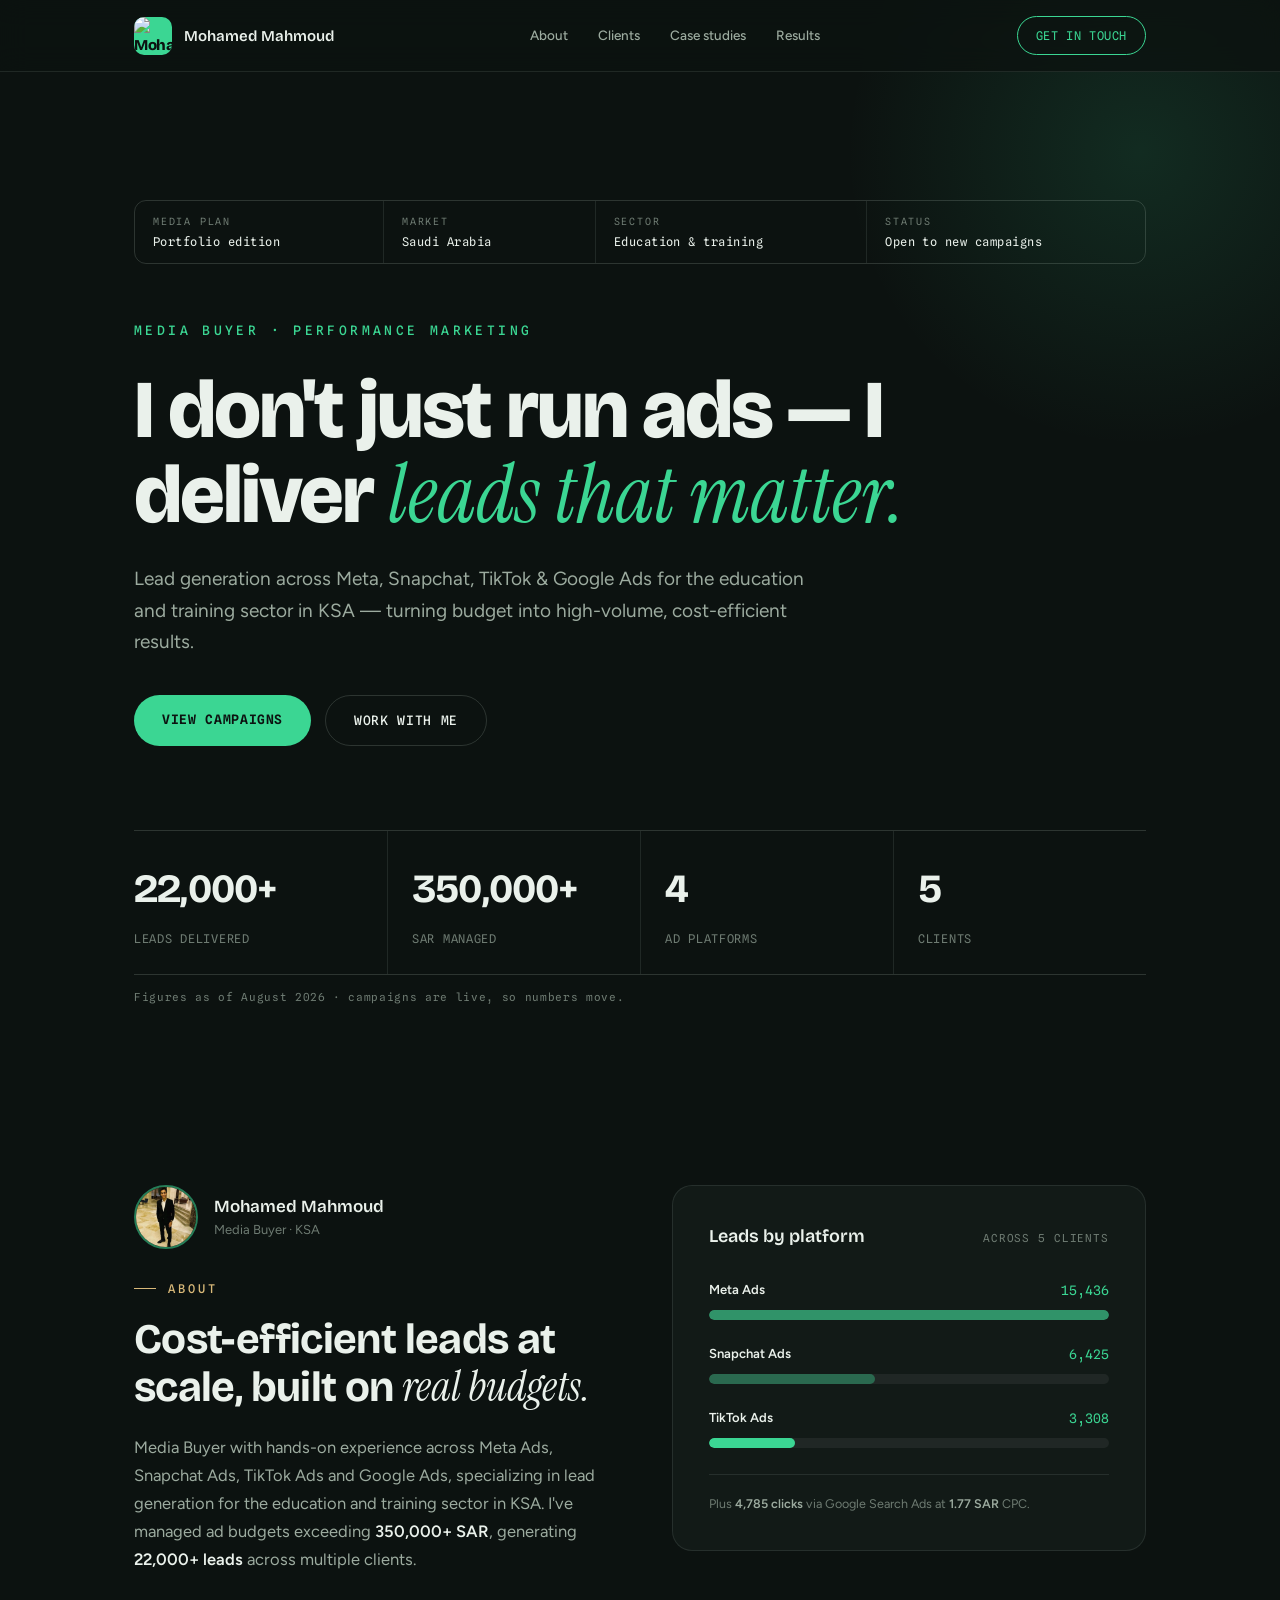
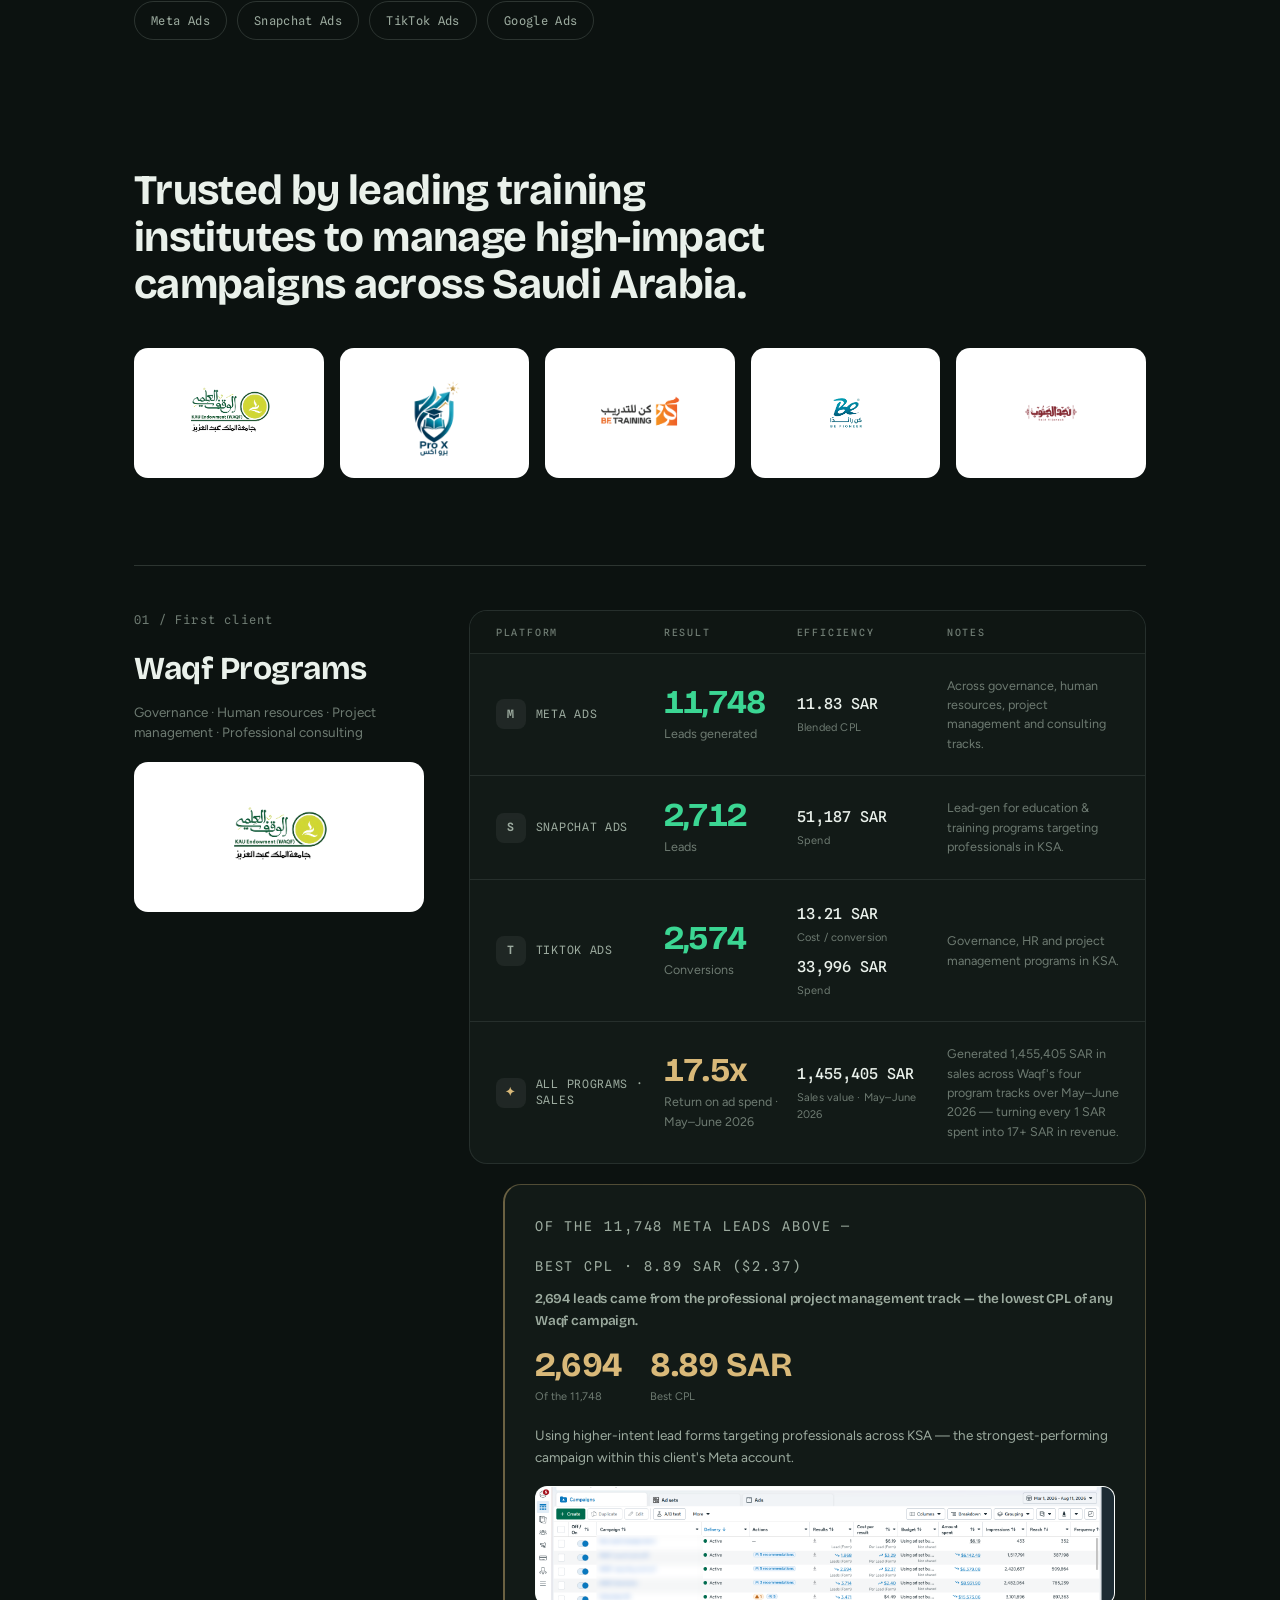
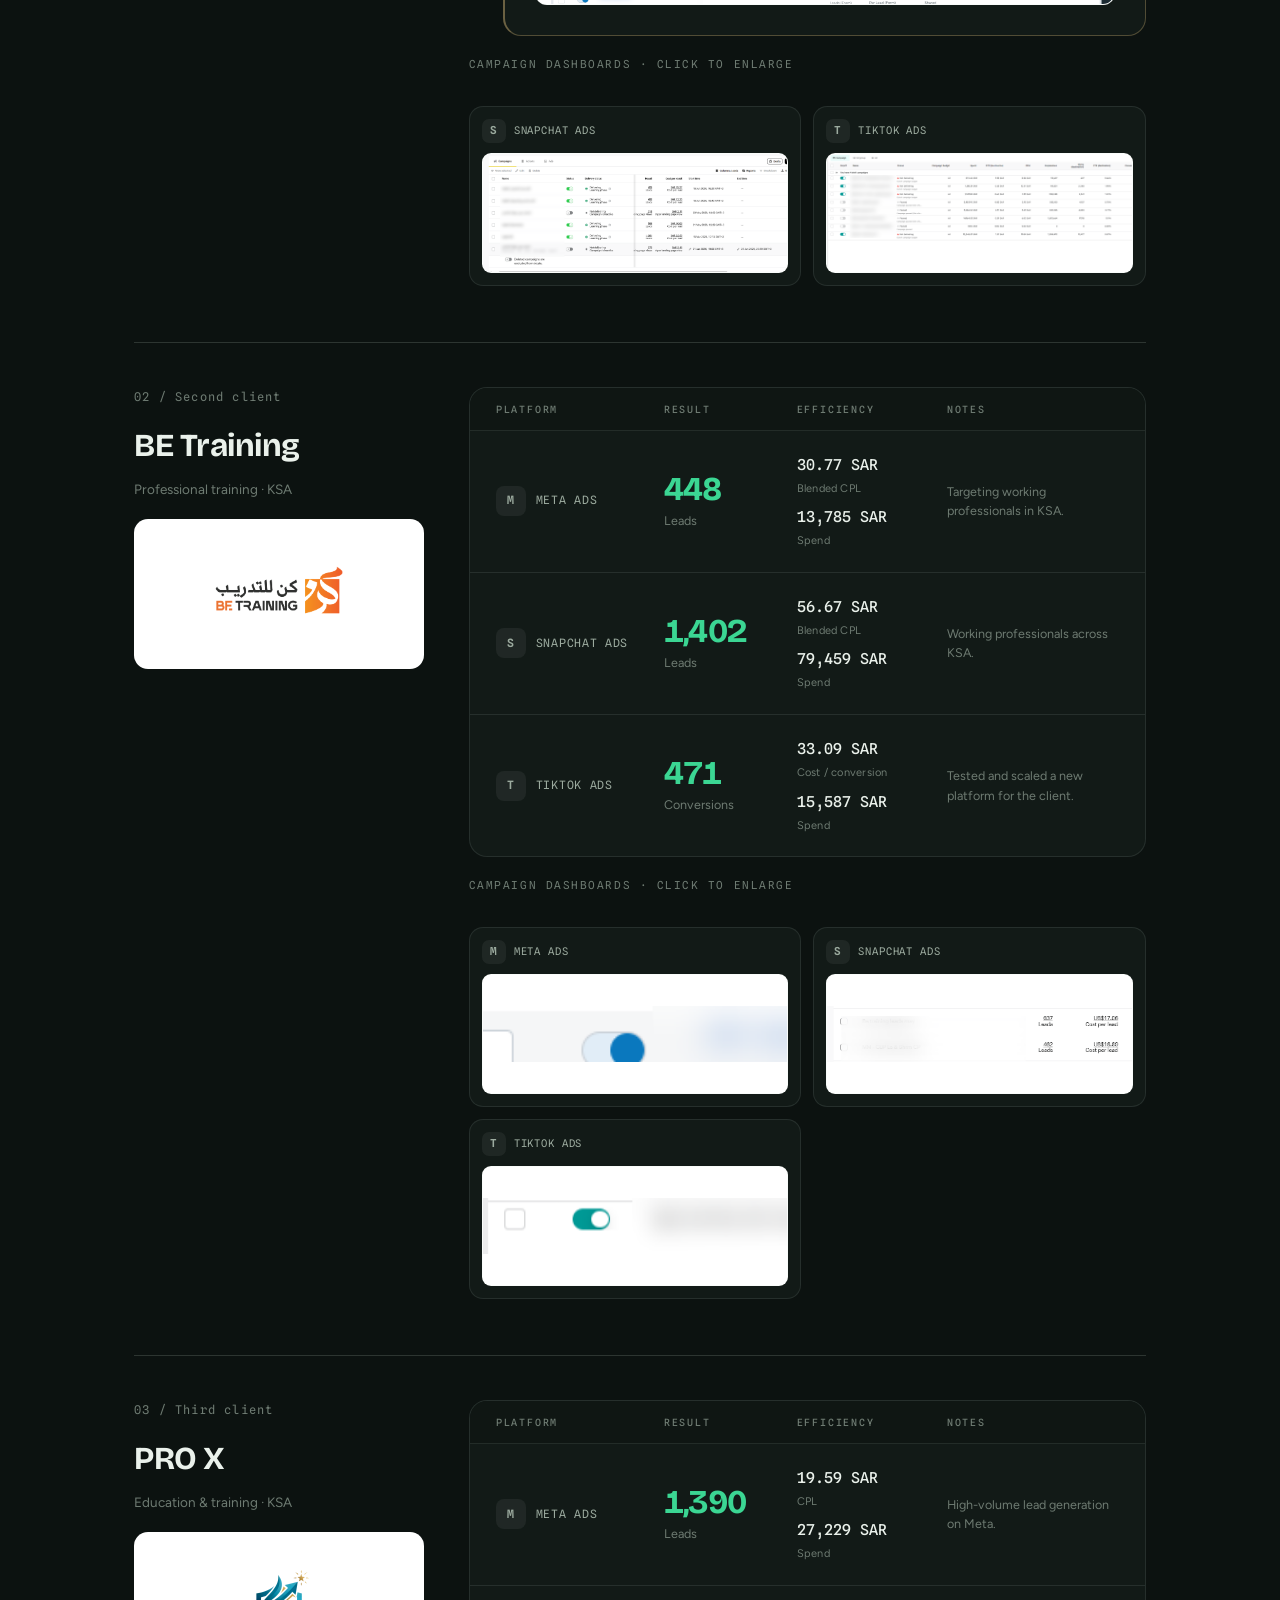
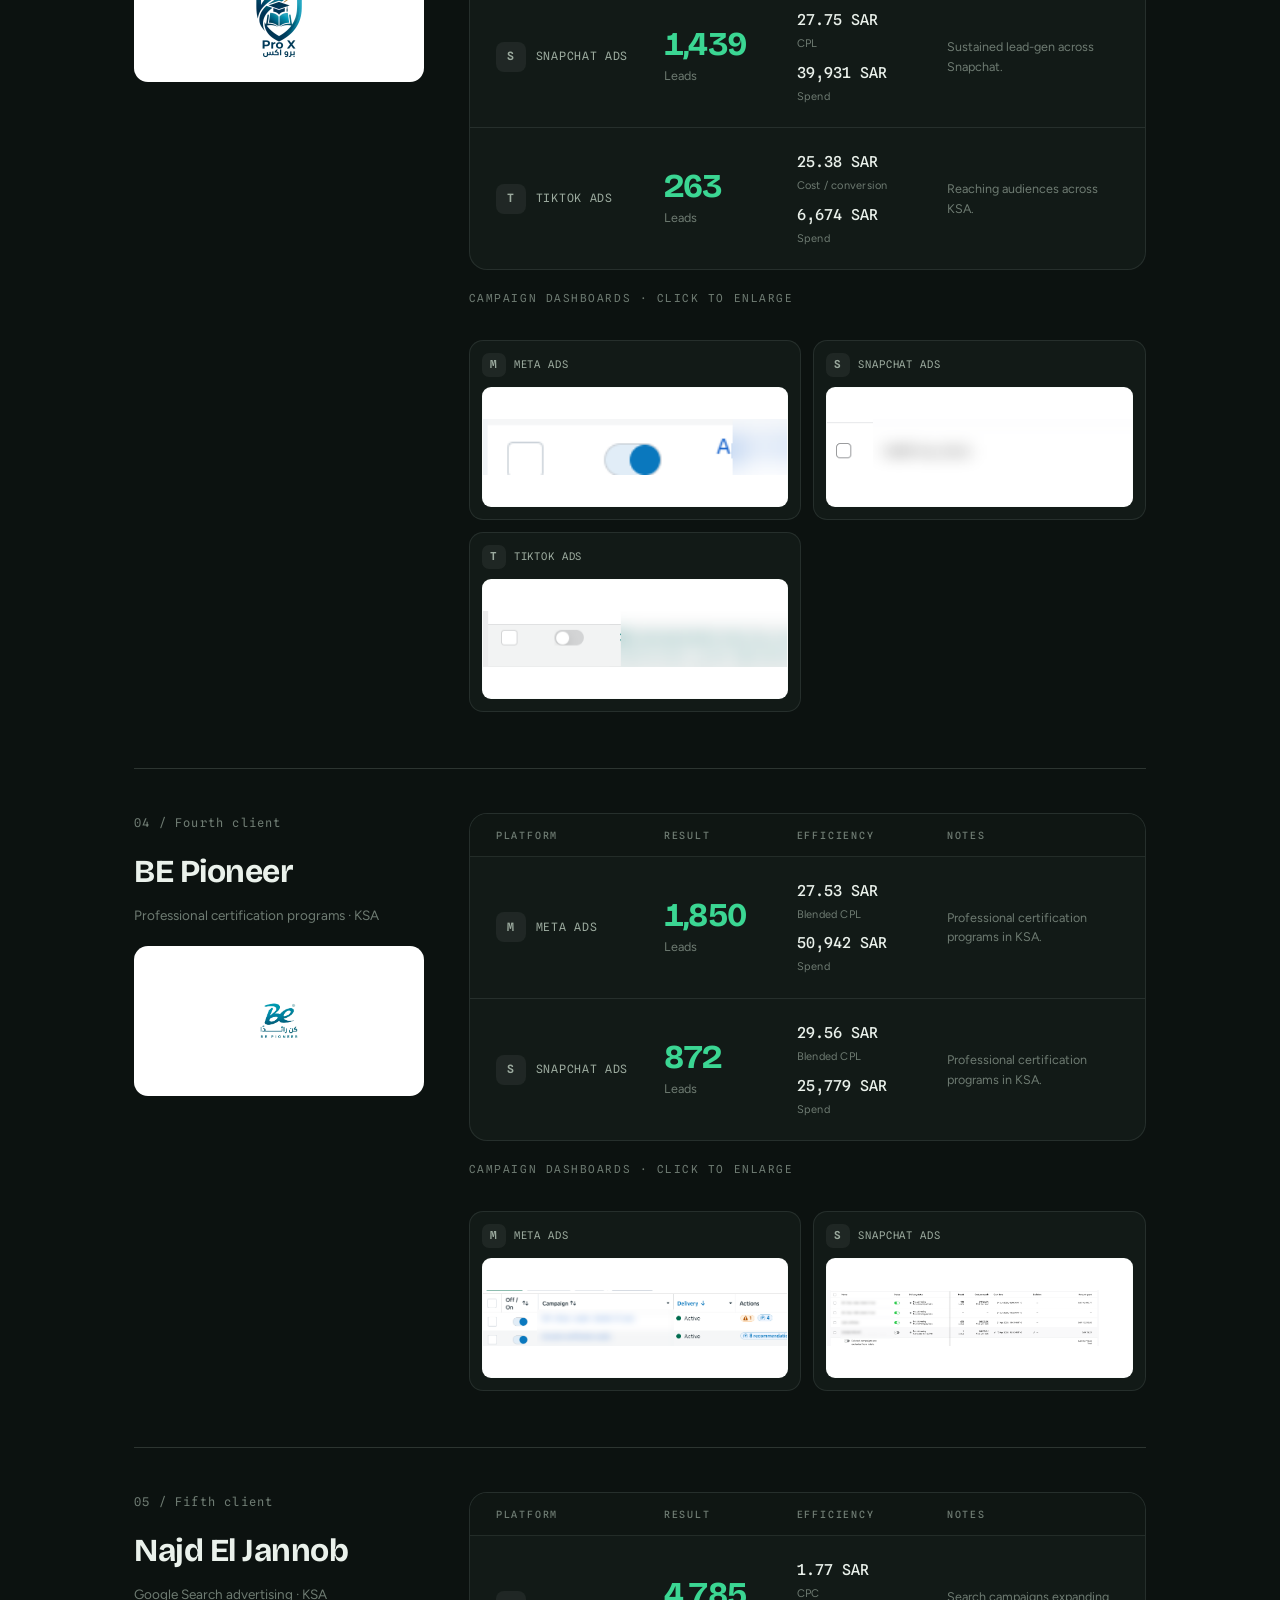
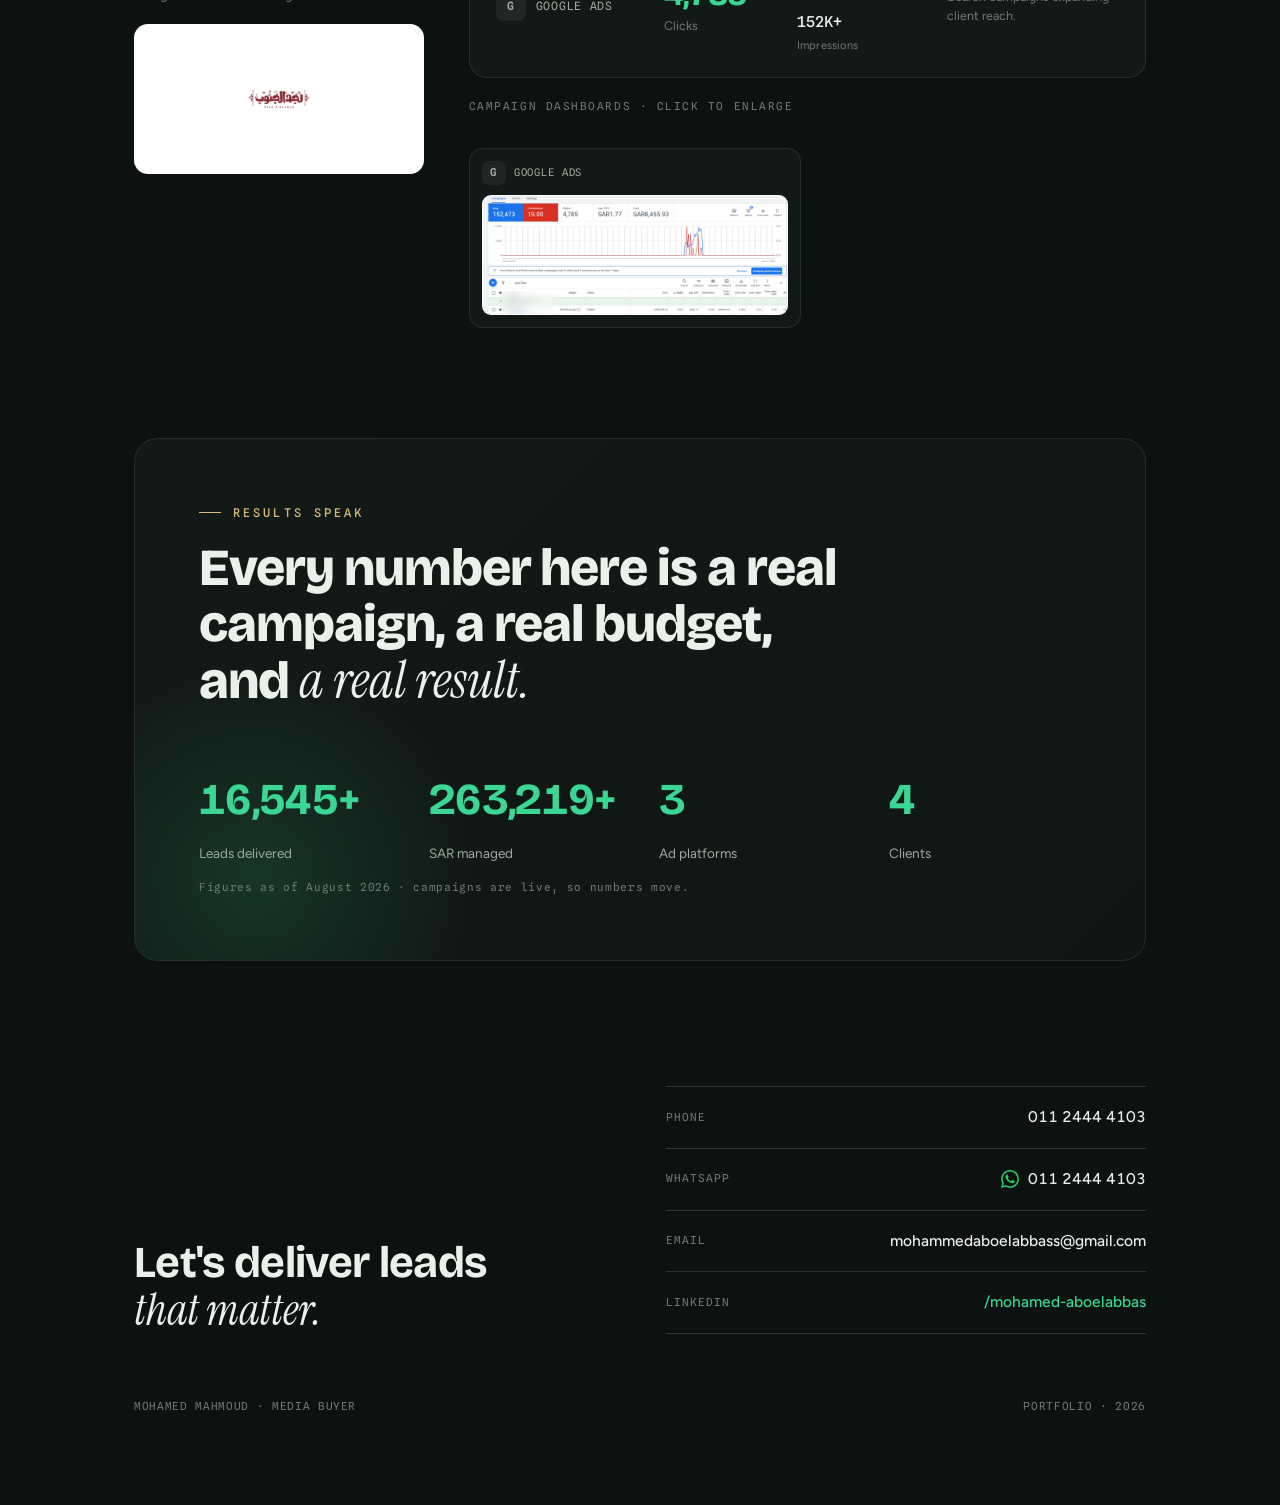
==== index.html @ 05074708 "Add files via upload" ====
<!DOCTYPE html>
<html lang="en">
<head>
  <meta charset="utf-8">
  <meta name="viewport" content="width=device-width, initial-scale=1">

  <!-- ══════════ SEO — edit title & description here ══════════ -->
  <title>Mohamed Mahmoud — Media Buyer · Performance Marketing, KSA</title>
  <meta name="description" content="Media buyer specializing in lead generation for the education and training sector in KSA. 22,000+ leads across Meta, Snapchat, TikTok & Google Ads, with 17.5x ROAS on tracked sales (May–June 2026).">
  <link rel="canonical" href="https://mohammedaboelabbass-web.github.io/Mohamed-mahmoud-portfolio/">

  <!-- Social sharing preview (WhatsApp / LinkedIn) -->
  <meta property="og:type" content="website">
  <meta property="og:title" content="Mohamed Mahmoud — Media Buyer">
  <meta property="og:description" content="I don't just run ads — I deliver leads that matter. 22,000+ leads · 350,000+ SAR managed · 4 platforms · 5 clients.">
  <meta property="og:image" content="https://mohammedaboelabbass-web.github.io/Mohamed-mahmoud-portfolio/img/profile.png">
  <meta property="og:url" content="https://mohammedaboelabbass-web.github.io/Mohamed-mahmoud-portfolio/">

  <link rel="icon" href="data:image/svg+xml,%3Csvg xmlns='http://www.w3.org/2000/svg' viewBox='0 0 100 100'%3E%3Crect width='100' height='100' rx='22' fill='%233bd693'/%3E%3Ctext x='50' y='63' font-family='Arial,sans-serif' font-size='38' font-weight='800' fill='%230c1210' text-anchor='middle'%3EMM%3C/text%3E%3C/svg%3E">

  <!-- Fonts -->
  <link rel="preconnect" href="https://fonts.googleapis.com">
  <link rel="preconnect" href="https://fonts.gstatic.com" crossorigin>
  <link href="https://fonts.googleapis.com/css2?family=Bricolage+Grotesque:wght@600;700;800&family=Figtree:wght@400;500;600&family=Instrument+Serif:ital@1&family=Spline+Sans+Mono:wght@400;500;600&display=swap" rel="stylesheet">

  <link rel="stylesheet" href="css/style.css">
  <link rel="stylesheet" href="css/animations.css">
</head>
<body class="animated">

<!-- ════════════════════════════════════════════════════════════════
     NAVIGATION
     ════════════════════════════════════════════════════════════════ -->
<header class="nav">
  <div class="wrap nav-inner">
    <a class="brand" href="#top">
      <img class="brand-mark" src="img/profile-avatar.png" alt="Mohamed Mahmoud" width="38" height="38">
      <span class="brand-name">Mohamed Mahmoud</span>
    </a>
    <nav class="nav-links" aria-label="Sections">
      <a href="#about">About</a>
      <a href="#clients">Clients</a>
      <a href="#work">Case studies</a>
      <a href="#results">Results</a>
    </nav>
    <a class="nav-cta" href="#contact">Get in touch</a>
  </div>
</header>

<main id="top">

  <!-- ══════════════════════════════════════════════════════════════
       HERO — headline, intro & the four headline stats
       ══════════════════════════════════════════════════════════════ -->
  <section class="hero">
    <div class="wrap">
      <!-- Report-reference strip — the "media plan" header -->
      <div class="report-strip" aria-label="Profile summary">
        <span><b>Media plan</b>Portfolio edition</span>
        <span><b>Market</b>Saudi Arabia</span>
        <span><b>Sector</b>Education &amp; training</span>
        <span><b>Status</b>Open to new campaigns</span>
      </div>
      <p class="hero-eyebrow">Media Buyer · Performance Marketing</p>
      <h1>I don't just run ads — I deliver <em>leads that matter.</em></h1>
      <p class="hero-lede">Lead generation across Meta, Snapchat, TikTok &amp; Google Ads for the education and training sector in KSA — turning budget into high-volume, cost-efficient results.</p>

      <div class="cta-row">
        <a class="btn btn-solid" href="#work">View campaigns</a>
        <a class="btn btn-ghost" href="#contact">Work with me</a>
      </div>

      <!-- The four headline numbers -->
      <dl class="statline">
        <div><dd class="num" data-count>22,000+</dd><dt>Leads delivered</dt></div>
        <div><dd class="num" data-count>350,000+</dd><dt>SAR managed</dt></div>
        <div><dd class="num" data-count>4</dd><dt>Ad platforms</dt></div>
        <div><dd class="num" data-count>5</dd><dt>Clients</dt></div>
      </dl>
      <p class="as-of">Figures as of August 2026 · campaigns are live, so numbers move.</p>
    </div>
  </section>

  <!-- ══════════════════════════════════════════════════════════════
       ABOUT + LEADS-BY-PLATFORM CHART
       ══════════════════════════════════════════════════════════════ -->
  <section class="about" id="about">
    <div class="wrap about-grid">

      <div data-reveal>
        <div class="persona">
          <img src="img/profile.png" alt="Mohamed Mahmoud" width="64" height="64">
          <div>
            <div class="persona-name">Mohamed Mahmoud</div>
            <div class="persona-role">Media Buyer · KSA</div>
          </div>
        </div>
        <p class="eyebrow">About</p>
        <h2 class="section-title">Cost-efficient leads at scale, built on <em>real budgets.</em></h2>
        <p class="about-copy">Media Buyer with hands-on experience across Meta Ads, Snapchat Ads, TikTok Ads and Google Ads, specializing in lead generation for the education and training sector in KSA. I've managed ad budgets exceeding <strong>350,000+ SAR</strong>, generating <strong>22,000+ leads</strong> across multiple clients.</p>
        <!-- TODO — best-CPL claim removed Aug 2026: the previous "3.86 SAR ($1.03) best CPL"
             could not be verified against any Ads Manager screenshot. Re-add here only
             once a screenshot backs it, e.g.: with CPL as low as <strong class="hot">X.XX SAR</strong>. -->
        <div class="platform-tags">
          <span>Meta Ads</span>
          <span>Snapchat Ads</span>
          <span>TikTok Ads</span>
          <span>Google Ads</span>
        </div>
      </div>

      <div class="chart-panel" data-reveal>
        <div class="chart-head">
          <h3>Leads by platform</h3>
          <span>Across 5 clients</span>
        </div>
        <!-- Bar widths = leads ÷ 15,436 (the largest value) -->
        <div class="bar-row">
          <div class="bar-label"><b>Meta Ads</b><span class="num">15,436</span></div>
          <div class="bar-track"><div class="bar-fill" style="width:100%"></div></div>
        </div>
        <div class="bar-row">
          <div class="bar-label"><b>Snapchat Ads</b><span class="num">6,425</span></div>
          <div class="bar-track"><div class="bar-fill" style="width:41.6%"></div></div>
        </div>
        <div class="bar-row">
          <div class="bar-label"><b>TikTok Ads</b><span class="num">3,308</span></div>
          <div class="bar-track"><div class="bar-fill" style="width:21.4%"></div></div>
        </div>
        <p class="chart-foot">Plus <strong>4,785 clicks</strong> via Google Search Ads at <strong>1.77 SAR</strong> CPC.</p>
      </div>

    </div>
  </section>

  <!-- ══════════════════════════════════════════════════════════════
       CLIENTS — logo wall
       ══════════════════════════════════════════════════════════════ -->
  <section class="clients" id="clients">
    <div class="wrap">
      <p class="eyebrow" data-reveal>Clients I've worked with</p>
      <h2 class="section-title" data-reveal>Trusted by leading training institutes to manage high-impact campaigns across Saudi Arabia.</h2>
      <div class="logo-grid" data-reveal>
        <a class="logo-chip" href="https://lms.waqf.org.sa/" target="_blank" rel="noopener" title="Waqf — KAU Endowment"><img src="img/logo-waqf.png" alt="Waqf — KAU Endowment logo" loading="lazy"></a>
        <a class="logo-chip" href="https://www.ub.edu.sa/ar/Pages/default.aspx" target="_blank" rel="noopener" title="Pro X"><img src="img/logo-prox.png" alt="Pro X logo" loading="lazy"></a>
        <a class="logo-chip" href="https://betraining.com.sa/en" target="_blank" rel="noopener" title="BE Training"><img src="img/logo-betraining.png" alt="BE Training logo" loading="lazy"></a>
        <a class="logo-chip" href="https://oc.edu.sa/ar" target="_blank" rel="noopener" title="BE Pioneer"><img src="img/logo-bepioneer.png" alt="BE Pioneer logo" loading="lazy"></a>
        <span class="logo-chip" title="Najd El Jannob"><img src="img/logo-najd.png" alt="Najd El Jannob logo" loading="lazy"></span>
      </div>
    </div>
  </section>

  <!-- ══════════════════════════════════════════════════════════════
       CASE STUDIES — one <article class="case"> per client.
       To add a client: copy a whole article block and edit the text.
       ══════════════════════════════════════════════════════════════ -->
  <div class="wrap work" id="work">

    <!-- ─────────── CLIENT 01 · WAQF PROGRAMS ─────────── -->
    <article class="case" data-reveal>
      <div>
        <p class="case-no">01 / First client</p>
        <h3>Waqf Programs</h3>
        <p class="case-sector">Governance · Human resources · Project management · Professional consulting</p>
        <a class="case-logo" href="https://lms.waqf.org.sa/" target="_blank" rel="noopener" title="Waqf Programs"><img src="img/logo-waqf.png" alt="Waqf Programs logo" loading="lazy"></a>
      </div>
      <div class="case-body">

        <div class="ledger">
          <div class="ledger-head" aria-hidden="true">
            <span>Platform</span><span>Result</span><span>Efficiency</span><span>Notes</span>
          </div>
          <div class="ledger-row">
            <div class="ledger-platform"><span class="ledger-badge">M</span><span>Meta Ads</span></div>
            <div class="ledger-result"><div class="num">11,748</div><small>Leads generated</small></div>
            <div class="ledger-stats"><div><div class="num">11.83 SAR</div><small>Blended CPL</small></div></div>
            <p class="ledger-note">Across governance, human resources, project management and consulting tracks.</p>
          </div>
          <div class="ledger-row">
            <div class="ledger-platform"><span class="ledger-badge">S</span><span>Snapchat Ads</span></div>
            <div class="ledger-result"><div class="num">2,712</div><small>Leads</small></div>
            <div class="ledger-stats"><div><div class="num">51,187 SAR</div><small>Spend</small></div></div>
            <p class="ledger-note">Lead-gen for education &amp; training programs targeting professionals in KSA.</p>
          </div>
          <div class="ledger-row">
            <div class="ledger-platform"><span class="ledger-badge">T</span><span>TikTok Ads</span></div>
            <div class="ledger-result"><div class="num">2,574</div><small>Conversions</small></div>
            <div class="ledger-stats">
              <div><div class="num">13.21 SAR</div><small>Cost / conversion</small></div>
              <div><div class="num">33,996 SAR</div><small>Spend</small></div>
            </div>
            <p class="ledger-note">Governance, HR and project management programs in KSA.</p>
          </div>
          <div class="ledger-row record">
            <div class="ledger-platform"><span class="ledger-badge">✦</span><span>All programs · Sales</span></div>
            <div class="ledger-result"><div class="num">17.5x</div><small>Return on ad spend · May–June 2026</small></div>
            <div class="ledger-stats"><div><div class="num">1,455,405 SAR</div><small>Sales value · May–June 2026</small></div></div>
            <p class="ledger-note">Generated 1,455,405 SAR in sales across Waqf's four program tracks over May–June 2026 — turning every 1 SAR spent into 17+ SAR in revenue.</p>
          </div>
        </div>

        <!-- Featured result — a SUBSET of the Meta 11,748 above, not extra leads -->
        <div class="feature feature-subset">
          <p class="subset-label">Of the 11,748 Meta leads above —</p>
          <div class="feature-head">
            <div>
              <p class="feature-tag">Best CPL · 8.89 SAR ($2.37)</p>
              <p class="feature-title">2,694 leads came from the professional project management track — the lowest CPL of any Waqf campaign.</p>
            </div>
            <div class="feature-nums">
              <div><div class="num">2,694</div><small>Of the 11,748</small></div>
              <div><div class="num">8.89 SAR</div><small>Best CPL</small></div>
            </div>
          </div>
          <p>Using higher-intent lead forms targeting professionals across KSA — the strongest-performing campaign within this client's Meta account.</p>
          <a class="feature-img shot-link" href="img/shot-waqf-meta-breakdown.png"><img src="img/shot-waqf-meta-breakdown.png" alt="Waqf Meta campaign breakdown — leads and cost per result" loading="lazy"></a>
        </div>

        <p class="shots-label">Campaign dashboards · click to enlarge</p>
        <div class="shots">
          <a class="shot shot-link" href="img/shot-waqf-snapchat.png">
            <span class="shot-head"><span class="ledger-badge">S</span><span>Snapchat Ads</span></span>
            <span class="shot-thumb"><img src="img/shot-waqf-snapchat.png" alt="Waqf Snapchat campaign dashboard" loading="lazy"></span>
          </a>
          <a class="shot shot-link" href="img/shot-waqf-tiktok.png">
            <span class="shot-head"><span class="ledger-badge">T</span><span>TikTok Ads</span></span>
            <span class="shot-thumb"><img src="img/shot-waqf-tiktok.png" alt="Waqf TikTok campaign dashboard" loading="lazy"></span>
          </a>
        </div>

      </div>
    </article>

    <!-- ─────────── CLIENT 02 · BE TRAINING ─────────── -->
    <article class="case" data-reveal>
      <div>
        <p class="case-no">02 / Second client</p>
        <h3>BE Training</h3>
        <p class="case-sector">Professional training · KSA</p>
        <a class="case-logo" href="https://betraining.com.sa/en" target="_blank" rel="noopener" title="BE Training"><img src="img/logo-betraining.png" alt="BE Training logo" loading="lazy"></a>
      </div>
      <div class="case-body">

        <div class="ledger">
          <div class="ledger-head" aria-hidden="true">
            <span>Platform</span><span>Result</span><span>Efficiency</span><span>Notes</span>
          </div>
          <div class="ledger-row">
            <div class="ledger-platform"><span class="ledger-badge">M</span><span>Meta Ads</span></div>
            <div class="ledger-result"><div class="num">448</div><small>Leads</small></div>
            <div class="ledger-stats">
              <div><div class="num">30.77 SAR</div><small>Blended CPL</small></div>
              <div><div class="num">13,785 SAR</div><small>Spend</small></div>
            </div>
            <p class="ledger-note">Targeting working professionals in KSA.</p>
          </div>
          <div class="ledger-row">
            <div class="ledger-platform"><span class="ledger-badge">S</span><span>Snapchat Ads</span></div>
            <div class="ledger-result"><div class="num">1,402</div><small>Leads</small></div>
            <div class="ledger-stats">
              <div><div class="num">56.67 SAR</div><small>Blended CPL</small></div>
              <div><div class="num">79,459 SAR</div><small>Spend</small></div>
            </div>
            <p class="ledger-note">Working professionals across KSA.</p>
          </div>
          <div class="ledger-row">
            <div class="ledger-platform"><span class="ledger-badge">T</span><span>TikTok Ads</span></div>
            <div class="ledger-result"><div class="num">471</div><small>Conversions</small></div>
            <div class="ledger-stats">
              <div><div class="num">33.09 SAR</div><small>Cost / conversion</small></div>
              <div><div class="num">15,587 SAR</div><small>Spend</small></div>
            </div>
            <p class="ledger-note">Tested and scaled a new platform for the client.</p>
          </div>
        </div>

        <p class="shots-label">Campaign dashboards · click to enlarge</p>
        <div class="shots">
          <a class="shot shot-link wide" href="img/shot-betraining-meta.png">
            <span class="shot-head"><span class="ledger-badge">M</span><span>Meta Ads</span></span>
            <span class="shot-thumb"><img src="img/shot-betraining-meta.png" alt="BE Training Meta campaign dashboard" loading="lazy"></span>
          </a>
          <a class="shot shot-link wide" href="img/shot-betraining-snapchat.png">
            <span class="shot-head"><span class="ledger-badge">S</span><span>Snapchat Ads</span></span>
            <span class="shot-thumb"><img src="img/shot-betraining-snapchat.png" alt="BE Training Snapchat campaign dashboard" loading="lazy"></span>
          </a>
          <a class="shot shot-link wide" href="img/shot-betraining-tiktok.png">
            <span class="shot-head"><span class="ledger-badge">T</span><span>TikTok Ads</span></span>
            <span class="shot-thumb"><img src="img/shot-betraining-tiktok.png" alt="BE Training TikTok campaign dashboard" loading="lazy"></span>
          </a>
        </div>

      </div>
    </article>

    <!-- ─────────── CLIENT 03 · PRO X ─────────── -->
    <article class="case" data-reveal>
      <div>
        <p class="case-no">03 / Third client</p>
        <h3>PRO X</h3>
        <p class="case-sector">Education &amp; training · KSA</p>
        <a class="case-logo" href="https://www.ub.edu.sa/ar/Pages/default.aspx" target="_blank" rel="noopener" title="PRO X"><img src="img/logo-prox.png" alt="PRO X logo" loading="lazy"></a>
      </div>
      <div class="case-body">

        <div class="ledger">
          <div class="ledger-head" aria-hidden="true">
            <span>Platform</span><span>Result</span><span>Efficiency</span><span>Notes</span>
          </div>
          <div class="ledger-row">
            <div class="ledger-platform"><span class="ledger-badge">M</span><span>Meta Ads</span></div>
            <div class="ledger-result"><div class="num">1,390</div><small>Leads</small></div>
            <div class="ledger-stats">
              <div><div class="num">19.59 SAR</div><small>CPL</small></div>
              <div><div class="num">27,229 SAR</div><small>Spend</small></div>
            </div>
            <p class="ledger-note">High-volume lead generation on Meta.</p>
          </div>
          <div class="ledger-row">
            <div class="ledger-platform"><span class="ledger-badge">S</span><span>Snapchat Ads</span></div>
            <div class="ledger-result"><div class="num">1,439</div><small>Leads</small></div>
            <div class="ledger-stats">
              <div><div class="num">27.75 SAR</div><small>CPL</small></div>
              <div><div class="num">39,931 SAR</div><small>Spend</small></div>
            </div>
            <p class="ledger-note">Sustained lead-gen across Snapchat.</p>
          </div>
          <div class="ledger-row">
            <div class="ledger-platform"><span class="ledger-badge">T</span><span>TikTok Ads</span></div>
            <div class="ledger-result"><div class="num">263</div><small>Leads</small></div>
            <div class="ledger-stats">
              <div><div class="num">25.38 SAR</div><small>Cost / conversion</small></div>
              <div><div class="num">6,674 SAR</div><small>Spend</small></div>
            </div>
            <p class="ledger-note">Reaching audiences across KSA.</p>
          </div>
        </div>

        <p class="shots-label">Campaign dashboards · click to enlarge</p>
        <div class="shots">
          <a class="shot shot-link wide" href="img/shot-prox-meta.png">
            <span class="shot-head"><span class="ledger-badge">M</span><span>Meta Ads</span></span>
            <span class="shot-thumb"><img src="img/shot-prox-meta.png" alt="PRO X Meta campaign dashboard" loading="lazy"></span>
          </a>
          <a class="shot shot-link wide" href="img/shot-prox-snapchat.png">
            <span class="shot-head"><span class="ledger-badge">S</span><span>Snapchat Ads</span></span>
            <span class="shot-thumb"><img src="img/shot-prox-snapchat.png" alt="PRO X Snapchat campaign dashboard" loading="lazy"></span>
          </a>
          <a class="shot shot-link wide" href="img/shot-prox-tiktok.png">
            <span class="shot-head"><span class="ledger-badge">T</span><span>TikTok Ads</span></span>
            <span class="shot-thumb"><img src="img/shot-prox-tiktok.png" alt="PRO X TikTok campaign dashboard" loading="lazy"></span>
          </a>
        </div>

      </div>
    </article>

    <!-- ─────────── CLIENT 04 · BE PIONEER ─────────── -->
    <article class="case" data-reveal>
      <div>
        <p class="case-no">04 / Fourth client</p>
        <h3>BE Pioneer</h3>
        <p class="case-sector">Professional certification programs · KSA</p>
        <a class="case-logo" href="https://oc.edu.sa/ar" target="_blank" rel="noopener" title="BE Pioneer"><img src="img/logo-bepioneer.png" alt="BE Pioneer logo" loading="lazy"></a>
      </div>
      <div class="case-body">

        <div class="ledger">
          <div class="ledger-head" aria-hidden="true">
            <span>Platform</span><span>Result</span><span>Efficiency</span><span>Notes</span>
          </div>
          <div class="ledger-row">
            <div class="ledger-platform"><span class="ledger-badge">M</span><span>Meta Ads</span></div>
            <div class="ledger-result"><div class="num">1,850</div><small>Leads</small></div>
            <div class="ledger-stats">
              <div><div class="num">27.53 SAR</div><small>Blended CPL</small></div>
              <div><div class="num">50,942 SAR</div><small>Spend</small></div>
            </div>
            <p class="ledger-note">Professional certification programs in KSA.</p>
          </div>
          <div class="ledger-row">
            <div class="ledger-platform"><span class="ledger-badge">S</span><span>Snapchat Ads</span></div>
            <div class="ledger-result"><div class="num">872</div><small>Leads</small></div>
            <div class="ledger-stats">
              <div><div class="num">29.56 SAR</div><small>Blended CPL</small></div>
              <div><div class="num">25,779 SAR</div><small>Spend</small></div>
            </div>
            <p class="ledger-note">Professional certification programs in KSA.</p>
          </div>
        </div>

        <p class="shots-label">Campaign dashboards · click to enlarge</p>
        <div class="shots">
          <a class="shot shot-link wide" href="img/shot-bepioneer-meta.png">
            <span class="shot-head"><span class="ledger-badge">M</span><span>Meta Ads</span></span>
            <span class="shot-thumb"><img src="img/shot-bepioneer-meta.png" alt="BE Pioneer Meta campaign dashboard" loading="lazy"></span>
          </a>
          <a class="shot shot-link wide" href="img/shot-bepioneer-snapchat.png">
            <span class="shot-head"><span class="ledger-badge">S</span><span>Snapchat Ads</span></span>
            <span class="shot-thumb"><img src="img/shot-bepioneer-snapchat.png" alt="BE Pioneer Snapchat campaign dashboard" loading="lazy"></span>
          </a>
        </div>
      </div>
    </article>

    <!-- ─────────── CLIENT 05 · NAJD EL JANNOB ─────────── -->
    <article class="case" data-reveal>
      <div>
        <p class="case-no">05 / Fifth client</p>
        <h3>Najd El Jannob</h3>
        <p class="case-sector">Google Search advertising · KSA</p>
        <span class="case-logo" title="Najd El Jannob"><img src="img/logo-najd.png" alt="Najd El Jannob logo" loading="lazy"></span>
      </div>
      <div class="case-body">

        <div class="ledger">
          <div class="ledger-head" aria-hidden="true">
            <span>Platform</span><span>Result</span><span>Efficiency</span><span>Notes</span>
          </div>
          <div class="ledger-row">
            <div class="ledger-platform"><span class="ledger-badge">G</span><span>Google Ads</span></div>
            <div class="ledger-result"><div class="num">4,785</div><small>Clicks</small></div>
            <div class="ledger-stats">
              <div><div class="num">1.77 SAR</div><small>CPC</small></div>
              <div><div class="num">152K+</div><small>Impressions</small></div>
            </div>
            <p class="ledger-note">Search campaigns expanding client reach.</p>
          </div>
        </div>

        <p class="shots-label">Campaign dashboards · click to enlarge</p>
        <div class="shots">
          <a class="shot shot-link" href="img/shot-najd-google.png">
            <span class="shot-head"><span class="ledger-badge">G</span><span>Google Ads</span></span>
            <span class="shot-thumb"><img src="img/shot-najd-google.png" alt="Najd El Jannob Google Ads dashboard" loading="lazy"></span>
          </a>
        </div>

      </div>
    </article>

  </div>

  <!-- ══════════════════════════════════════════════════════════════
       RESULTS BANNER
       ══════════════════════════════════════════════════════════════ -->
  <section class="results" id="results">
    <div class="wrap">
      <div class="results-panel" data-reveal>
        <p class="eyebrow">Results speak</p>
        <h2>Every number here is a real campaign, a real budget, and <em>a real result.</em></h2>
        <div class="big-stats">
          <div><div class="num" data-count>22,000+</div><small>Leads delivered</small></div>
          <div><div class="num" data-count>350,000+</div><small>SAR managed</small></div>
          <div><div class="num" data-count>4</div><small>Ad platforms</small></div>
          <div><div class="num" data-count>5</div><small>Clients</small></div>
        </div>
        <p class="as-of">Figures as of August 2026 · campaigns are live, so numbers move.</p>
      </div>
    </div>
  </section>

  <!-- ══════════════════════════════════════════════════════════════
       CONTACT — edit phone / email / LinkedIn here
       ══════════════════════════════════════════════════════════════ -->
  <footer class="contact" id="contact">
    <div class="wrap">
      <div class="contact-grid">
        <div data-reveal>
          <h2>Let's deliver leads<br><em>that matter.</em></h2>
        </div>
        <div class="contact-rows" data-reveal>
          <a class="contact-row" href="tel:01124444103">
            <span class="k">Phone</span>
            <span class="v num">011 2444 4103</span>
          </a>
          <!-- WhatsApp: number uses international format — 20 = Egypt code.
               If this should be a Saudi number, change to 966XXXXXXXXX -->
          <a class="contact-row" href="https://wa.me/201124444103" target="_blank" rel="noopener">
            <span class="k">WhatsApp</span>
            <span class="v num whatsapp">
              <svg viewBox="0 0 24 24" width="18" height="18" aria-hidden="true"><path fill="#25D366" d="M17.472 14.382c-.297-.149-1.758-.867-2.03-.967-.273-.099-.471-.148-.67.15-.197.297-.767.966-.94 1.164-.173.199-.347.223-.644.075-.297-.15-1.255-.463-2.39-1.475-.883-.788-1.48-1.761-1.653-2.059-.173-.297-.018-.458.13-.606.134-.133.298-.347.446-.52.149-.174.198-.298.298-.497.099-.198.05-.371-.025-.52-.075-.149-.669-1.612-.916-2.207-.242-.579-.487-.5-.669-.51-.173-.008-.371-.01-.57-.01-.198 0-.52.074-.792.372-.272.297-1.04 1.016-1.04 2.479 0 1.462 1.065 2.875 1.213 3.074.149.198 2.096 3.2 5.077 4.487.709.306 1.262.489 1.694.625.712.227 1.36.195 1.871.118.571-.085 1.758-.719 2.006-1.413.248-.694.248-1.289.173-1.413-.074-.124-.272-.198-.57-.347m-5.421 7.403h-.004a9.87 9.87 0 01-5.031-1.378l-.361-.214-3.741.982.998-3.648-.235-.374a9.86 9.86 0 01-1.51-5.26c.001-5.45 4.436-9.884 9.888-9.884 2.64 0 5.122 1.03 6.988 2.898a9.825 9.825 0 012.893 6.994c-.003 5.45-4.437 9.884-9.885 9.884m8.413-18.297A11.815 11.815 0 0012.05 0C5.495 0 .16 5.335.157 11.892c0 2.096.547 4.142 1.588 5.945L.057 24l6.305-1.654a11.882 11.882 0 005.683 1.448h.005c6.554 0 11.89-5.335 11.893-11.893a11.821 11.821 0 00-3.48-8.413Z"/></svg>
              011 2444 4103
            </span>
          </a>
          <a class="contact-row" href="mailto:mohammedaboelabbass@gmail.com">
            <span class="k">Email</span>
            <span class="v">mohammedaboelabbass@gmail.com</span>
          </a>
          <a class="contact-row" href="https://www.linkedin.com/in/mohamed-aboelabbas-8a36a2244" target="_blank" rel="noopener">
            <span class="k">LinkedIn</span>
            <span class="v accent">/mohamed-aboelabbas</span>
          </a>
        </div>
      </div>
      <div class="baseline">
        <span>MOHAMED MAHMOUD · MEDIA BUYER</span>
        <span>PORTFOLIO · 2026</span>
      </div>
    </div>
  </footer>

</main>

<!-- Screenshot lightbox (click any dashboard to enlarge) -->
<div class="lightbox" id="lightbox" role="dialog" aria-label="Enlarged campaign screenshot">
  <img src="" alt="Campaign screenshot enlarged" id="lightbox-img">
  <span class="lightbox-hint">Click anywhere to close ✕</span>
</div>

<script src="js/lightbox.js"></script>
<script src="js/animate.js"></script>
</body>
</html>
---- css/style.css ----
/* ══════════════════════════════════════════════════════════════════
   MOHAMED MAHMOUD — PORTFOLIO STYLESHEET
   ══════════════════════════════════════════════════════════════════
   1. DESIGN TOKENS  ← change colors & fonts here, everything follows
   2. BASE & TYPOGRAPHY
   3. NAVIGATION
   4. HERO
   5. ABOUT + PLATFORM CHART
   6. CLIENT LOGOS
   7. CASE STUDIES (ledger tables)
   8. RESULTS BANNER
   9. CONTACT / FOOTER
   10. LIGHTBOX
   11. RESPONSIVE
   ══════════════════════════════════════════════════════════════════ */


/* ═══ 1. DESIGN TOKENS ═══════════════════════════════════════════ */

:root {
  /* Colors — edit these six values to re-theme the whole site */
  --ink:     #0c1210;   /* page background (deep green-black)      */
  --panel:   #121a17;   /* raised cards / panels                   */
  --panel-2: #0f1613;   /* slightly darker panel                   */
  --text:    #eaf1eb;   /* main text                               */
  --muted:   #9cab9f;   /* secondary text                          */
  --faint:   #6e7b72;   /* tertiary text, small labels             */

  --emerald: #3bd693;   /* brand accent — buttons, key numbers     */
  --gold:    #d9b979;   /* record moments — best CPL, ROAS         */

  --line: rgba(214, 232, 221, 0.10);          /* hairline rules    */
  --line-strong: rgba(214, 232, 221, 0.16);

  /* Fonts */
  --font-display: 'Bricolage Grotesque', sans-serif;  /* headlines */
  --font-accent:  'Instrument Serif', serif;          /* italic emphasis words */
  --font-body:    'Figtree', sans-serif;              /* paragraphs */
  --font-data:    'Spline Sans Mono', monospace;      /* numbers, labels */

  /* Layout */
  --page-max: 1140px;
  --pad-x: clamp(20px, 5vw, 64px);
}


/* ═══ 2. BASE & TYPOGRAPHY ═══════════════════════════════════════ */

* { box-sizing: border-box; margin: 0; padding: 0; }

html { scroll-behavior: smooth; }

body {
  background: var(--ink);
  color: var(--text);
  font-family: var(--font-body);
  font-size: 16px;
  line-height: 1.6;
  -webkit-font-smoothing: antialiased;
  overflow-x: hidden;
}

::selection { background: var(--emerald); color: var(--ink); }

a { color: inherit; text-decoration: none; }

img { display: block; max-width: 100%; }

:focus-visible {
  outline: 2px solid var(--emerald);
  outline-offset: 3px;
  border-radius: 4px;
}

.wrap {
  max-width: var(--page-max);
  margin: 0 auto;
  padding-left: var(--pad-x);
  padding-right: var(--pad-x);
}

/* Small uppercase section label, e.g. "About" — reads as a report field */
.eyebrow {
  display: flex;
  align-items: center;
  gap: 12px;
  font-family: var(--font-data);
  font-size: 12px;
  font-weight: 500;
  letter-spacing: 0.26em;
  text-transform: uppercase;
  color: var(--gold);
  margin-bottom: 18px;
}

.eyebrow::before {
  content: '';
  width: 22px;
  height: 1px;
  background: var(--gold);
  flex-shrink: 0;
}

/* Serif-italic emphasis inside big headings */
.hero h1 em,
.section-title em,
.results-panel h2 em,
.contact h2 em {
  font-family: var(--font-accent);
  font-style: italic;
  font-weight: 400;
  letter-spacing: 0;
}

/* Section headings */
.section-title {
  font-family: var(--font-display);
  font-weight: 700;
  font-size: clamp(26px, 3.4vw, 42px);
  line-height: 1.12;
  letter-spacing: -0.015em;
  max-width: 24ch;
}

/* Numbers always align in columns */
.num { font-variant-numeric: tabular-nums; }


/* ═══ 3. NAVIGATION ══════════════════════════════════════════════ */

.nav {
  position: sticky;
  top: 0;
  z-index: 50;
  backdrop-filter: blur(14px);
  background: color-mix(in srgb, var(--ink) 78%, transparent);
  border-bottom: 1px solid var(--line);
}

.nav-inner {
  display: flex;
  align-items: center;
  justify-content: space-between;
  gap: 20px;
  padding-top: 16px;
  padding-bottom: 16px;
}

.brand { display: flex; align-items: center; gap: 12px; }

.brand-mark {
  display: grid;
  place-items: center;
  width: 38px;
  height: 38px;
  border-radius: 10px;
  background: var(--emerald);
  color: var(--ink);
  font-family: var(--font-display);
  font-weight: 800;
  font-size: 15px;
  letter-spacing: -0.02em;
}

.brand-name {
  font-family: var(--font-display);
  font-weight: 600;
  font-size: 15px;
}

.nav-links {
  display: flex;
  align-items: center;
  gap: 30px;
  font-size: 13.5px;
  font-weight: 500;
  color: var(--muted);
}

.nav-links a:hover { color: var(--text); }

.nav-cta {
  font-family: var(--font-data);
  font-size: 12px;
  letter-spacing: 0.05em;
  text-transform: uppercase;
  padding: 9px 18px;
  border: 1px solid var(--emerald);
  border-radius: 999px;
  color: var(--emerald);
  white-space: nowrap;
  transition: background 0.2s ease, color 0.2s ease;
}

.nav-cta:hover { background: var(--emerald); color: var(--ink); }


/* ═══ 4. HERO ════════════════════════════════════════════════════ */

.hero {
  position: relative;
  padding-top: clamp(64px, 10vw, 128px);
  padding-bottom: clamp(48px, 7vw, 88px);
  /* The glow below sits at right:-180px. `clip` trims that horizontal
     overhang (which otherwise widens the page on mobile) while letting
     the glow still bleed vertically. `clip` — not `hidden` — so no
     scroll container is created. */
  overflow-x: clip;
}

/* soft emerald glow, top-right */
.hero::before {
  content: '';
  position: absolute;
  top: -240px;
  right: -180px;
  width: 640px;
  height: 640px;
  border-radius: 50%;
  background: radial-gradient(circle,
    color-mix(in srgb, var(--emerald) 13%, transparent),
    transparent 65%);
  pointer-events: none;
}

.hero > .wrap { position: relative; }

.hero-eyebrow {
  font-family: var(--font-data);
  font-size: 13px;
  font-weight: 500;
  letter-spacing: 0.26em;
  text-transform: uppercase;
  color: var(--emerald);
  margin-bottom: 28px;
}

.hero h1 {
  font-family: var(--font-display);
  font-weight: 800;
  font-size: clamp(40px, 7vw, 82px);
  line-height: 1.02;
  letter-spacing: -0.025em;
  max-width: 16ch;
}

.hero h1 em {
  color: var(--emerald);
}

/* Report-reference strip above the headline */
.report-strip {
  display: flex;
  flex-wrap: wrap;
  border: 1px solid var(--line-strong);
  border-radius: 12px;
  margin-bottom: clamp(36px, 5vw, 56px);
  overflow: hidden;
}

.report-strip span {
  flex: 1 1 auto;
  padding: 12px 18px;
  font-family: var(--font-data);
  font-size: 12px;
  letter-spacing: 0.04em;
  color: var(--text);
  border-right: 1px solid var(--line);
}

.report-strip span:last-child { border-right: none; }

.report-strip b {
  display: block;
  font-weight: 400;
  font-size: 10px;
  letter-spacing: 0.18em;
  text-transform: uppercase;
  color: var(--faint);
  margin-bottom: 3px;
}

.hero-lede {
  margin-top: 26px;
  max-width: 58ch;
  font-size: clamp(16px, 1.7vw, 19px);
  line-height: 1.65;
  color: var(--muted);
}

.cta-row {
  display: flex;
  flex-wrap: wrap;
  gap: 14px;
  margin-top: 38px;
}

.btn {
  font-family: var(--font-data);
  font-size: 13px;
  letter-spacing: 0.05em;
  text-transform: uppercase;
  padding: 14px 28px;
  border-radius: 999px;
  transition: transform 0.15s ease, background 0.2s ease, border-color 0.2s ease;
}

.btn:hover { transform: translateY(-2px); }

.btn-solid {
  background: var(--emerald);
  color: var(--ink);
  font-weight: 600;
}

.btn-ghost {
  border: 1px solid var(--line-strong);
  color: var(--text);
  font-weight: 500;
}

.btn-ghost:hover { border-color: var(--emerald); }

/* Ledger summary row — the four headline stats */
.statline {
  display: grid;
  grid-template-columns: repeat(4, 1fr);
  margin-top: clamp(52px, 7vw, 84px);
  border-top: 1px solid var(--line-strong);
  border-bottom: 1px solid var(--line-strong);
}

.statline > div {
  padding: 26px 24px 26px 0;
}

.statline > div + div {
  border-left: 1px solid var(--line);
  padding-left: 24px;
}

.statline dt {
  font-family: var(--font-data);
  font-size: 12px;
  letter-spacing: 0.06em;
  text-transform: uppercase;
  color: var(--faint);
  order: 2;
}

.statline dd {
  font-family: var(--font-display);
  font-weight: 700;
  font-size: clamp(26px, 3.2vw, 40px);
  letter-spacing: -0.02em;
  color: var(--text);
  margin-bottom: 8px;
}

.statline dd .num { color: var(--emerald); }


/* "Figures as of ..." caption under a stat block */
.as-of {
  margin-top: 14px;
  font-family: var(--font-data);
  font-size: 11px;
  letter-spacing: 0.06em;
  color: var(--faint);
}


/* ═══ 5. ABOUT + PLATFORM CHART ══════════════════════════════════ */

.about { padding-top: clamp(48px, 7vw, 96px); padding-bottom: clamp(48px, 7vw, 96px); }

.about-grid {
  display: grid;
  grid-template-columns: repeat(auto-fit, minmax(320px, 1fr));
  gap: clamp(32px, 5vw, 72px);
  align-items: start;
}

.persona {
  display: flex;
  align-items: center;
  gap: 16px;
  margin-bottom: 30px;
}

.persona img {
  width: 64px;
  height: 64px;
  border-radius: 50%;
  object-fit: cover;
  border: 2px solid color-mix(in srgb, var(--emerald) 55%, transparent);
}

.persona-name {
  font-family: var(--font-display);
  font-weight: 600;
  font-size: 17px;
}

.persona-role { font-size: 13px; color: var(--faint); }

.about-copy {
  margin-top: 22px;
  font-size: 16.5px;
  line-height: 1.7;
  color: var(--muted);
}

.about-copy strong { color: var(--text); font-weight: 600; }

.about-copy strong.hot { color: var(--emerald); font-weight: 700; }

.platform-tags {
  display: flex;
  flex-wrap: wrap;
  gap: 10px;
  margin-top: 28px;
}

.platform-tags span {
  font-family: var(--font-data);
  font-size: 12px;
  letter-spacing: 0.03em;
  padding: 9px 16px;
  border: 1px solid var(--line-strong);
  border-radius: 999px;
  color: var(--muted);
}

/* Leads-by-platform panel */
.chart-panel {
  background: var(--panel);
  border: 1px solid var(--line);
  border-radius: 20px;
  padding: clamp(24px, 3vw, 36px);
}

.chart-head {
  display: flex;
  align-items: baseline;
  justify-content: space-between;
  gap: 12px;
  margin-bottom: 30px;
}

.chart-head h3 {
  font-family: var(--font-display);
  font-weight: 600;
  font-size: 18px;
}

.chart-head span {
  font-family: var(--font-data);
  font-size: 11px;
  letter-spacing: 0.08em;
  text-transform: uppercase;
  color: var(--faint);
}

.bar-row + .bar-row { margin-top: 24px; }

.bar-label {
  display: flex;
  justify-content: space-between;
  font-size: 13px;
  margin-bottom: 9px;
}

.bar-label b { font-weight: 600; }

.bar-label .num {
  font-family: var(--font-data);
  color: var(--emerald);
}

.bar-track {
  height: 10px;
  border-radius: 999px;
  background: rgba(255, 255, 255, 0.06);
  overflow: hidden;
}

.bar-fill {
  height: 100%;
  border-radius: 999px;
  background: var(--emerald);
}

/* dim the shorter bars so the leader reads first */
.bar-row:nth-child(2) .bar-fill { opacity: 0.62; }
.bar-row:nth-child(3) .bar-fill { opacity: 0.38; }

.chart-foot {
  margin-top: 26px;
  padding-top: 20px;
  border-top: 1px solid var(--line);
  font-size: 12.5px;
  color: var(--faint);
  line-height: 1.5;
}

.chart-foot strong { color: var(--muted); font-weight: 600; }


/* ═══ 6. CLIENT LOGOS ════════════════════════════════════════════ */

.clients { padding-bottom: clamp(24px, 3vw, 40px); }

.logo-grid {
  display: grid;
  grid-template-columns: repeat(auto-fit, minmax(180px, 1fr));
  gap: 16px;
  margin-top: 40px;
}

.logo-chip {
  display: block;
  height: 130px;
  border-radius: 14px;
  background: #fff;
  padding: 20px;
  transition: transform 0.2s ease, box-shadow 0.2s ease;
}

.logo-chip:hover {
  transform: translateY(-4px);
  box-shadow: 0 12px 30px rgba(0, 0, 0, 0.35);
}

.logo-chip img {
  width: 100%;
  height: 100%;
  object-fit: contain;
}


/* ═══ 7. CASE STUDIES ════════════════════════════════════════════ */

.work {
  padding-top: clamp(28px, 4vw, 48px);
  padding-bottom: clamp(40px, 6vw, 72px);
  display: flex;
  flex-direction: column;
  gap: clamp(32px, 5vw, 56px);
}

.case {
  border-top: 1px solid var(--line-strong);
  padding-top: clamp(28px, 4vw, 44px);
  display: grid;
  grid-template-columns: minmax(230px, 290px) 1fr;
  gap: clamp(24px, 3.5vw, 48px);
  align-items: start;
}

.case-no {
  font-family: var(--font-data);
  font-size: 12px;
  letter-spacing: 0.1em;
  color: var(--faint);
  margin-bottom: 14px;
}

.case h3 {
  font-family: var(--font-display);
  font-weight: 700;
  font-size: clamp(24px, 2.8vw, 32px);
  letter-spacing: -0.015em;
  margin-bottom: 8px;
}

.case-sector {
  font-size: 13.5px;
  color: var(--faint);
  line-height: 1.5;
  margin-bottom: 20px;
}

.case-logo {
  display: block;
  height: 150px;
  border-radius: 14px;
  background: #fff;
  padding: 22px;
  transition: transform 0.2s ease, box-shadow 0.2s ease;
}

.case-logo:hover {
  transform: translateY(-4px);
  box-shadow: 0 12px 30px rgba(0, 0, 0, 0.35);
}

.case-logo img { width: 100%; height: 100%; object-fit: contain; }

.case-body {
  min-width: 0;
  display: flex;
  flex-direction: column;
  gap: 20px;
}

/* — The ledger: one row per ad platform — */
.ledger {
  background: var(--panel);
  border: 1px solid var(--line);
  border-radius: 18px;
  overflow: hidden;
}

.ledger-head {
  display: grid;
  grid-template-columns: 150px 1fr 1.15fr 1.5fr;
  gap: 18px;
  padding: 13px 26px;
  background: var(--panel-2);
  border-bottom: 1px solid var(--line);
}

.ledger-head span {
  font-family: var(--font-data);
  font-size: 10px;
  font-weight: 500;
  letter-spacing: 0.18em;
  text-transform: uppercase;
  color: var(--faint);
}

.ledger-row {
  display: grid;
  grid-template-columns: 150px 1fr 1.15fr 1.5fr;
  gap: 18px;
  align-items: center;
  padding: 22px 26px;
}

.ledger-row + .ledger-row { border-top: 1px solid var(--line); }

.ledger-platform {
  display: flex;
  align-items: center;
  gap: 10px;
}

.ledger-badge {
  display: grid;
  place-items: center;
  flex-shrink: 0;
  width: 30px;
  height: 30px;
  border-radius: 8px;
  background: rgba(255, 255, 255, 0.06);
  font-family: var(--font-data);
  font-size: 12px;
  font-weight: 600;
  color: var(--emerald);
}

.ledger-platform span {
  font-family: var(--font-data);
  font-size: 11.5px;
  letter-spacing: 0.06em;
  text-transform: uppercase;
  color: var(--muted);
  line-height: 1.35;
}

.ledger-result .num {
  font-family: var(--font-display);
  font-weight: 700;
  font-size: clamp(26px, 2.6vw, 34px);
  line-height: 1.05;
  letter-spacing: -0.02em;
  color: var(--emerald);
}

.ledger-result small {
  display: block;
  margin-top: 4px;
  font-size: 12.5px;
  color: var(--faint);
}

/* gold = a record result (ROAS, lowest CPL) */
.ledger-row.record .ledger-result .num,
.ledger-row.record .ledger-badge { color: var(--gold); }

.ledger-stats {
  display: flex;
  flex-wrap: wrap;
  gap: 8px 22px;
}

.ledger-stats .num {
  font-family: var(--font-data);
  font-size: 15px;
  font-weight: 500;
  color: var(--text);
}

.ledger-stats small {
  display: block;
  margin-top: 3px;
  font-size: 11px;
  color: var(--faint);
  letter-spacing: 0.02em;
}

.ledger-note {
  font-size: 12.5px;
  line-height: 1.55;
  color: var(--faint);
}

/* — Compact client mention (no efficiency data yet) — */
.case-line {
  display: flex;
  flex-wrap: wrap;
  align-items: baseline;
  gap: 8px 20px;
  background: var(--panel);
  border: 1px solid var(--line);
  border-radius: 18px;
  padding: 22px 26px;
}

.case-line-nums {
  font-family: var(--font-data);
  font-size: 13px;
  letter-spacing: 0.04em;
  color: var(--muted);
}

.case-line-nums .num {
  font-family: var(--font-display);
  font-weight: 700;
  font-size: 22px;
  letter-spacing: -0.01em;
  color: var(--emerald);
}

.case-line-note {
  flex: 1 1 260px;
  font-size: 12.5px;
  line-height: 1.55;
  color: var(--faint);
}

/* — Featured highlight (Waqf breakdown) — */
.feature {
  background: var(--panel);
  border: 1px solid color-mix(in srgb, var(--gold) 32%, transparent);
  border-radius: 18px;
  padding: clamp(20px, 2.5vw, 30px);
  display: flex;
  flex-direction: column;
  gap: 18px;
}

.feature-head {
  display: flex;
  flex-wrap: wrap;
  align-items: flex-start;
  justify-content: space-between;
  gap: 16px;
}

/* Subset block: indented + rule on the left so it reads as a child
   of the platform row above it, not as additional leads. */
.feature-subset {
  margin-left: clamp(0px, 3vw, 34px);
  border-left: 2px solid color-mix(in srgb, var(--gold) 45%, transparent);
}

.subset-label {
  font-family: var(--font-data);
  font-size: 11px;
  letter-spacing: 0.14em;
  text-transform: uppercase;
  color: var(--faint);
}

.feature-tag {
  font-family: var(--font-data);
  font-size: 11px;
  letter-spacing: 0.14em;
  text-transform: uppercase;
  color: var(--gold);
  margin-bottom: 10px;
}

.feature-title {
  font-family: var(--font-display);
  font-weight: 600;
  font-size: clamp(18px, 2.2vw, 24px);
  line-height: 1.2;
  letter-spacing: -0.01em;
  max-width: 30ch;
}

.feature-nums { display: flex; gap: 28px; flex-shrink: 0; }

.feature-nums .num {
  font-family: var(--font-display);
  font-weight: 700;
  font-size: clamp(24px, 2.8vw, 34px);
  color: var(--gold);
  line-height: 1;
  letter-spacing: -0.02em;
}

.feature-nums small {
  display: block;
  margin-top: 6px;
  font-size: 11px;
  color: var(--faint);
}

.feature p {
  font-size: 13.5px;
  line-height: 1.65;
  color: var(--muted);
  max-width: 74ch;
}

.feature-img {
  display: block;
  border-radius: 12px;
  overflow: hidden;
  border: 1px solid var(--line-strong);
  background: #fff;
  cursor: zoom-in;
}

/* — Screenshot proof strip — */
.shots-label {
  font-family: var(--font-data);
  font-size: 11px;
  letter-spacing: 0.14em;
  text-transform: uppercase;
  color: var(--faint);
}

.shots {
  display: grid;
  grid-template-columns: repeat(auto-fill, minmax(230px, 1fr));
  gap: 12px;
  margin-top: 12px;
}

.shot {
  display: block;
  background: var(--panel);
  border: 1px solid var(--line);
  border-radius: 14px;
  padding: 12px;
  cursor: zoom-in;
  transition: border-color 0.2s ease, transform 0.15s ease;
}

.shot:hover { border-color: var(--emerald); transform: translateY(-2px); }

.shot-head {
  display: flex;
  align-items: center;
  gap: 8px;
  margin-bottom: 10px;
}

.shot-head .ledger-badge { width: 24px; height: 24px; font-size: 11px; border-radius: 7px; }

.shot-head span {
  font-family: var(--font-data);
  font-size: 10.5px;
  letter-spacing: 0.08em;
  text-transform: uppercase;
  color: var(--muted);
}

.shot-thumb {
  display: block;
  height: 120px;
  border-radius: 9px;
  overflow: hidden;
  border: 1px solid var(--line-strong);
  background: #fff;
}

.shot-thumb img {
  width: 100%;
  height: 100%;
  object-fit: cover;
  object-position: left top;
}

/* Ultra-wide dashboard strips (single ad-manager rows):
   shown at readable height, scrollable sideways */
.shot.wide .shot-thumb {
  display: flex;
  align-items: center;
  overflow-x: auto;
}

.shot.wide .shot-thumb img {
  height: 56px;
  width: auto;
  max-width: none;
}


/* ═══ 8. RESULTS BANNER ══════════════════════════════════════════ */

.results { padding-top: clamp(24px, 3vw, 40px); padding-bottom: clamp(40px, 6vw, 80px); }

.results-panel {
  position: relative;
  overflow: hidden;
  background: linear-gradient(135deg, var(--panel), var(--panel-2));
  border: 1px solid var(--line);
  border-radius: 24px;
  padding: clamp(32px, 5vw, 64px);
}

.results-panel::before {
  content: '';
  position: absolute;
  bottom: -180px;
  left: -140px;
  width: 520px;
  height: 520px;
  border-radius: 50%;
  background: radial-gradient(circle,
    color-mix(in srgb, var(--emerald) 15%, transparent),
    transparent 60%);
  pointer-events: none;
}

.results-panel > * { position: relative; }

.results-panel h2 {
  font-family: var(--font-display);
  font-weight: 800;
  font-size: clamp(28px, 4.2vw, 52px);
  line-height: 1.08;
  letter-spacing: -0.02em;
  max-width: 20ch;
}

.big-stats {
  display: grid;
  grid-template-columns: repeat(auto-fit, minmax(175px, 1fr));
  gap: clamp(20px, 3vw, 40px);
  margin-top: clamp(36px, 5vw, 56px);
}

.big-stats .num {
  font-family: var(--font-display);
  font-weight: 700;
  font-size: clamp(28px, 3.6vw, 44px);
  letter-spacing: -0.015em;
  color: var(--emerald);
}

.big-stats small {
  display: block;
  margin-top: 8px;
  font-size: 13.5px;
  color: var(--muted);
}


/* ═══ 9. CONTACT / FOOTER ════════════════════════════════════════ */

.contact { padding-top: clamp(24px, 4vw, 48px); padding-bottom: clamp(48px, 7vw, 96px); }

.contact-grid {
  display: grid;
  grid-template-columns: repeat(auto-fit, minmax(280px, 1fr));
  gap: clamp(28px, 4vw, 56px);
  align-items: end;
}

.contact h2 {
  font-family: var(--font-display);
  font-weight: 700;
  font-size: clamp(28px, 4vw, 44px);
  letter-spacing: -0.015em;
  line-height: 1.08;
}

.contact-rows { display: flex; flex-direction: column; }

.contact-row {
  display: flex;
  align-items: center;
  justify-content: space-between;
  gap: 20px;
  padding: 18px 0;
  border-top: 1px solid var(--line-strong);
  transition: padding-left 0.2s ease;
}

.contact-row:last-child { border-bottom: 1px solid var(--line-strong); }

.contact-row:hover { padding-left: 8px; }

.contact-row .k {
  font-family: var(--font-data);
  font-size: 11px;
  letter-spacing: 0.1em;
  text-transform: uppercase;
  color: var(--faint);
}

.contact-row .v { font-size: 15.5px; font-weight: 500; word-break: break-all; }

.contact-row .v.accent { color: var(--emerald); }

.contact-row .v.whatsapp {
  display: flex;
  align-items: center;
  gap: 9px;
}

.contact-row .v.whatsapp svg { flex-shrink: 0; }

.baseline {
  margin-top: clamp(40px, 6vw, 64px);
  display: flex;
  align-items: center;
  justify-content: space-between;
  flex-wrap: wrap;
  gap: 16px;
  font-family: var(--font-data);
  font-size: 11px;
  letter-spacing: 0.06em;
  color: var(--faint);
}


/* ═══ 10. LIGHTBOX ═══════════════════════════════════════════════ */

.lightbox {
  position: fixed;
  inset: 0;
  z-index: 100;
  display: none;
  align-items: center;
  justify-content: center;
  padding: clamp(16px, 4vw, 56px);
  background: rgba(6, 9, 8, 0.92);
  backdrop-filter: blur(8px);
  cursor: zoom-out;
}

.lightbox.open { display: flex; }

.lightbox img {
  max-width: 100%;
  max-height: 100%;
  border-radius: 8px;
  filter: drop-shadow(0 30px 60px rgba(0, 0, 0, 0.7));
}

/* wide strips: enlarge to readable height, scroll sideways */
.lightbox.wide { justify-content: flex-start; overflow-x: auto; }

.lightbox.wide img {
  height: clamp(140px, 32vh, 300px);
  width: auto;
  max-width: none;
}

.lightbox-hint {
  position: absolute;
  top: 22px;
  right: 26px;
  font-family: var(--font-data);
  font-size: 12px;
  letter-spacing: 0.08em;
  text-transform: uppercase;
  color: var(--muted);
}


/* ═══ 11. RESPONSIVE ═════════════════════════════════════════════ */

@media (max-width: 900px) {
  .ledger-head { display: none; }
  .ledger-row {
    grid-template-columns: 1fr 1fr;
    gap: 14px 20px;
    padding: 20px 22px;
  }
  .ledger-note { grid-column: 1 / -1; }
}

@media (max-width: 760px) {
  .nav-links { display: none; }
  .case { grid-template-columns: 1fr; }
  .case-logo { height: 120px; max-width: 300px; }
  .statline { grid-template-columns: 1fr 1fr; }
  .statline > div { border-left: none !important; padding-left: 0 !important; padding-right: 16px; }
  .statline > div:nth-child(n+3) { border-top: 1px solid var(--line); }
}

@media (max-width: 480px) {
  .ledger-row { grid-template-columns: 1fr; }
  .statline { grid-template-columns: 1fr; }
  .statline > div:nth-child(n+2) { border-top: 1px solid var(--line); }
}
---- css/animations.css ----
/* ══════════════════════════════════════════════════════════════════
   ANIMATIONS — loaded only by animated.html (body has class "animated")
   index.html never loads this file, so the calm version stays calm.
   ══════════════════════════════════════════════════════════════════ */

/* ─── Hero entrance: elements rise in, one after another ─── */

body.animated .hero .report-strip,
body.animated .hero .hero-eyebrow,
body.animated .hero h1,
body.animated .hero .hero-lede,
body.animated .hero .cta-row,
body.animated .hero .statline {
  opacity: 0;
  transform: translateY(26px);
  animation: rise 0.7s cubic-bezier(0.22, 1, 0.36, 1) forwards;
}

body.animated .hero .report-strip { animation-delay: 0.02s; }
body.animated .hero .hero-eyebrow { animation-delay: 0.12s; }
body.animated .hero h1            { animation-delay: 0.22s; }
body.animated .hero .hero-lede    { animation-delay: 0.36s; }
body.animated .hero .cta-row      { animation-delay: 0.48s; }
body.animated .hero .statline     { animation-delay: 0.6s; }

@keyframes rise {
  to { opacity: 1; transform: translateY(0); }
}

/* ─── Scroll reveals: sections fade up as they enter the viewport ─── */

body.animated [data-reveal] {
  opacity: 0;
  transform: translateY(28px);
  transition: opacity 0.7s cubic-bezier(0.22, 1, 0.36, 1),
              transform 0.7s cubic-bezier(0.22, 1, 0.36, 1);
}

body.animated [data-reveal].revealed {
  opacity: 1;
  transform: translateY(0);
}

/* ─── Chart bars grow from the left when revealed ─── */

body.animated .chart-panel .bar-fill {
  transform: scaleX(0);
  transform-origin: left;
  transition: transform 1.1s cubic-bezier(0.22, 1, 0.36, 1) 0.25s;
}

body.animated .chart-panel.revealed .bar-fill {
  transform: scaleX(1);
}

/* ─── Accessibility: motion off if the visitor asks for it ─── */

@media (prefers-reduced-motion: reduce) {
  body.animated .hero .report-strip,
  body.animated .hero .hero-eyebrow,
  body.animated .hero h1,
  body.animated .hero .hero-lede,
  body.animated .hero .cta-row,
  body.animated .hero .statline,
  body.animated [data-reveal],
  body.animated .chart-panel .bar-fill {
    animation: none !important;
    transition: none !important;
    opacity: 1 !important;
    transform: none !important;
  }
}
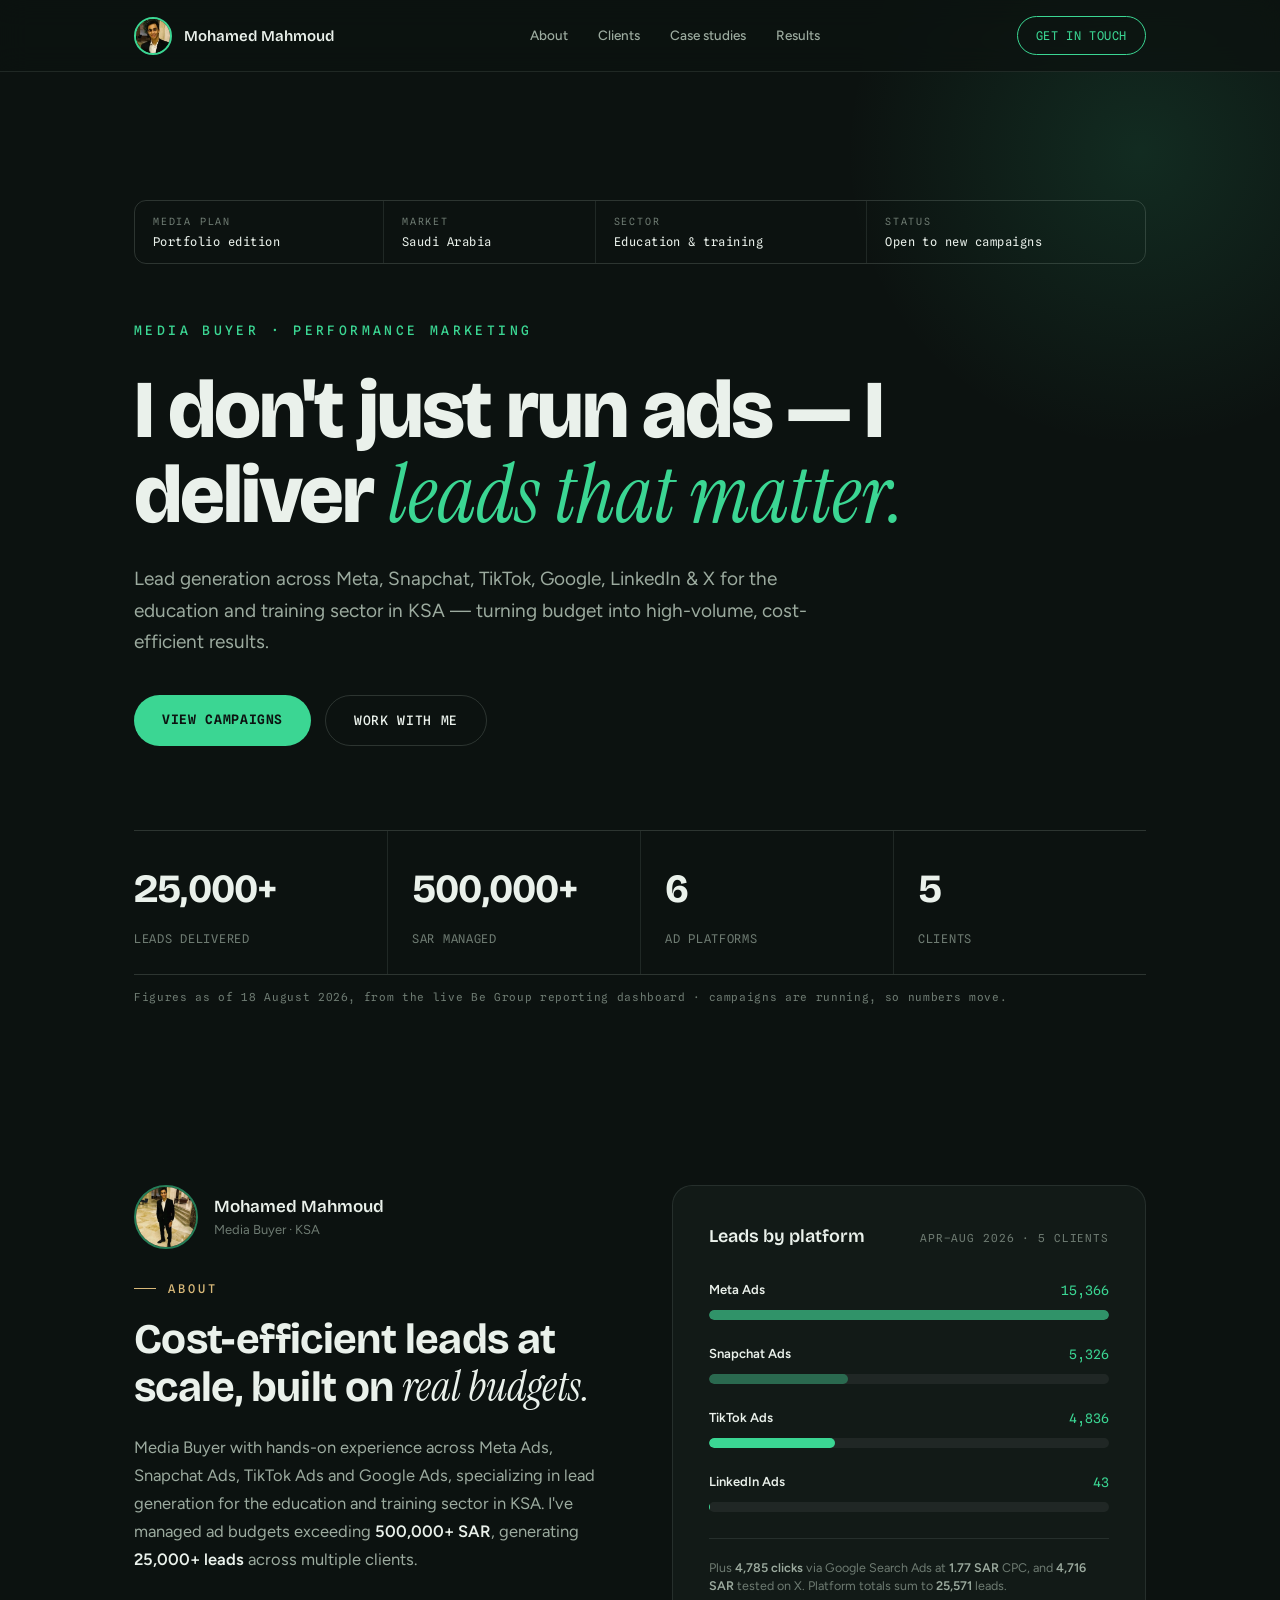
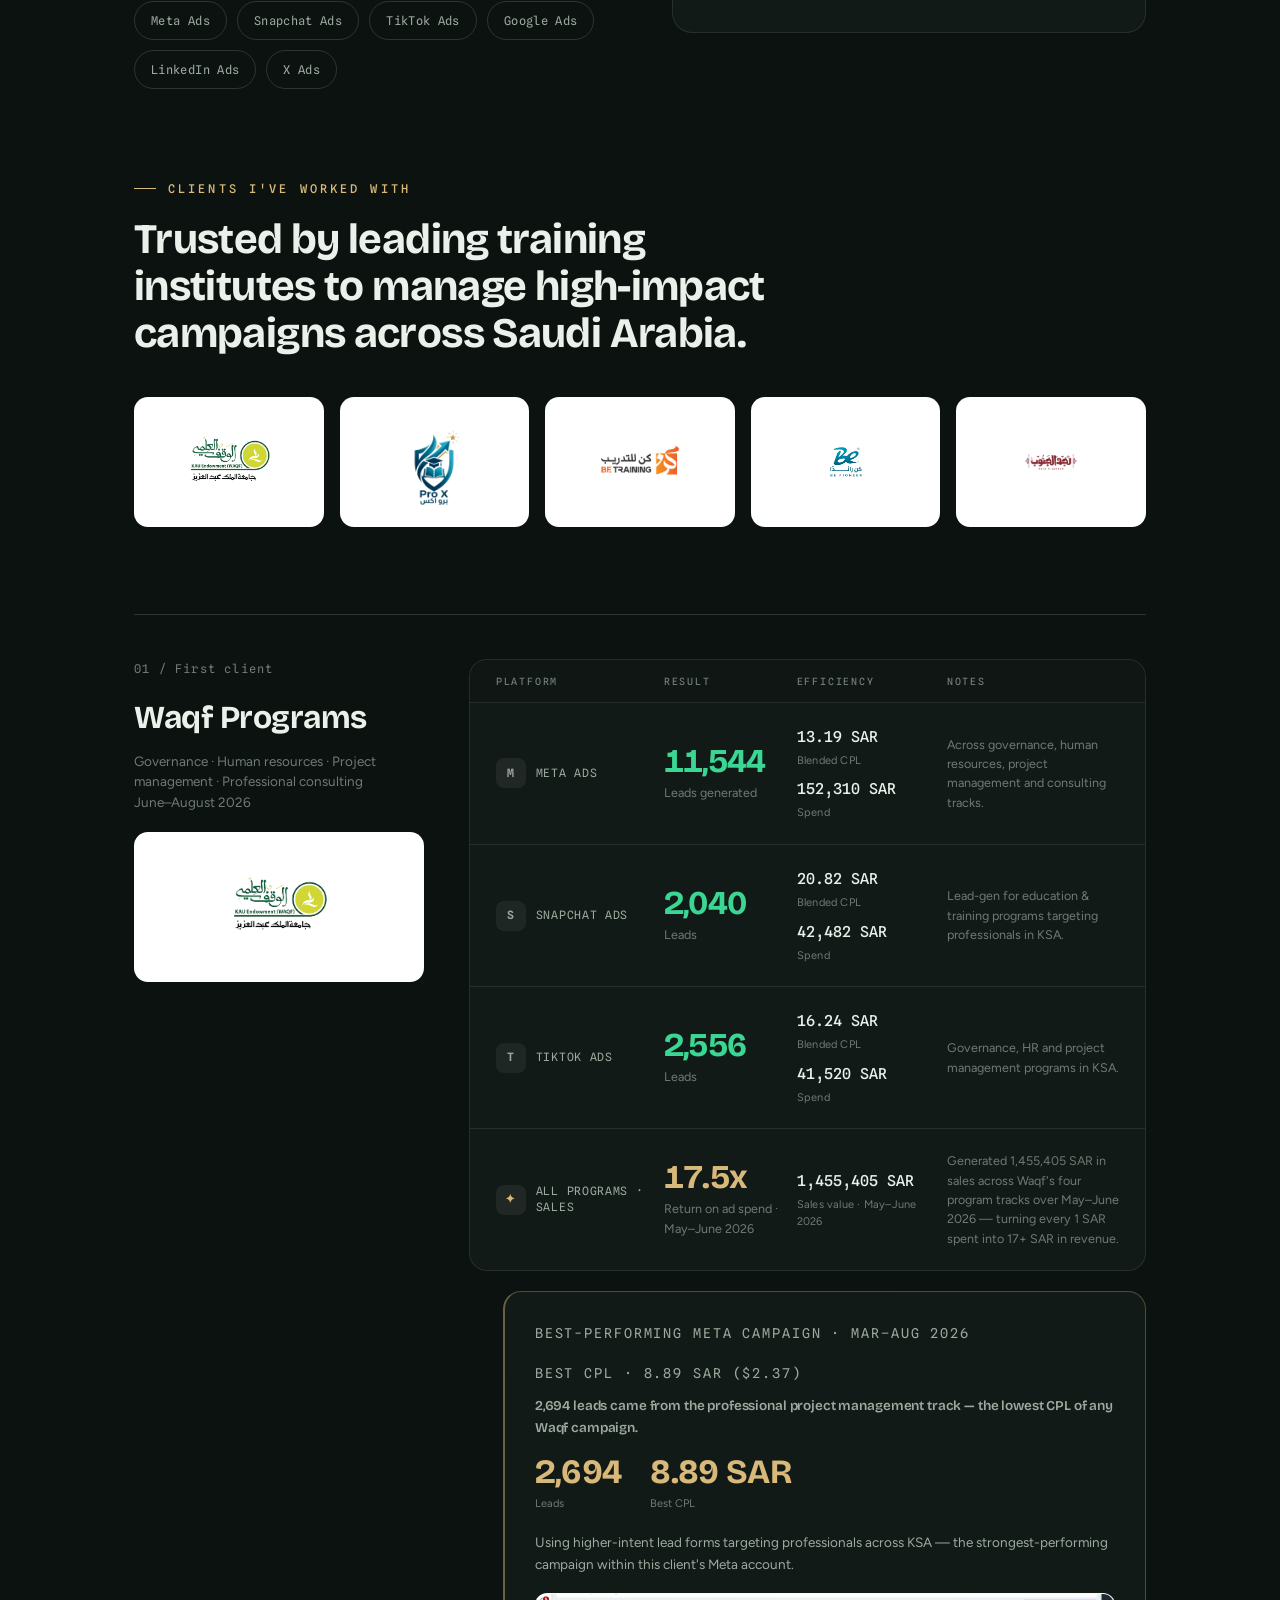
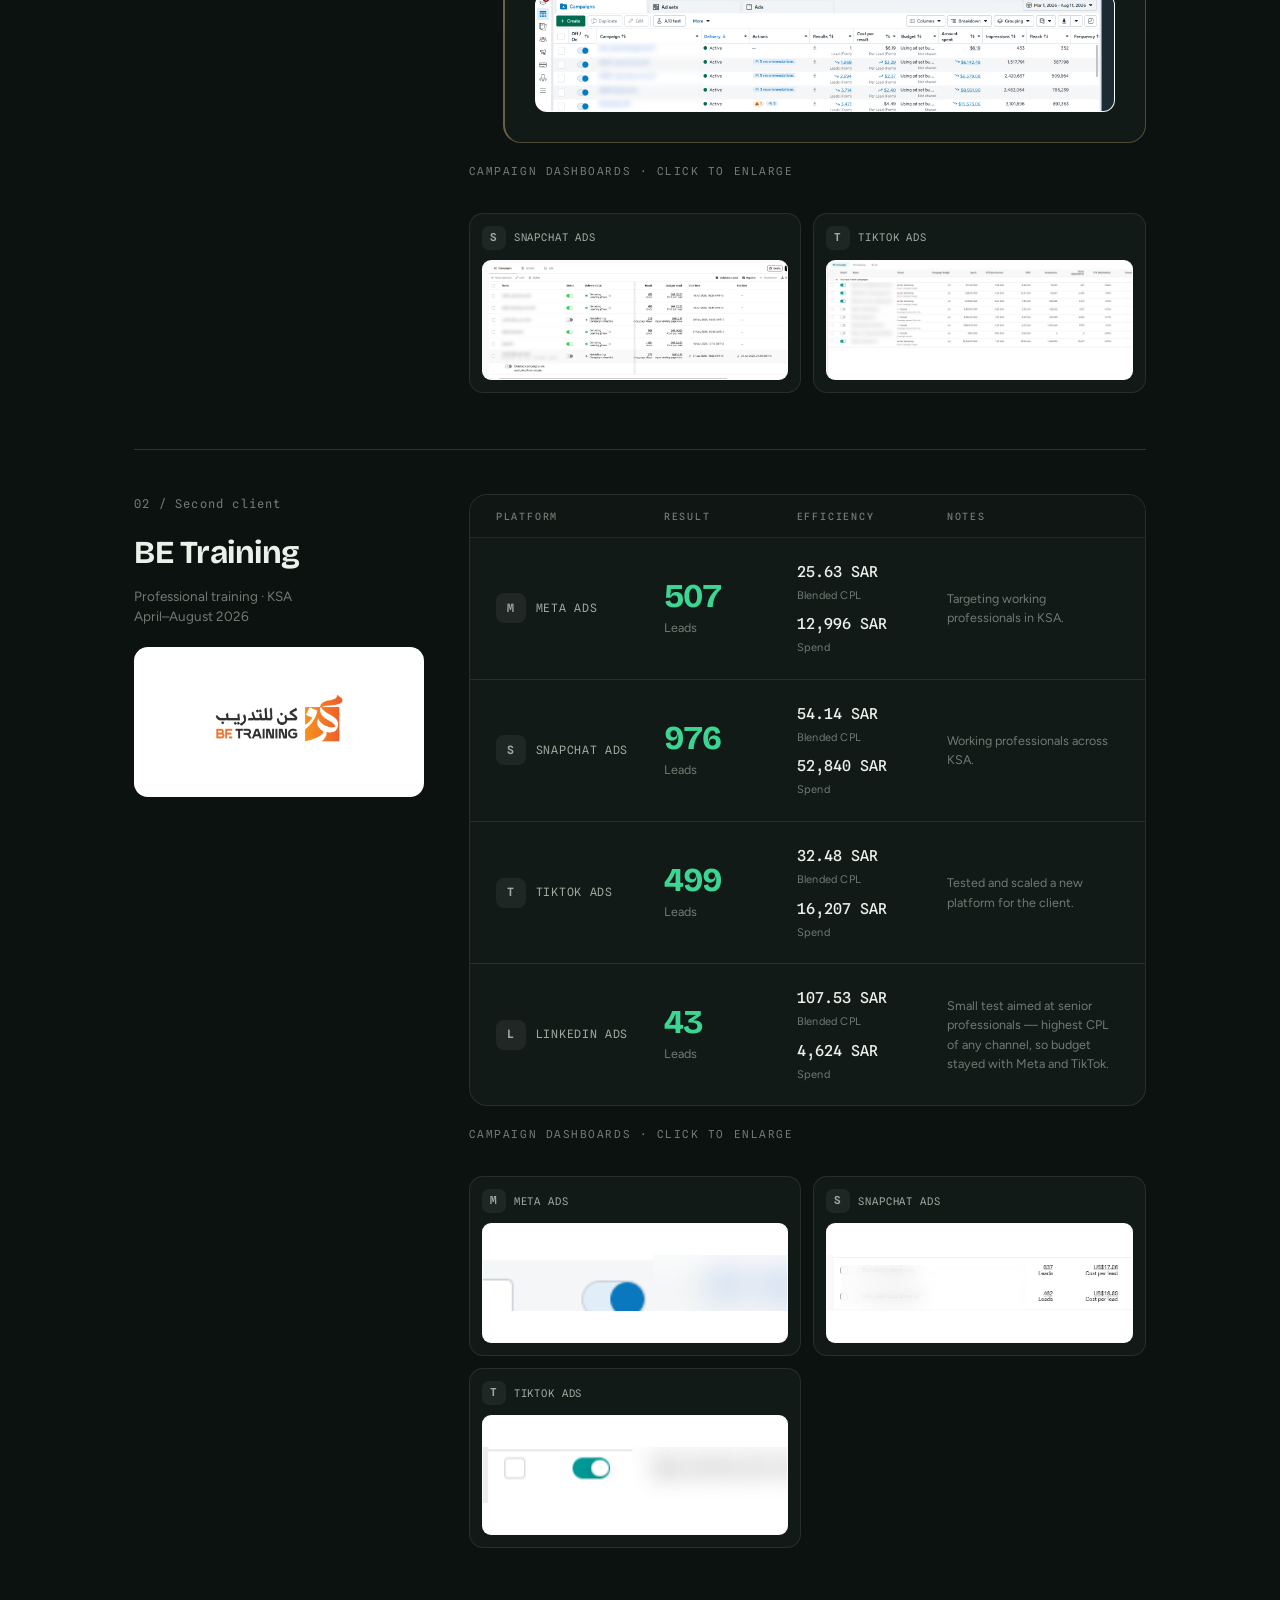
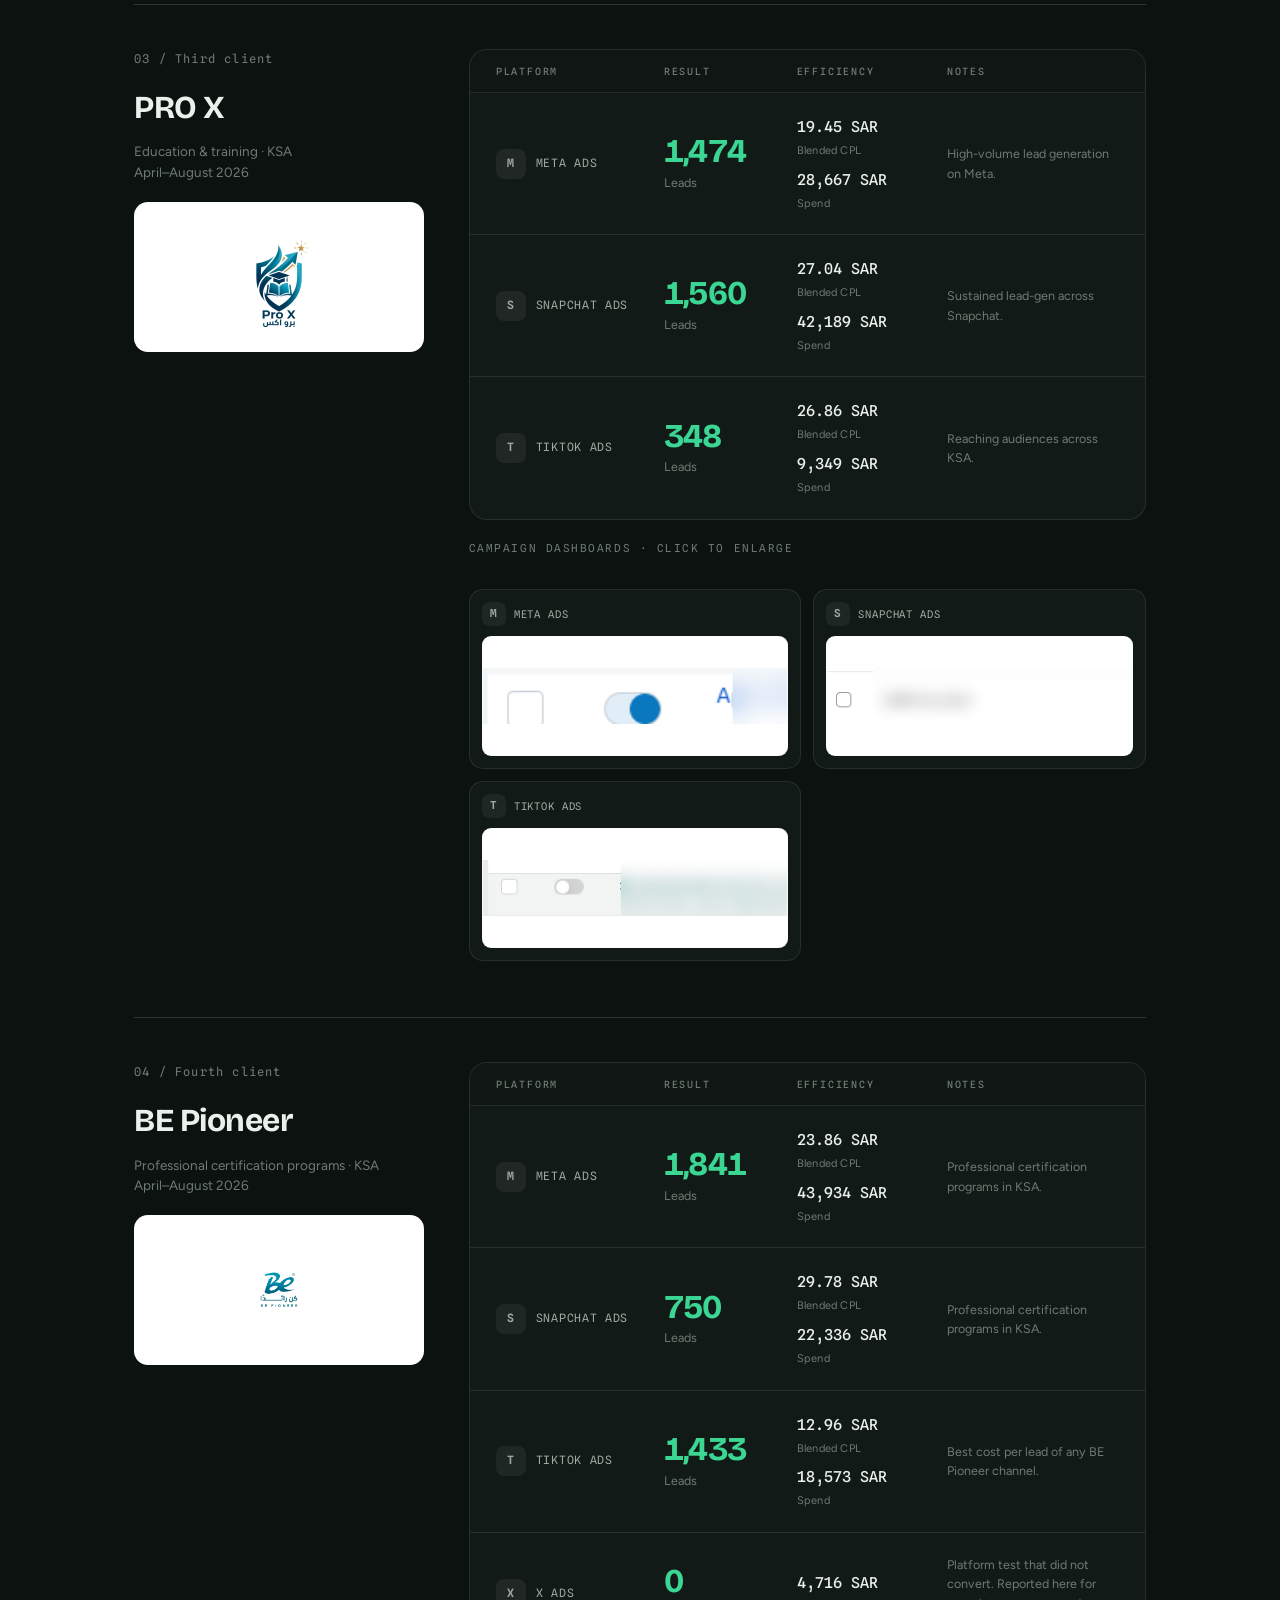
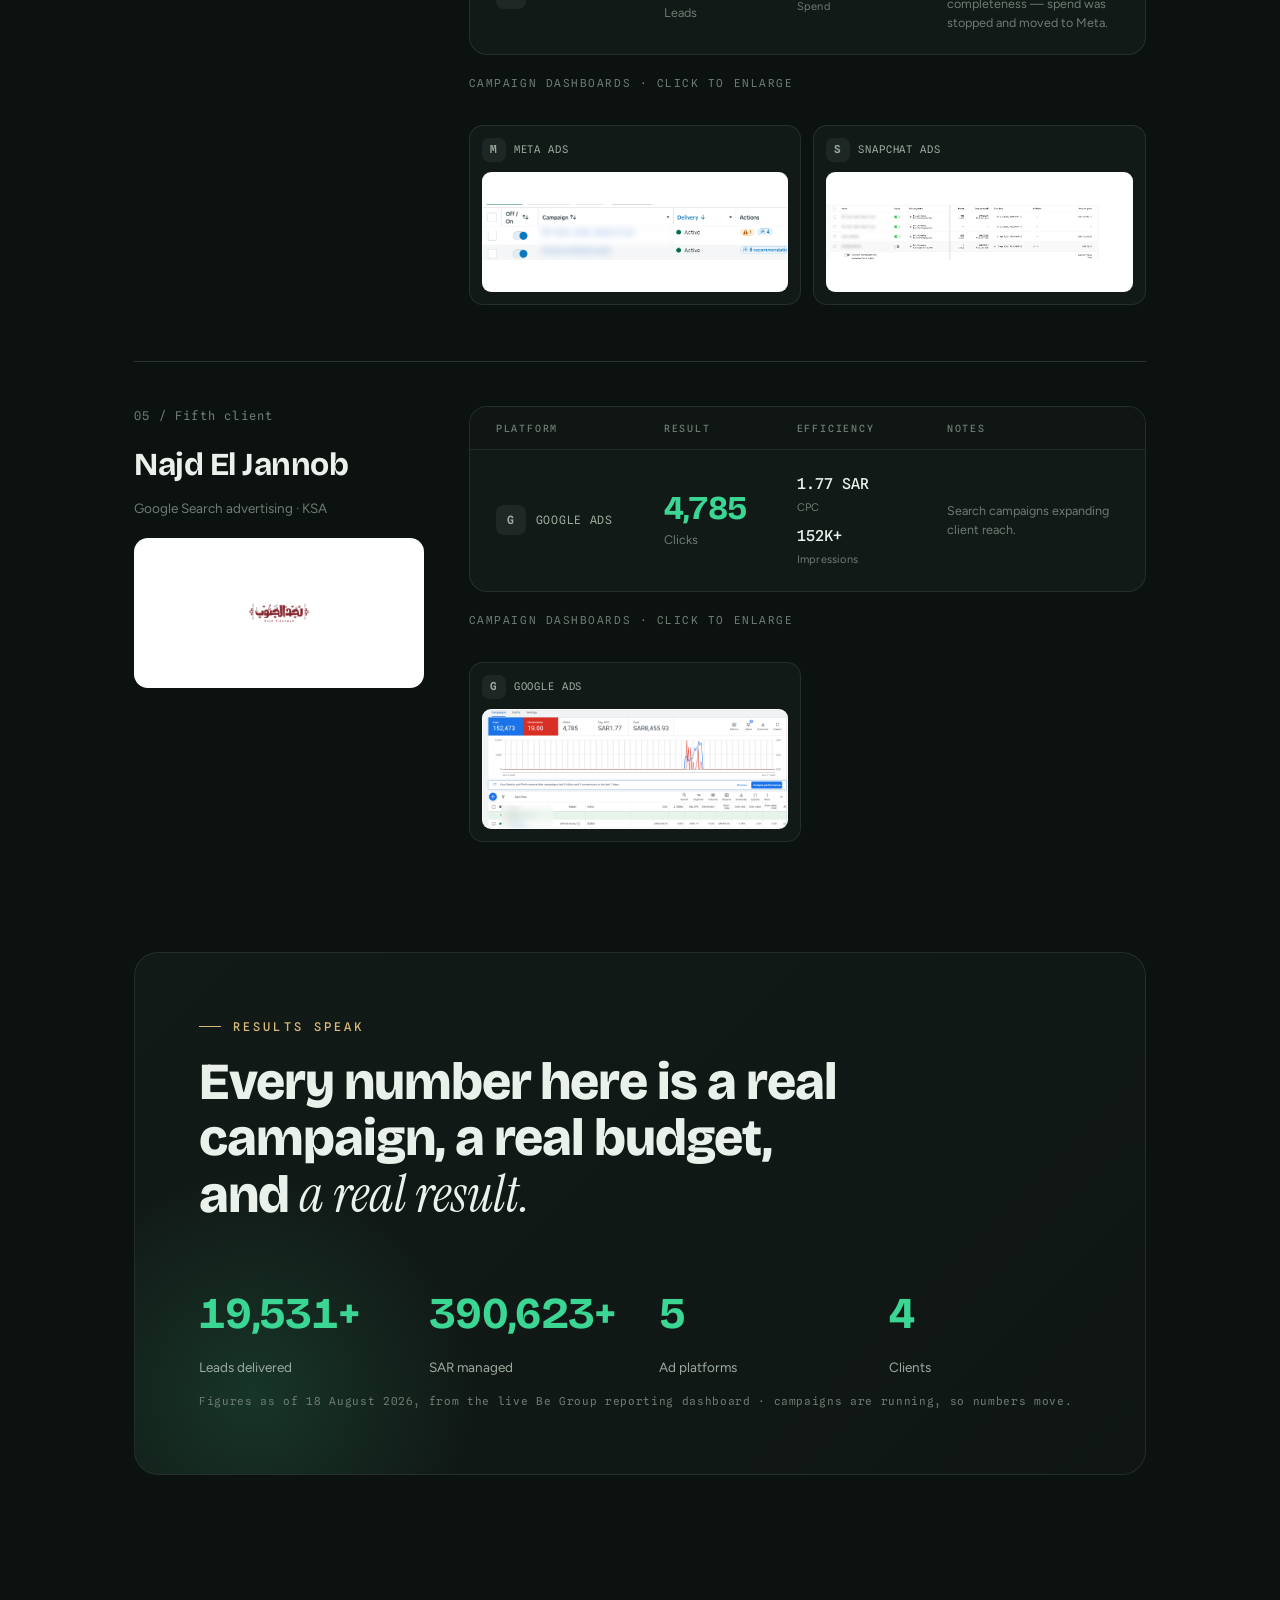
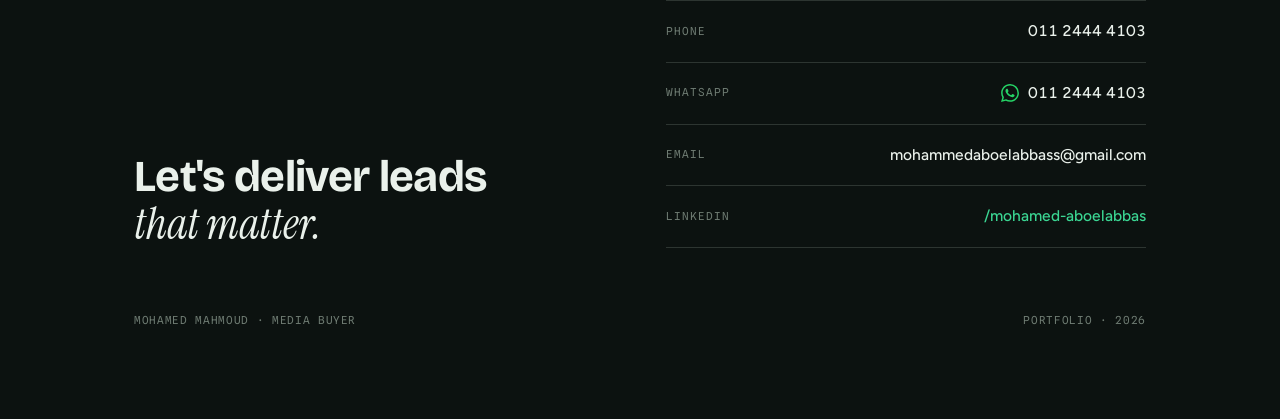
==== commit b3f894f9: "Add files via upload" ====
--- a/index.html
+++ b/index.html
@@ -6,13 +6,13 @@
 
   <!-- ══════════ SEO — edit title & description here ══════════ -->
   <title>Mohamed Mahmoud — Media Buyer · Performance Marketing, KSA</title>
-  <meta name="description" content="Media buyer specializing in lead generation for the education and training sector in KSA. 22,000+ leads across Meta, Snapchat, TikTok & Google Ads, with 17.5x ROAS on tracked sales (May–June 2026).">
+  <meta name="description" content="Media buyer specializing in lead generation for the education and training sector in KSA. 25,000+ leads and 500,000+ SAR managed across Meta, Snapchat, TikTok, Google, LinkedIn & X, with 17.5x ROAS on tracked sales (May–June 2026).">
   <link rel="canonical" href="https://mohammedaboelabbass-web.github.io/Mohamed-mahmoud-portfolio/">
 
   <!-- Social sharing preview (WhatsApp / LinkedIn) -->
   <meta property="og:type" content="website">
   <meta property="og:title" content="Mohamed Mahmoud — Media Buyer">
-  <meta property="og:description" content="I don't just run ads — I deliver leads that matter. 22,000+ leads · 350,000+ SAR managed · 4 platforms · 5 clients.">
+  <meta property="og:description" content="I don't just run ads — I deliver leads that matter. 25,000+ leads · 500,000+ SAR managed · 6 platforms · 5 clients.">
   <meta property="og:image" content="https://mohammedaboelabbass-web.github.io/Mohamed-mahmoud-portfolio/img/profile.png">
   <meta property="og:url" content="https://mohammedaboelabbass-web.github.io/Mohamed-mahmoud-portfolio/">
 
@@ -63,7 +63,7 @@
       </div>
       <p class="hero-eyebrow">Media Buyer · Performance Marketing</p>
       <h1>I don't just run ads — I deliver <em>leads that matter.</em></h1>
-      <p class="hero-lede">Lead generation across Meta, Snapchat, TikTok &amp; Google Ads for the education and training sector in KSA — turning budget into high-volume, cost-efficient results.</p>
+      <p class="hero-lede">Lead generation across Meta, Snapchat, TikTok, Google, LinkedIn &amp; X for the education and training sector in KSA — turning budget into high-volume, cost-efficient results.</p>
 
       <div class="cta-row">
         <a class="btn btn-solid" href="#work">View campaigns</a>
@@ -72,12 +72,12 @@
 
       <!-- The four headline numbers -->
       <dl class="statline">
-        <div><dd class="num" data-count>22,000+</dd><dt>Leads delivered</dt></div>
-        <div><dd class="num" data-count>350,000+</dd><dt>SAR managed</dt></div>
-        <div><dd class="num" data-count>4</dd><dt>Ad platforms</dt></div>
+        <div><dd class="num" data-count>25,000+</dd><dt>Leads delivered</dt></div>
+        <div><dd class="num" data-count>500,000+</dd><dt>SAR managed</dt></div>
+        <div><dd class="num" data-count>6</dd><dt>Ad platforms</dt></div>
         <div><dd class="num" data-count>5</dd><dt>Clients</dt></div>
       </dl>
-      <p class="as-of">Figures as of August 2026 · campaigns are live, so numbers move.</p>
+      <p class="as-of">Figures as of 18 August 2026, from the live Be Group reporting dashboard · campaigns are running, so numbers move.</p>
     </div>
   </section>
 
@@ -97,7 +97,7 @@
         </div>
         <p class="eyebrow">About</p>
         <h2 class="section-title">Cost-efficient leads at scale, built on <em>real budgets.</em></h2>
-        <p class="about-copy">Media Buyer with hands-on experience across Meta Ads, Snapchat Ads, TikTok Ads and Google Ads, specializing in lead generation for the education and training sector in KSA. I've managed ad budgets exceeding <strong>350,000+ SAR</strong>, generating <strong>22,000+ leads</strong> across multiple clients.</p>
+        <p class="about-copy">Media Buyer with hands-on experience across Meta Ads, Snapchat Ads, TikTok Ads and Google Ads, specializing in lead generation for the education and training sector in KSA. I've managed ad budgets exceeding <strong>500,000+ SAR</strong>, generating <strong>25,000+ leads</strong> across multiple clients.</p>
         <!-- TODO — best-CPL claim removed Aug 2026: the previous "3.86 SAR ($1.03) best CPL"
              could not be verified against any Ads Manager screenshot. Re-add here only
              once a screenshot backs it, e.g.: with CPL as low as <strong class="hot">X.XX SAR</strong>. -->
@@ -106,28 +106,34 @@
           <span>Snapchat Ads</span>
           <span>TikTok Ads</span>
           <span>Google Ads</span>
+          <span>LinkedIn Ads</span>
+          <span>X Ads</span>
         </div>
       </div>
 
       <div class="chart-panel" data-reveal>
         <div class="chart-head">
           <h3>Leads by platform</h3>
-          <span>Across 5 clients</span>
-        </div>
-        <!-- Bar widths = leads ÷ 15,436 (the largest value) -->
+          <span>Apr–Aug 2026 · 5 clients</span>
+        </div>
+        <!-- Bar widths = leads ÷ 15,366 (the largest value) -->
         <div class="bar-row">
-          <div class="bar-label"><b>Meta Ads</b><span class="num">15,436</span></div>
+          <div class="bar-label"><b>Meta Ads</b><span class="num">15,366</span></div>
           <div class="bar-track"><div class="bar-fill" style="width:100%"></div></div>
         </div>
         <div class="bar-row">
-          <div class="bar-label"><b>Snapchat Ads</b><span class="num">6,425</span></div>
-          <div class="bar-track"><div class="bar-fill" style="width:41.6%"></div></div>
+          <div class="bar-label"><b>Snapchat Ads</b><span class="num">5,326</span></div>
+          <div class="bar-track"><div class="bar-fill" style="width:34.7%"></div></div>
         </div>
         <div class="bar-row">
-          <div class="bar-label"><b>TikTok Ads</b><span class="num">3,308</span></div>
-          <div class="bar-track"><div class="bar-fill" style="width:21.4%"></div></div>
-        </div>
-        <p class="chart-foot">Plus <strong>4,785 clicks</strong> via Google Search Ads at <strong>1.77 SAR</strong> CPC.</p>
+          <div class="bar-label"><b>TikTok Ads</b><span class="num">4,836</span></div>
+          <div class="bar-track"><div class="bar-fill" style="width:31.5%"></div></div>
+        </div>
+        <div class="bar-row">
+          <div class="bar-label"><b>LinkedIn Ads</b><span class="num">43</span></div>
+          <div class="bar-track"><div class="bar-fill" style="width:0.3%"></div></div>
+        </div>
+        <p class="chart-foot">Plus <strong>4,785 clicks</strong> via Google Search Ads at <strong>1.77 SAR</strong> CPC, and <strong>4,716 SAR</strong> tested on X. Platform totals sum to <strong>25,571</strong> leads.</p>
       </div>
 
     </div>
@@ -161,7 +167,7 @@
       <div>
         <p class="case-no">01 / First client</p>
         <h3>Waqf Programs</h3>
-        <p class="case-sector">Governance · Human resources · Project management · Professional consulting</p>
+        <p class="case-sector">Governance · Human resources · Project management · Professional consulting<br><span class="case-period">June–August 2026</span></p>
         <a class="case-logo" href="https://lms.waqf.org.sa/" target="_blank" rel="noopener" title="Waqf Programs"><img src="img/logo-waqf.png" alt="Waqf Programs logo" loading="lazy"></a>
       </div>
       <div class="case-body">
@@ -172,22 +178,28 @@
           </div>
           <div class="ledger-row">
             <div class="ledger-platform"><span class="ledger-badge">M</span><span>Meta Ads</span></div>
-            <div class="ledger-result"><div class="num">11,748</div><small>Leads generated</small></div>
-            <div class="ledger-stats"><div><div class="num">11.83 SAR</div><small>Blended CPL</small></div></div>
+            <div class="ledger-result"><div class="num">11,544</div><small>Leads generated</small></div>
+            <div class="ledger-stats">
+              <div><div class="num">13.19 SAR</div><small>Blended CPL</small></div>
+              <div><div class="num">152,310 SAR</div><small>Spend</small></div>
+            </div>
             <p class="ledger-note">Across governance, human resources, project management and consulting tracks.</p>
           </div>
           <div class="ledger-row">
             <div class="ledger-platform"><span class="ledger-badge">S</span><span>Snapchat Ads</span></div>
-            <div class="ledger-result"><div class="num">2,712</div><small>Leads</small></div>
-            <div class="ledger-stats"><div><div class="num">51,187 SAR</div><small>Spend</small></div></div>
+            <div class="ledger-result"><div class="num">2,040</div><small>Leads</small></div>
+            <div class="ledger-stats">
+              <div><div class="num">20.82 SAR</div><small>Blended CPL</small></div>
+              <div><div class="num">42,482 SAR</div><small>Spend</small></div>
+            </div>
             <p class="ledger-note">Lead-gen for education &amp; training programs targeting professionals in KSA.</p>
           </div>
           <div class="ledger-row">
             <div class="ledger-platform"><span class="ledger-badge">T</span><span>TikTok Ads</span></div>
-            <div class="ledger-result"><div class="num">2,574</div><small>Conversions</small></div>
-            <div class="ledger-stats">
-              <div><div class="num">13.21 SAR</div><small>Cost / conversion</small></div>
-              <div><div class="num">33,996 SAR</div><small>Spend</small></div>
+            <div class="ledger-result"><div class="num">2,556</div><small>Leads</small></div>
+            <div class="ledger-stats">
+              <div><div class="num">16.24 SAR</div><small>Blended CPL</small></div>
+              <div><div class="num">41,520 SAR</div><small>Spend</small></div>
             </div>
             <p class="ledger-note">Governance, HR and project management programs in KSA.</p>
           </div>
@@ -201,14 +213,14 @@
 
         <!-- Featured result — a SUBSET of the Meta 11,748 above, not extra leads -->
         <div class="feature feature-subset">
-          <p class="subset-label">Of the 11,748 Meta leads above —</p>
+          <p class="subset-label">Best-performing Meta campaign · Mar–Aug 2026</p>
           <div class="feature-head">
             <div>
               <p class="feature-tag">Best CPL · 8.89 SAR ($2.37)</p>
               <p class="feature-title">2,694 leads came from the professional project management track — the lowest CPL of any Waqf campaign.</p>
             </div>
             <div class="feature-nums">
-              <div><div class="num">2,694</div><small>Of the 11,748</small></div>
+              <div><div class="num">2,694</div><small>Leads</small></div>
               <div><div class="num">8.89 SAR</div><small>Best CPL</small></div>
             </div>
           </div>
@@ -236,7 +248,7 @@
       <div>
         <p class="case-no">02 / Second client</p>
         <h3>BE Training</h3>
-        <p class="case-sector">Professional training · KSA</p>
+        <p class="case-sector">Professional training · KSA<br><span class="case-period">April–August 2026</span></p>
         <a class="case-logo" href="https://betraining.com.sa/en" target="_blank" rel="noopener" title="BE Training"><img src="img/logo-betraining.png" alt="BE Training logo" loading="lazy"></a>
       </div>
       <div class="case-body">
@@ -247,30 +259,39 @@
           </div>
           <div class="ledger-row">
             <div class="ledger-platform"><span class="ledger-badge">M</span><span>Meta Ads</span></div>
-            <div class="ledger-result"><div class="num">448</div><small>Leads</small></div>
-            <div class="ledger-stats">
-              <div><div class="num">30.77 SAR</div><small>Blended CPL</small></div>
-              <div><div class="num">13,785 SAR</div><small>Spend</small></div>
+            <div class="ledger-result"><div class="num">507</div><small>Leads</small></div>
+            <div class="ledger-stats">
+              <div><div class="num">25.63 SAR</div><small>Blended CPL</small></div>
+              <div><div class="num">12,996 SAR</div><small>Spend</small></div>
             </div>
             <p class="ledger-note">Targeting working professionals in KSA.</p>
           </div>
           <div class="ledger-row">
             <div class="ledger-platform"><span class="ledger-badge">S</span><span>Snapchat Ads</span></div>
-            <div class="ledger-result"><div class="num">1,402</div><small>Leads</small></div>
-            <div class="ledger-stats">
-              <div><div class="num">56.67 SAR</div><small>Blended CPL</small></div>
-              <div><div class="num">79,459 SAR</div><small>Spend</small></div>
+            <div class="ledger-result"><div class="num">976</div><small>Leads</small></div>
+            <div class="ledger-stats">
+              <div><div class="num">54.14 SAR</div><small>Blended CPL</small></div>
+              <div><div class="num">52,840 SAR</div><small>Spend</small></div>
             </div>
             <p class="ledger-note">Working professionals across KSA.</p>
           </div>
           <div class="ledger-row">
             <div class="ledger-platform"><span class="ledger-badge">T</span><span>TikTok Ads</span></div>
-            <div class="ledger-result"><div class="num">471</div><small>Conversions</small></div>
-            <div class="ledger-stats">
-              <div><div class="num">33.09 SAR</div><small>Cost / conversion</small></div>
-              <div><div class="num">15,587 SAR</div><small>Spend</small></div>
+            <div class="ledger-result"><div class="num">499</div><small>Leads</small></div>
+            <div class="ledger-stats">
+              <div><div class="num">32.48 SAR</div><small>Blended CPL</small></div>
+              <div><div class="num">16,207 SAR</div><small>Spend</small></div>
             </div>
             <p class="ledger-note">Tested and scaled a new platform for the client.</p>
+          </div>
+          <div class="ledger-row">
+            <div class="ledger-platform"><span class="ledger-badge">L</span><span>LinkedIn Ads</span></div>
+            <div class="ledger-result"><div class="num">43</div><small>Leads</small></div>
+            <div class="ledger-stats">
+              <div><div class="num">107.53 SAR</div><small>Blended CPL</small></div>
+              <div><div class="num">4,624 SAR</div><small>Spend</small></div>
+            </div>
+            <p class="ledger-note">Small test aimed at senior professionals — highest CPL of any channel, so budget stayed with Meta and TikTok.</p>
           </div>
         </div>
 
@@ -298,7 +319,7 @@
       <div>
         <p class="case-no">03 / Third client</p>
         <h3>PRO X</h3>
-        <p class="case-sector">Education &amp; training · KSA</p>
+        <p class="case-sector">Education &amp; training · KSA<br><span class="case-period">April–August 2026</span></p>
         <a class="case-logo" href="https://www.ub.edu.sa/ar/Pages/default.aspx" target="_blank" rel="noopener" title="PRO X"><img src="img/logo-prox.png" alt="PRO X logo" loading="lazy"></a>
       </div>
       <div class="case-body">
@@ -309,28 +330,28 @@
           </div>
           <div class="ledger-row">
             <div class="ledger-platform"><span class="ledger-badge">M</span><span>Meta Ads</span></div>
-            <div class="ledger-result"><div class="num">1,390</div><small>Leads</small></div>
-            <div class="ledger-stats">
-              <div><div class="num">19.59 SAR</div><small>CPL</small></div>
-              <div><div class="num">27,229 SAR</div><small>Spend</small></div>
+            <div class="ledger-result"><div class="num">1,474</div><small>Leads</small></div>
+            <div class="ledger-stats">
+              <div><div class="num">19.45 SAR</div><small>Blended CPL</small></div>
+              <div><div class="num">28,667 SAR</div><small>Spend</small></div>
             </div>
             <p class="ledger-note">High-volume lead generation on Meta.</p>
           </div>
           <div class="ledger-row">
             <div class="ledger-platform"><span class="ledger-badge">S</span><span>Snapchat Ads</span></div>
-            <div class="ledger-result"><div class="num">1,439</div><small>Leads</small></div>
-            <div class="ledger-stats">
-              <div><div class="num">27.75 SAR</div><small>CPL</small></div>
-              <div><div class="num">39,931 SAR</div><small>Spend</small></div>
+            <div class="ledger-result"><div class="num">1,560</div><small>Leads</small></div>
+            <div class="ledger-stats">
+              <div><div class="num">27.04 SAR</div><small>Blended CPL</small></div>
+              <div><div class="num">42,189 SAR</div><small>Spend</small></div>
             </div>
             <p class="ledger-note">Sustained lead-gen across Snapchat.</p>
           </div>
           <div class="ledger-row">
             <div class="ledger-platform"><span class="ledger-badge">T</span><span>TikTok Ads</span></div>
-            <div class="ledger-result"><div class="num">263</div><small>Leads</small></div>
-            <div class="ledger-stats">
-              <div><div class="num">25.38 SAR</div><small>Cost / conversion</small></div>
-              <div><div class="num">6,674 SAR</div><small>Spend</small></div>
+            <div class="ledger-result"><div class="num">348</div><small>Leads</small></div>
+            <div class="ledger-stats">
+              <div><div class="num">26.86 SAR</div><small>Blended CPL</small></div>
+              <div><div class="num">9,349 SAR</div><small>Spend</small></div>
             </div>
             <p class="ledger-note">Reaching audiences across KSA.</p>
           </div>
@@ -360,7 +381,7 @@
       <div>
         <p class="case-no">04 / Fourth client</p>
         <h3>BE Pioneer</h3>
-        <p class="case-sector">Professional certification programs · KSA</p>
+        <p class="case-sector">Professional certification programs · KSA<br><span class="case-period">April–August 2026</span></p>
         <a class="case-logo" href="https://oc.edu.sa/ar" target="_blank" rel="noopener" title="BE Pioneer"><img src="img/logo-bepioneer.png" alt="BE Pioneer logo" loading="lazy"></a>
       </div>
       <div class="case-body">
@@ -371,21 +392,38 @@
           </div>
           <div class="ledger-row">
             <div class="ledger-platform"><span class="ledger-badge">M</span><span>Meta Ads</span></div>
-            <div class="ledger-result"><div class="num">1,850</div><small>Leads</small></div>
-            <div class="ledger-stats">
-              <div><div class="num">27.53 SAR</div><small>Blended CPL</small></div>
-              <div><div class="num">50,942 SAR</div><small>Spend</small></div>
+            <div class="ledger-result"><div class="num">1,841</div><small>Leads</small></div>
+            <div class="ledger-stats">
+              <div><div class="num">23.86 SAR</div><small>Blended CPL</small></div>
+              <div><div class="num">43,934 SAR</div><small>Spend</small></div>
             </div>
             <p class="ledger-note">Professional certification programs in KSA.</p>
           </div>
           <div class="ledger-row">
             <div class="ledger-platform"><span class="ledger-badge">S</span><span>Snapchat Ads</span></div>
-            <div class="ledger-result"><div class="num">872</div><small>Leads</small></div>
-            <div class="ledger-stats">
-              <div><div class="num">29.56 SAR</div><small>Blended CPL</small></div>
-              <div><div class="num">25,779 SAR</div><small>Spend</small></div>
+            <div class="ledger-result"><div class="num">750</div><small>Leads</small></div>
+            <div class="ledger-stats">
+              <div><div class="num">29.78 SAR</div><small>Blended CPL</small></div>
+              <div><div class="num">22,336 SAR</div><small>Spend</small></div>
             </div>
             <p class="ledger-note">Professional certification programs in KSA.</p>
+          </div>
+          <div class="ledger-row">
+            <div class="ledger-platform"><span class="ledger-badge">T</span><span>TikTok Ads</span></div>
+            <div class="ledger-result"><div class="num">1,433</div><small>Leads</small></div>
+            <div class="ledger-stats">
+              <div><div class="num">12.96 SAR</div><small>Blended CPL</small></div>
+              <div><div class="num">18,573 SAR</div><small>Spend</small></div>
+            </div>
+            <p class="ledger-note">Best cost per lead of any BE Pioneer channel.</p>
+          </div>
+          <div class="ledger-row">
+            <div class="ledger-platform"><span class="ledger-badge">X</span><span>X Ads</span></div>
+            <div class="ledger-result"><div class="num">0</div><small>Leads</small></div>
+            <div class="ledger-stats">
+              <div><div class="num">4,716 SAR</div><small>Spend</small></div>
+            </div>
+            <p class="ledger-note">Platform test that did not convert. Reported here for completeness — spend was stopped and moved to Meta.</p>
           </div>
         </div>
 
@@ -450,12 +488,12 @@
         <p class="eyebrow">Results speak</p>
         <h2>Every number here is a real campaign, a real budget, and <em>a real result.</em></h2>
         <div class="big-stats">
-          <div><div class="num" data-count>22,000+</div><small>Leads delivered</small></div>
-          <div><div class="num" data-count>350,000+</div><small>SAR managed</small></div>
-          <div><div class="num" data-count>4</div><small>Ad platforms</small></div>
+          <div><div class="num" data-count>25,000+</div><small>Leads delivered</small></div>
+          <div><div class="num" data-count>500,000+</div><small>SAR managed</small></div>
+          <div><div class="num" data-count>6</div><small>Ad platforms</small></div>
           <div><div class="num" data-count>5</div><small>Clients</small></div>
         </div>
-        <p class="as-of">Figures as of August 2026 · campaigns are live, so numbers move.</p>
+        <p class="as-of">Figures as of 18 August 2026, from the live Be Group reporting dashboard · campaigns are running, so numbers move.</p>
       </div>
     </div>
   </section>
--- a/css/style.css
+++ b/css/style.css
@@ -148,18 +148,16 @@
 
 .brand { display: flex; align-items: center; gap: 12px; }
 
+/* Profile photo in the nav. Emerald ring keeps the brand accent
+   that the old "MM" monogram carried. */
 .brand-mark {
-  display: grid;
-  place-items: center;
   width: 38px;
   height: 38px;
-  border-radius: 10px;
-  background: var(--emerald);
-  color: var(--ink);
-  font-family: var(--font-display);
-  font-weight: 800;
-  font-size: 15px;
-  letter-spacing: -0.02em;
+  flex-shrink: 0;
+  border-radius: 50%;
+  object-fit: cover;
+  background: var(--panel);
+  border: 2px solid var(--emerald);
 }
 
 .brand-name {
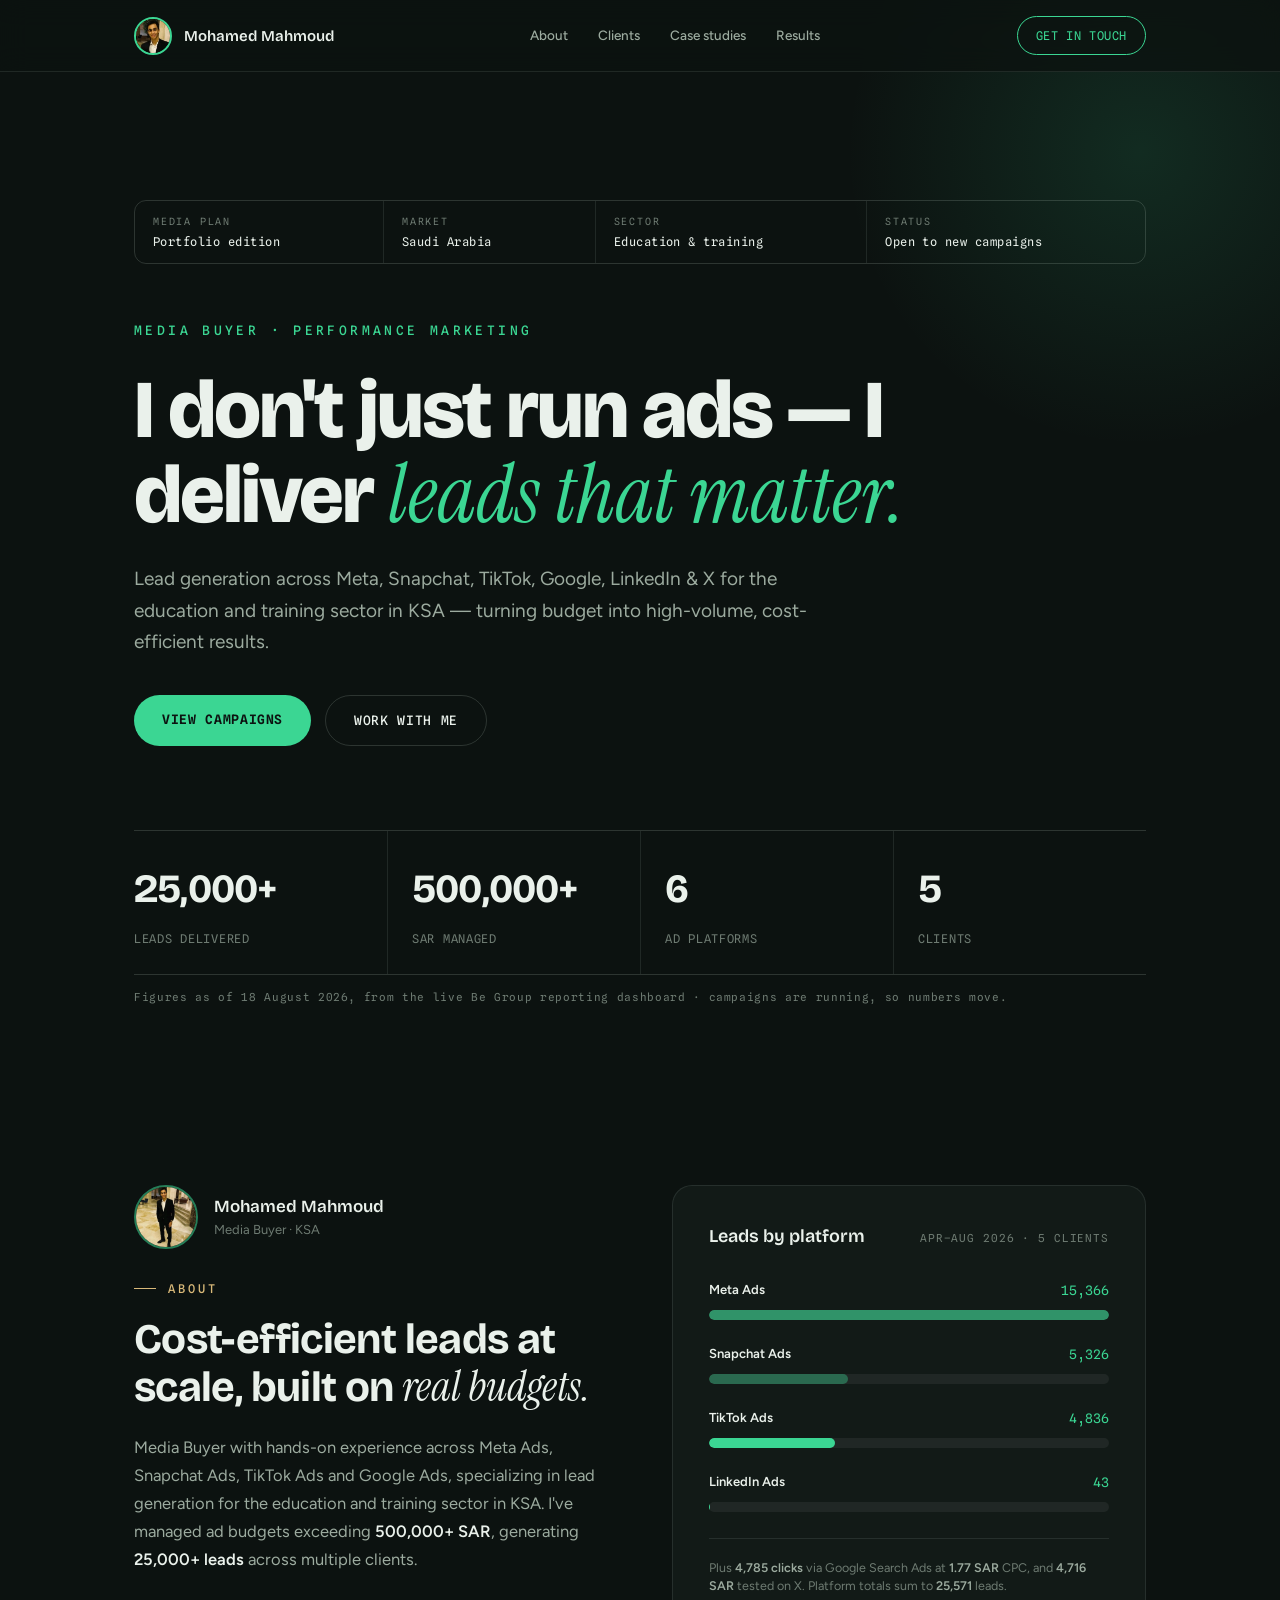
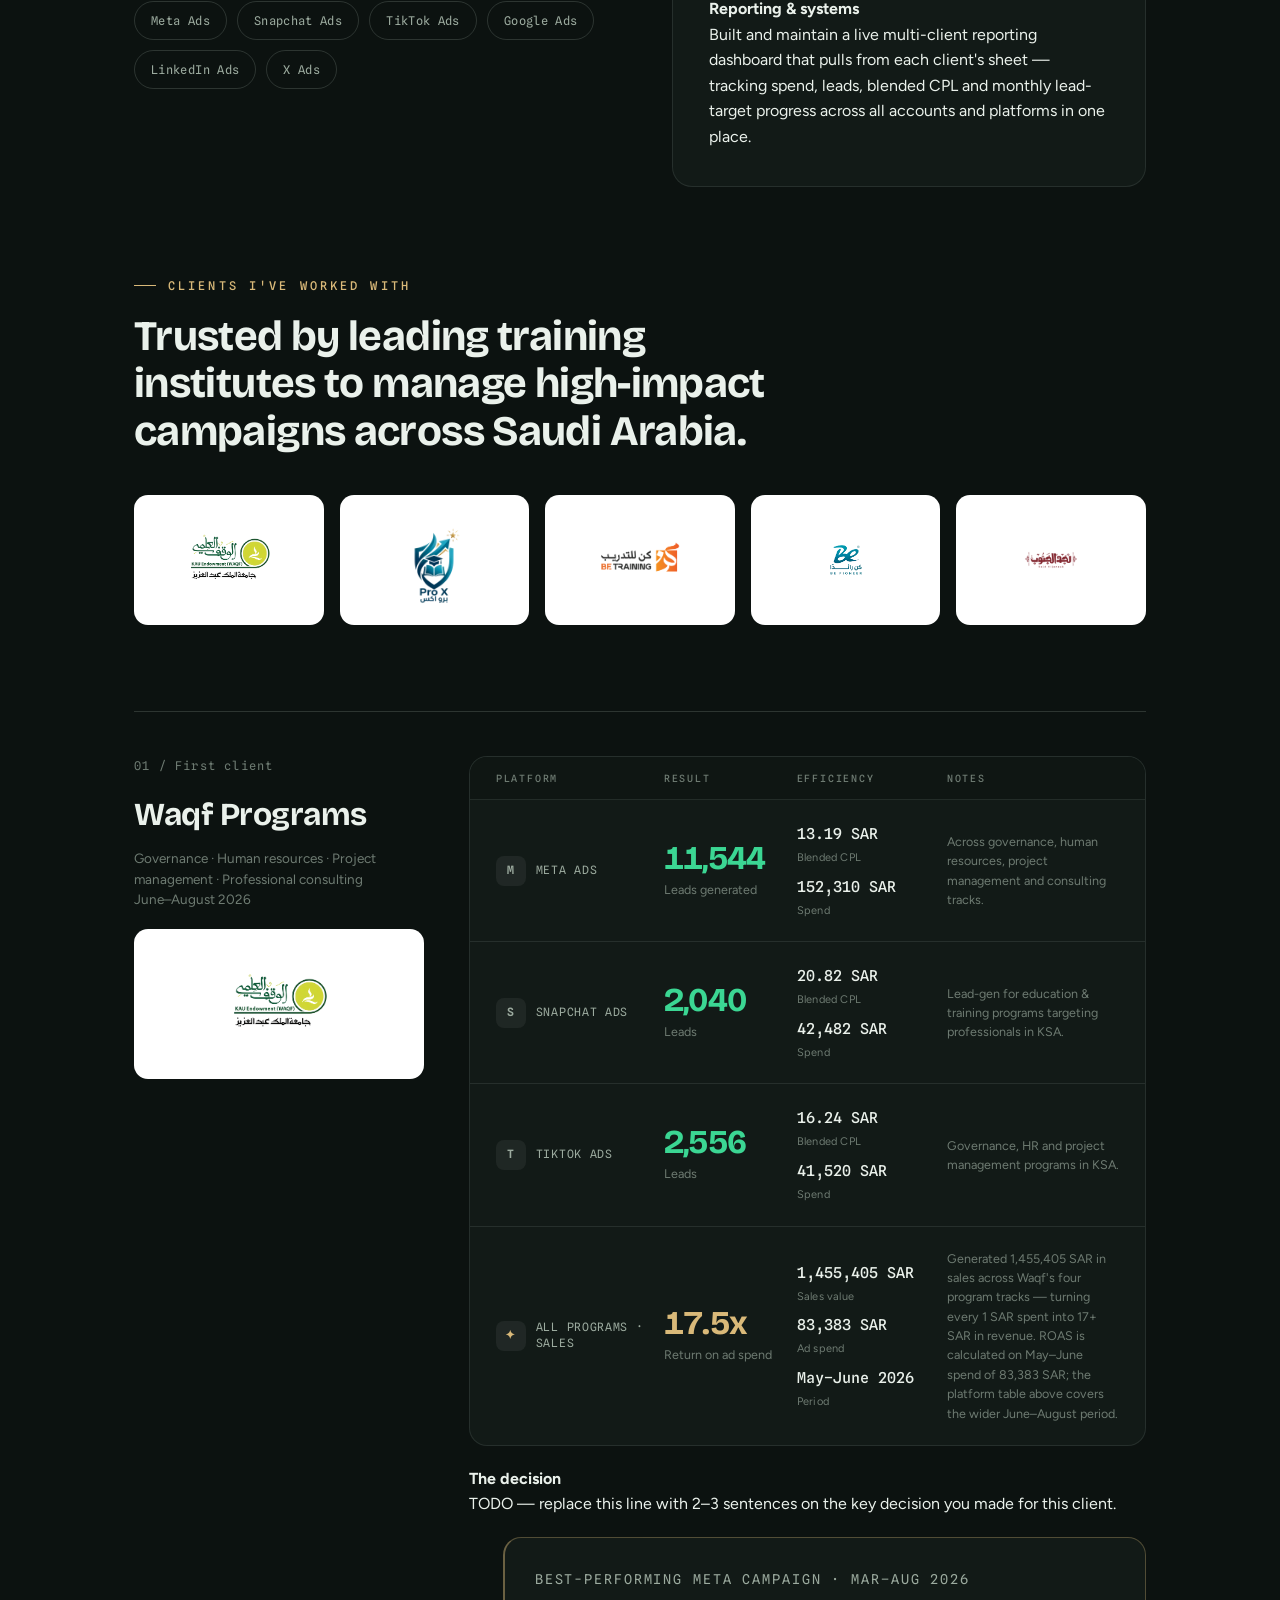
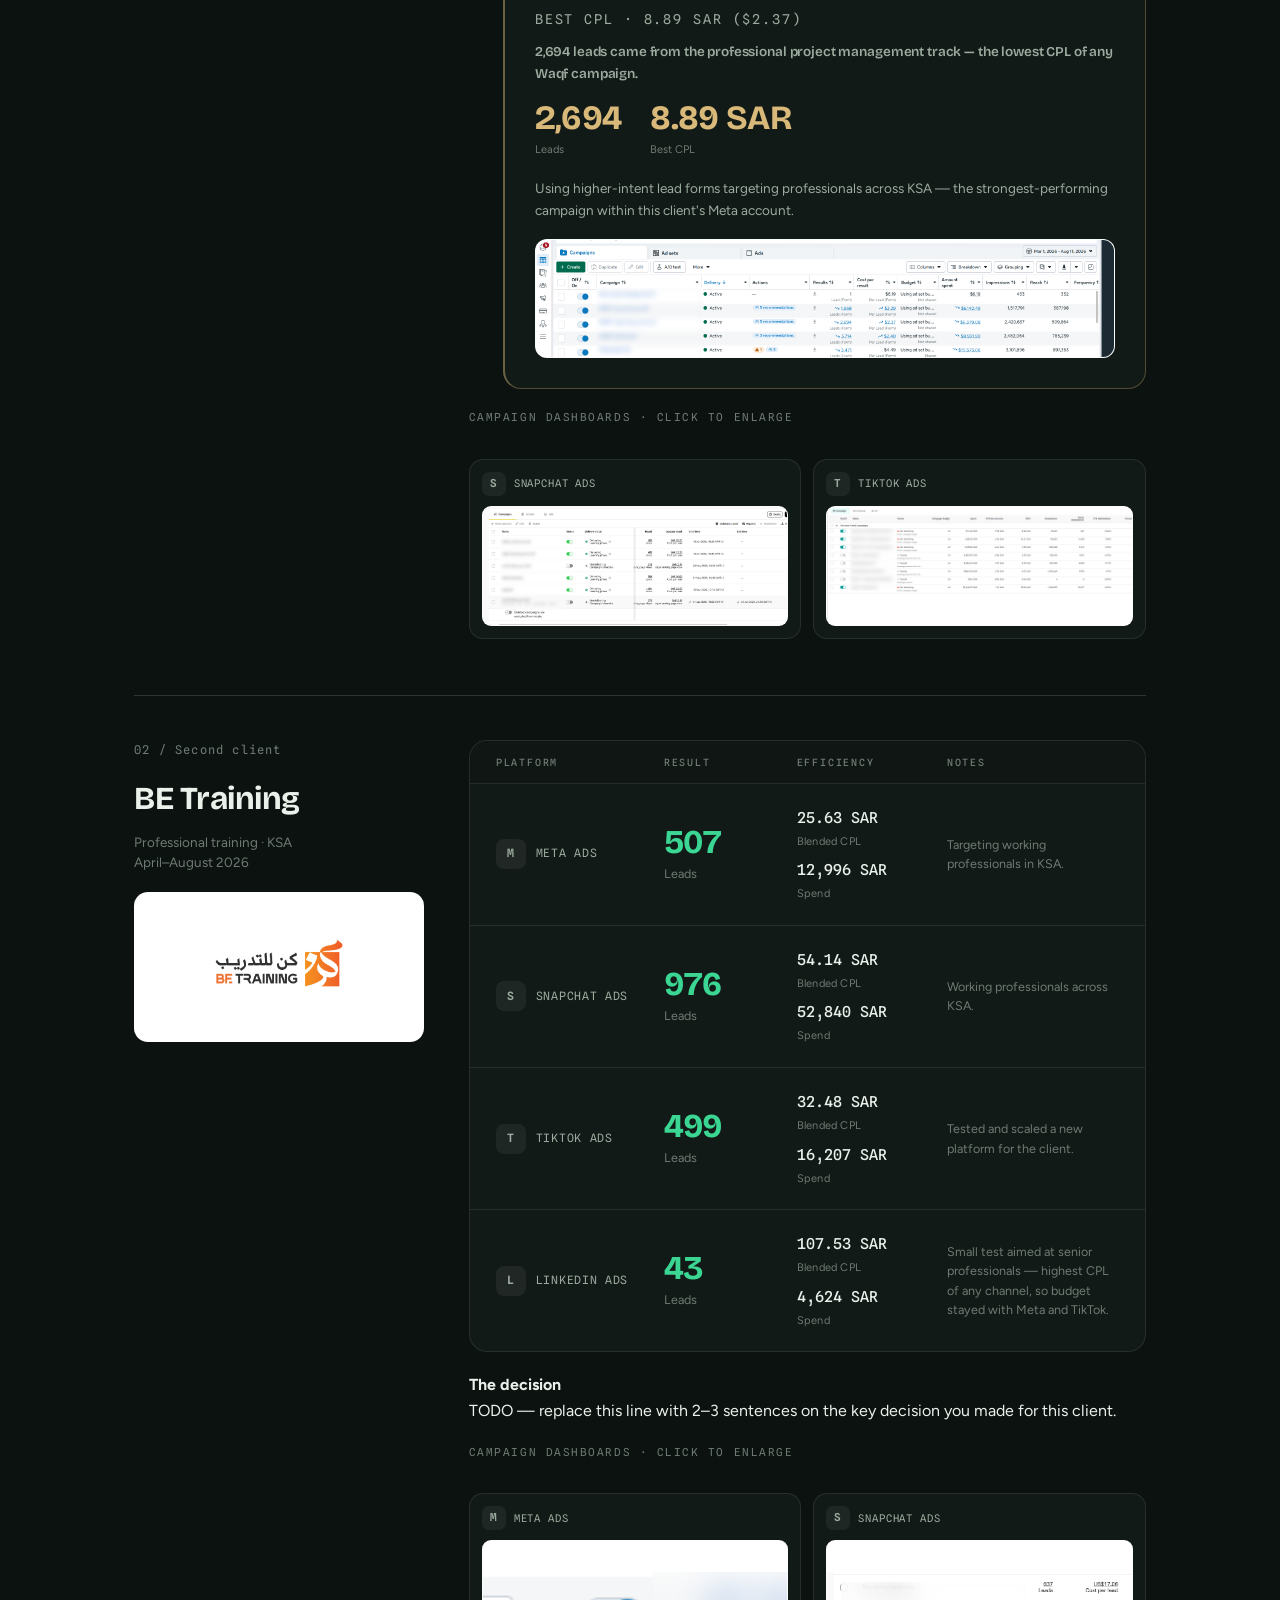
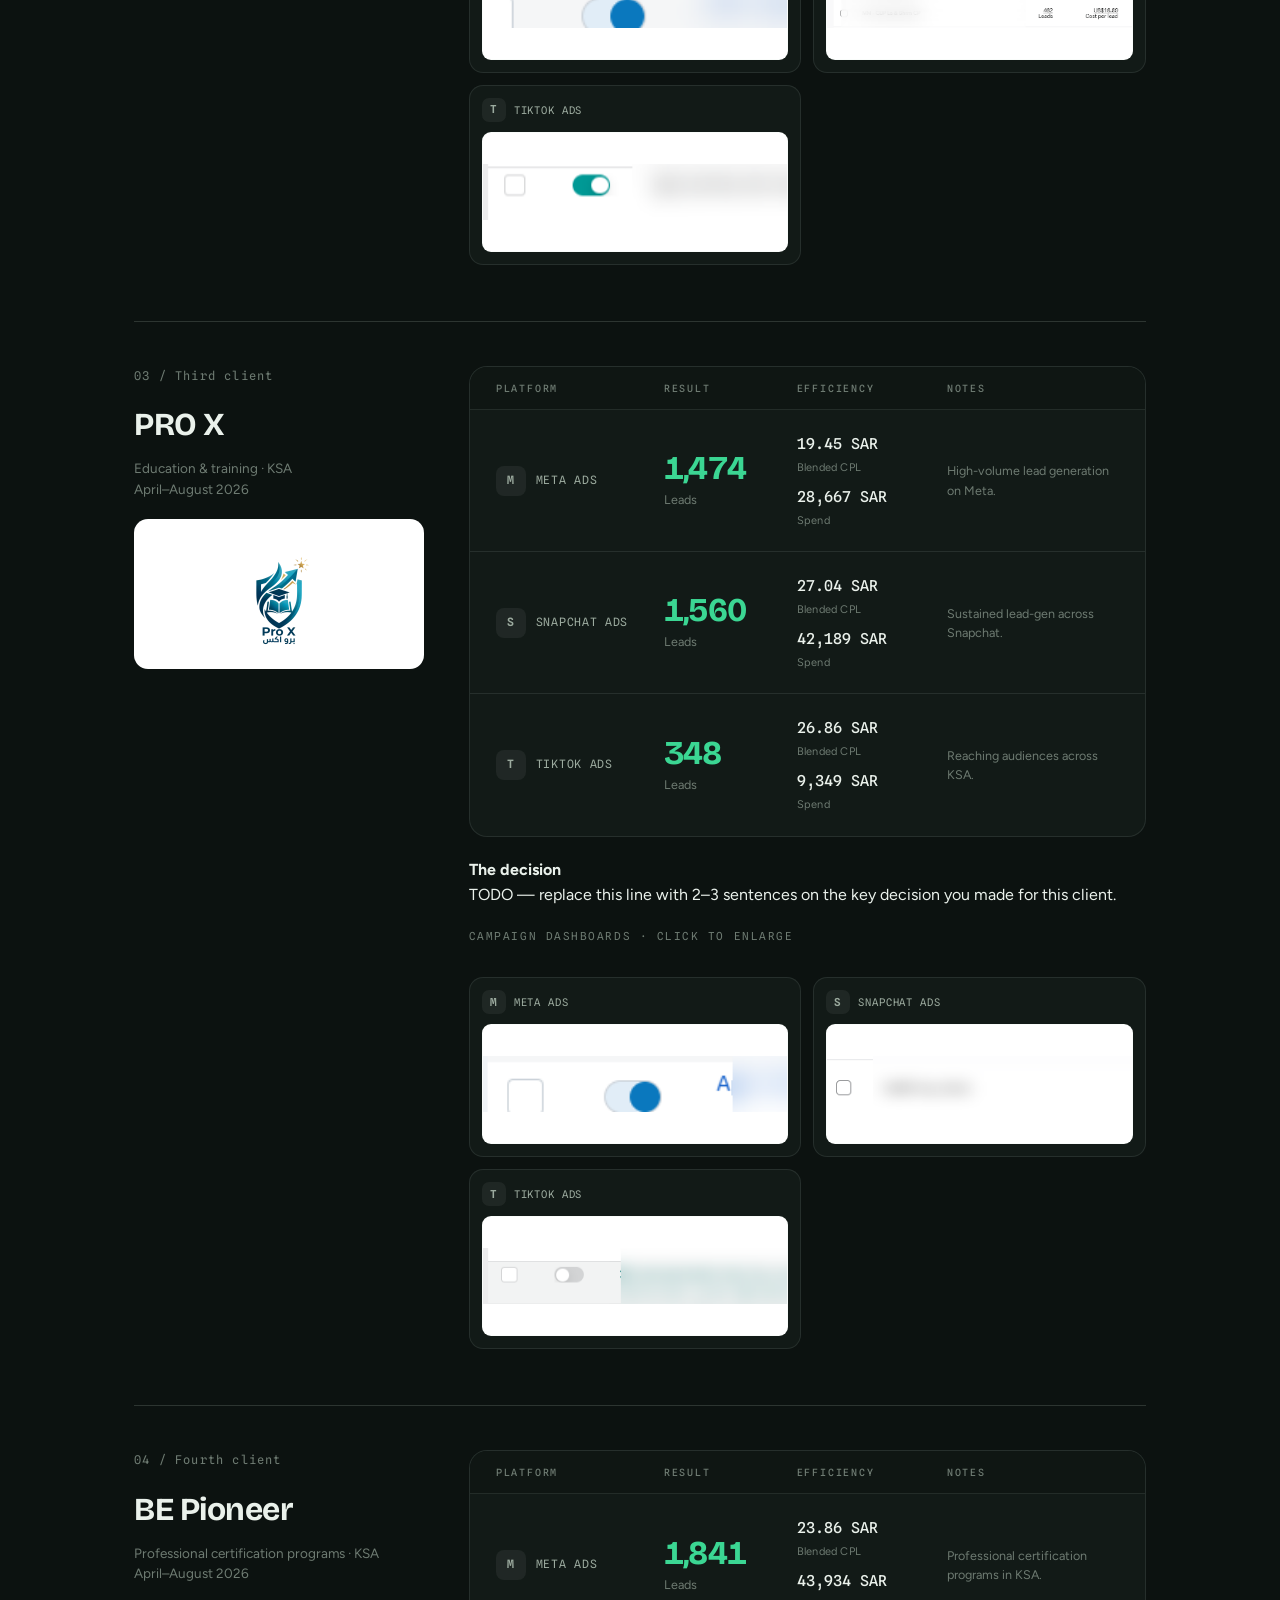
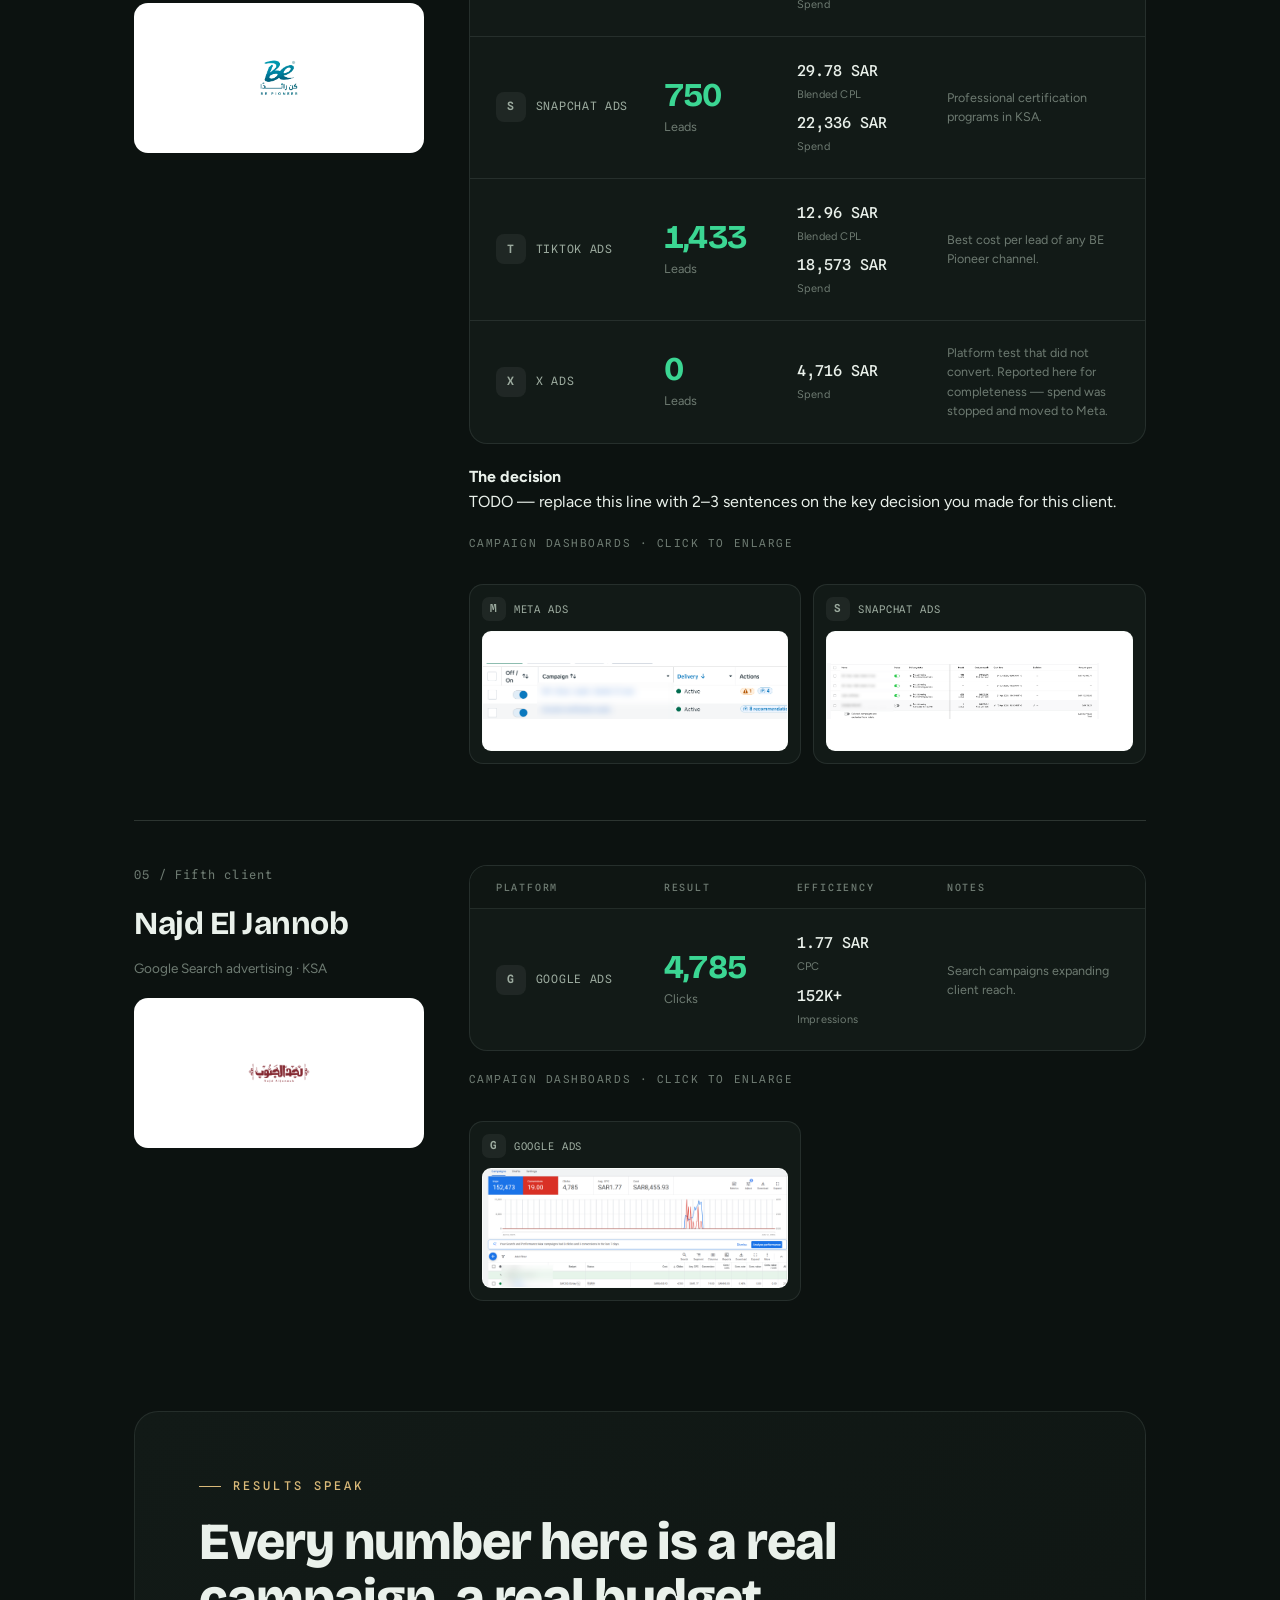
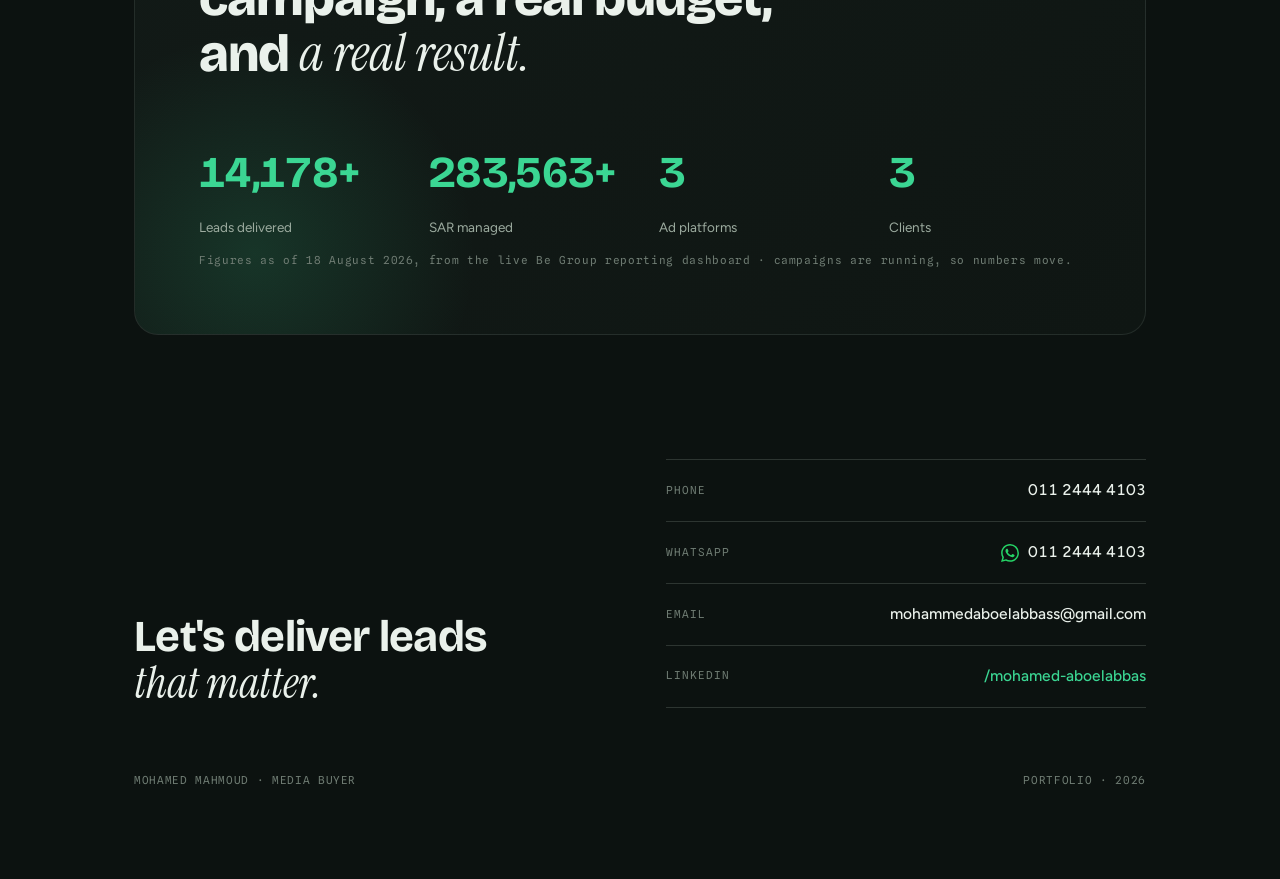
==== commit 576b793c: "Add files via upload" ====
--- a/index.html
+++ b/index.html
@@ -134,6 +134,10 @@
           <div class="bar-track"><div class="bar-fill" style="width:0.3%"></div></div>
         </div>
         <p class="chart-foot">Plus <strong>4,785 clicks</strong> via Google Search Ads at <strong>1.77 SAR</strong> CPC, and <strong>4,716 SAR</strong> tested on X. Platform totals sum to <strong>25,571</strong> leads.</p>
+        <div class="reporting">
+          <h4>Reporting &amp; systems</h4>
+          <p>Built and maintain a live multi-client reporting dashboard that pulls from each client's sheet — tracking spend, leads, blended CPL and monthly lead-target progress across all accounts and platforms in one place.</p>
+        </div>
       </div>
 
     </div>
@@ -205,10 +209,20 @@
           </div>
           <div class="ledger-row record">
             <div class="ledger-platform"><span class="ledger-badge">✦</span><span>All programs · Sales</span></div>
-            <div class="ledger-result"><div class="num">17.5x</div><small>Return on ad spend · May–June 2026</small></div>
-            <div class="ledger-stats"><div><div class="num">1,455,405 SAR</div><small>Sales value · May–June 2026</small></div></div>
-            <p class="ledger-note">Generated 1,455,405 SAR in sales across Waqf's four program tracks over May–June 2026 — turning every 1 SAR spent into 17+ SAR in revenue.</p>
-          </div>
+            <div class="ledger-result"><div class="num">17.5x</div><small>Return on ad spend</small></div>
+            <div class="ledger-stats">
+              <div><div class="num">1,455,405 SAR</div><small>Sales value</small></div>
+              <div><div class="num">83,383 SAR</div><small>Ad spend</small></div>
+              <div><div class="num">May–June 2026</div><small>Period</small></div>
+            </div>
+            <p class="ledger-note">Generated 1,455,405 SAR in sales across Waqf's four program tracks — turning every 1 SAR spent into 17+ SAR in revenue. ROAS is calculated on May–June spend of 83,383 SAR; the platform table above covers the wider June–August period.</p>
+          </div>
+        </div>
+
+        <!-- TODO Mohamed: write 2-3 sentences on the key decision here -->
+        <div class="decision">
+          <h4>The decision</h4>
+          <p class="decision-todo">TODO — replace this line with 2–3 sentences on the key decision you made for this client.</p>
         </div>
 
         <!-- Featured result — a SUBSET of the Meta 11,748 above, not extra leads -->
@@ -295,6 +309,12 @@
           </div>
         </div>
 
+        <!-- TODO Mohamed: write 2-3 sentences on the key decision here -->
+        <div class="decision">
+          <h4>The decision</h4>
+          <p class="decision-todo">TODO — replace this line with 2–3 sentences on the key decision you made for this client.</p>
+        </div>
+
         <p class="shots-label">Campaign dashboards · click to enlarge</p>
         <div class="shots">
           <a class="shot shot-link wide" href="img/shot-betraining-meta.png">
@@ -357,6 +377,12 @@
           </div>
         </div>
 
+        <!-- TODO Mohamed: write 2-3 sentences on the key decision here -->
+        <div class="decision">
+          <h4>The decision</h4>
+          <p class="decision-todo">TODO — replace this line with 2–3 sentences on the key decision you made for this client.</p>
+        </div>
+
         <p class="shots-label">Campaign dashboards · click to enlarge</p>
         <div class="shots">
           <a class="shot shot-link wide" href="img/shot-prox-meta.png">
@@ -425,6 +451,12 @@
             </div>
             <p class="ledger-note">Platform test that did not convert. Reported here for completeness — spend was stopped and moved to Meta.</p>
           </div>
+        </div>
+
+        <!-- TODO Mohamed: write 2-3 sentences on the key decision here -->
+        <div class="decision">
+          <h4>The decision</h4>
+          <p class="decision-todo">TODO — replace this line with 2–3 sentences on the key decision you made for this client.</p>
         </div>
 
         <p class="shots-label">Campaign dashboards · click to enlarge</p>
@@ -508,7 +540,7 @@
           <h2>Let's deliver leads<br><em>that matter.</em></h2>
         </div>
         <div class="contact-rows" data-reveal>
-          <a class="contact-row" href="tel:01124444103">
+          <a class="contact-row" href="tel:+201124444103">
             <span class="k">Phone</span>
             <span class="v num">011 2444 4103</span>
           </a>
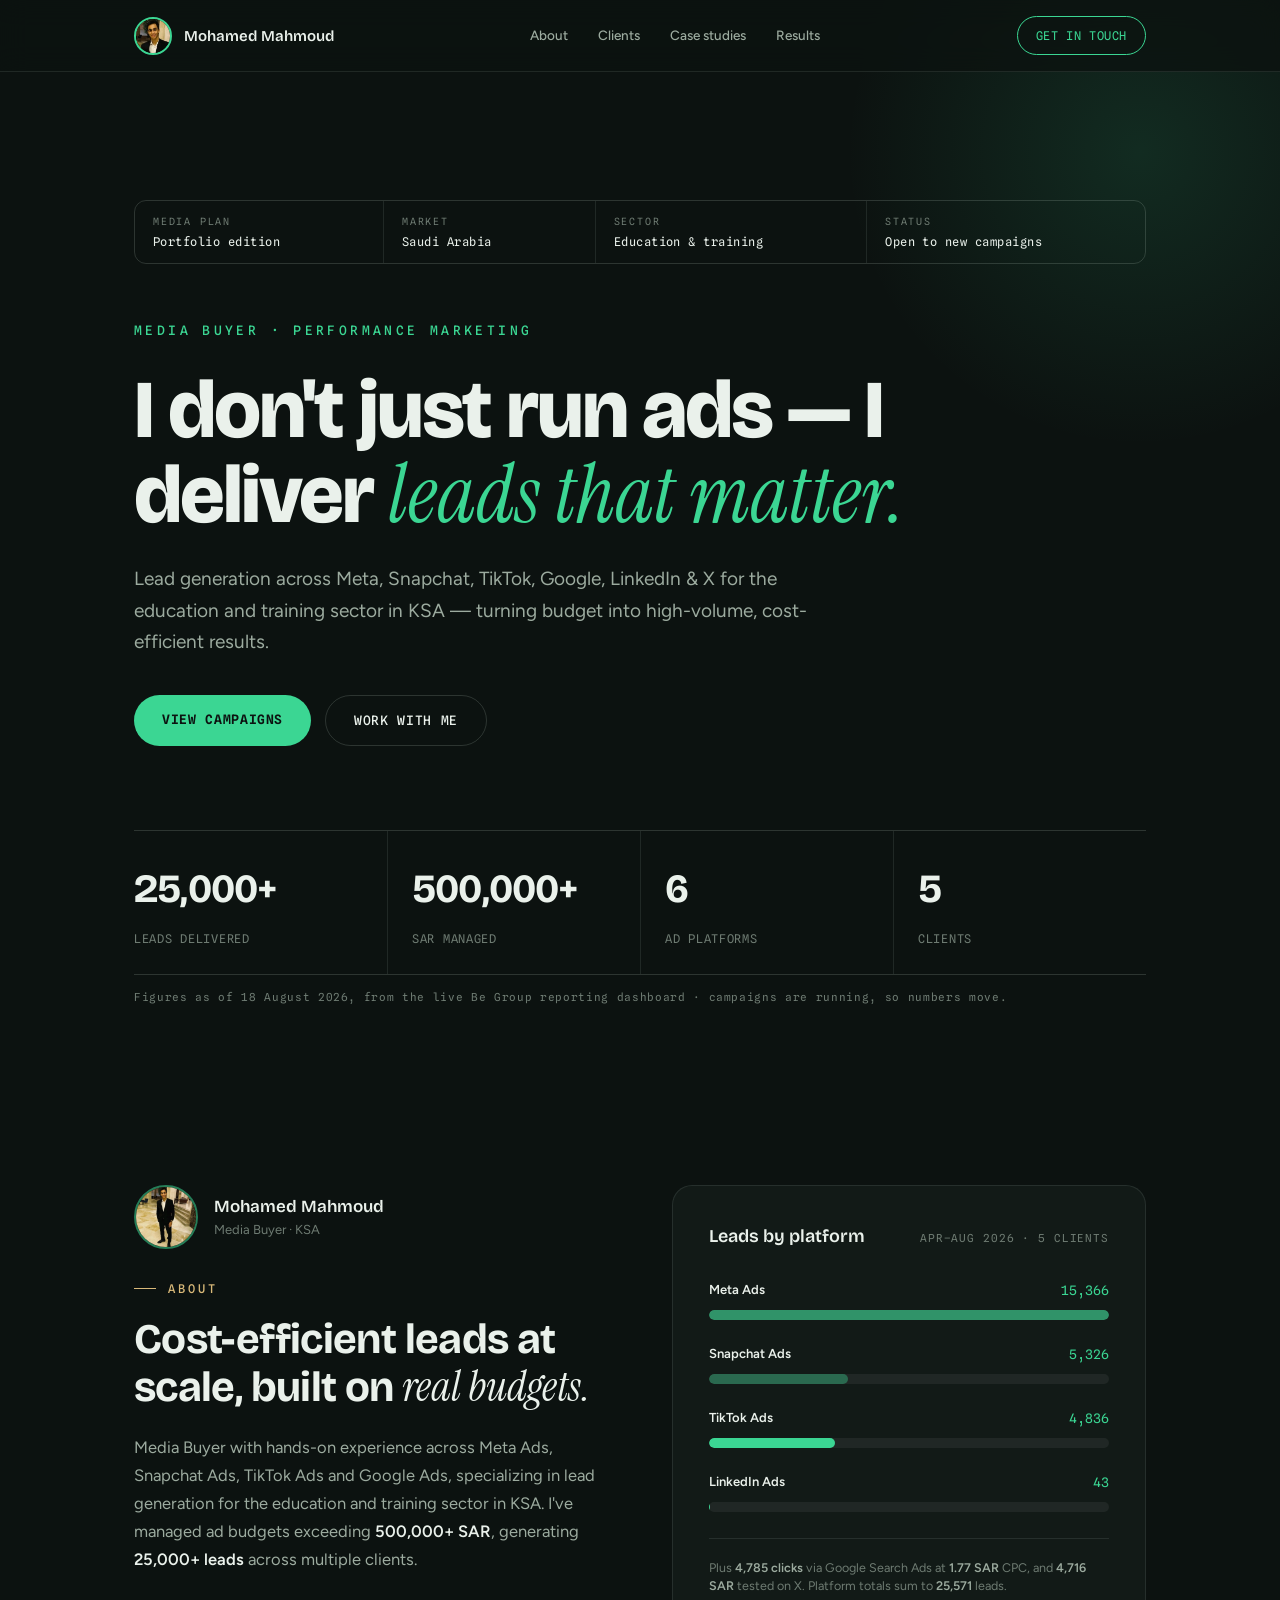
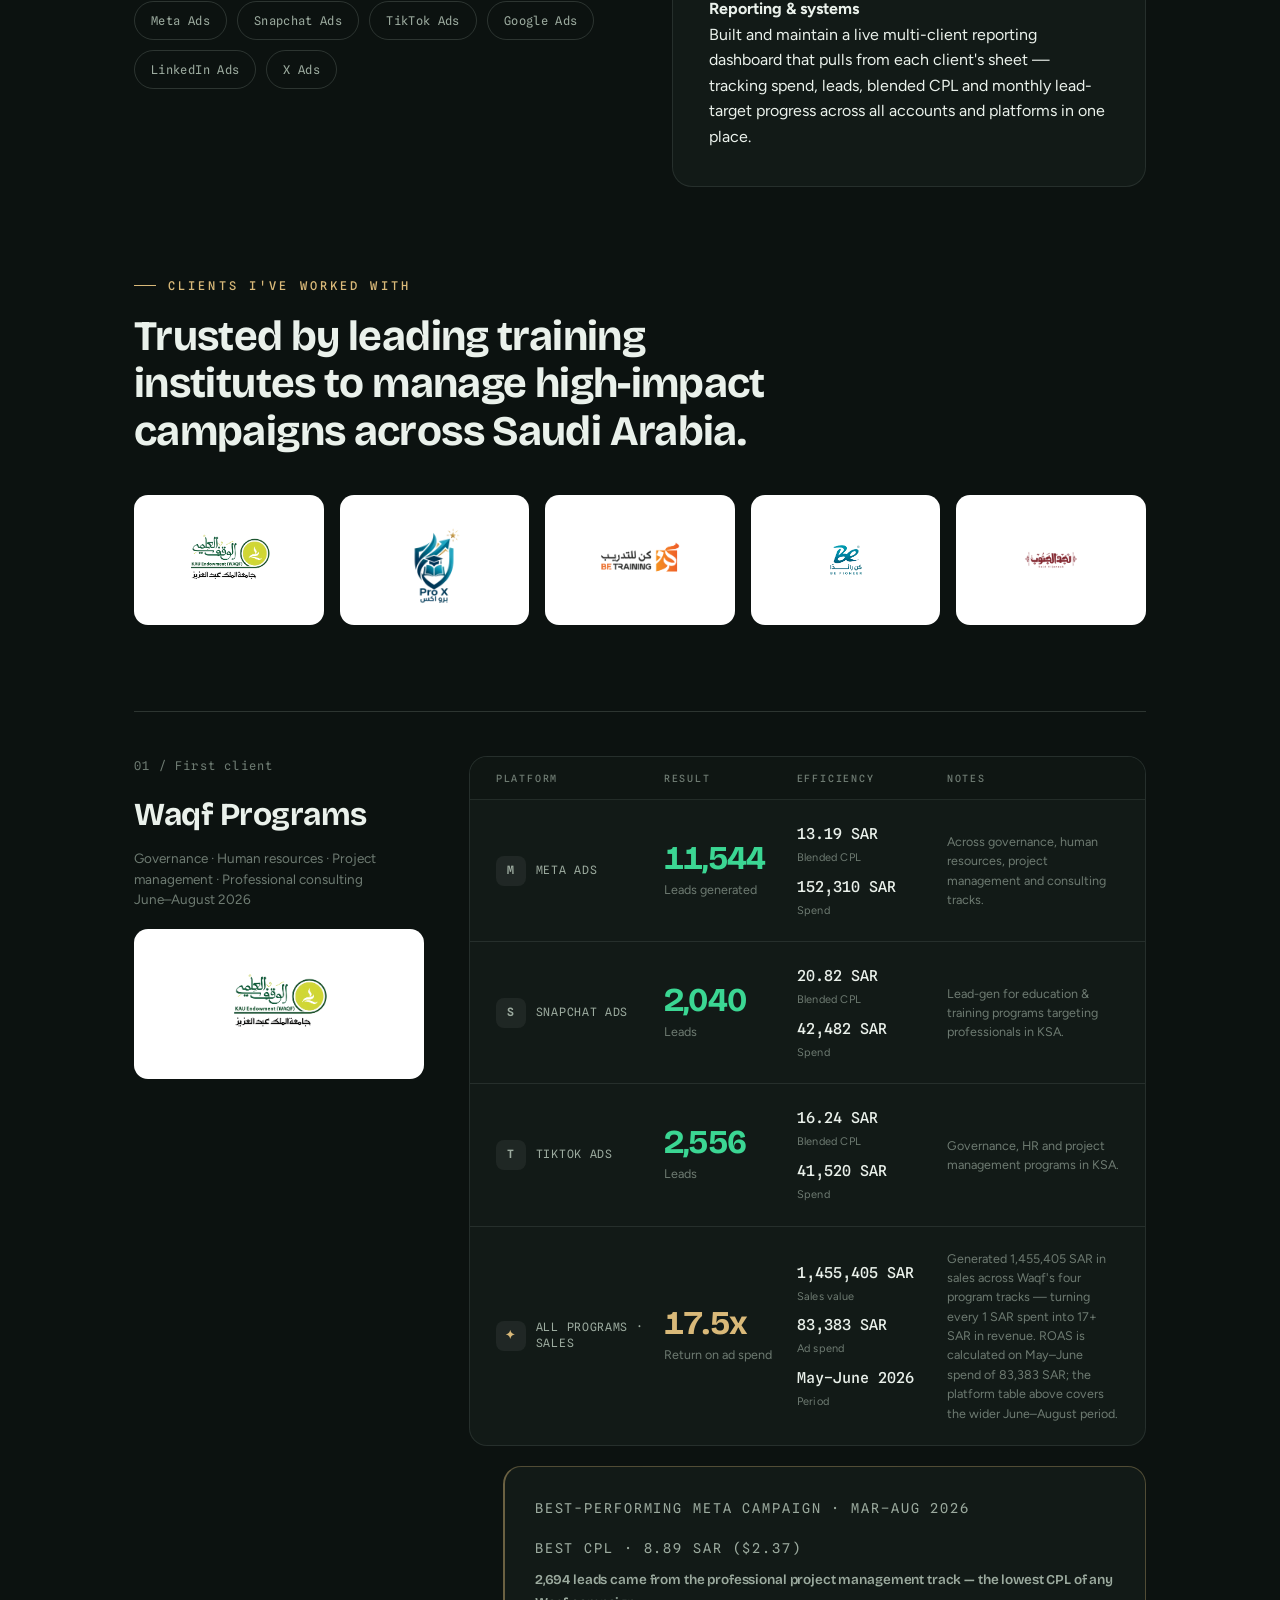
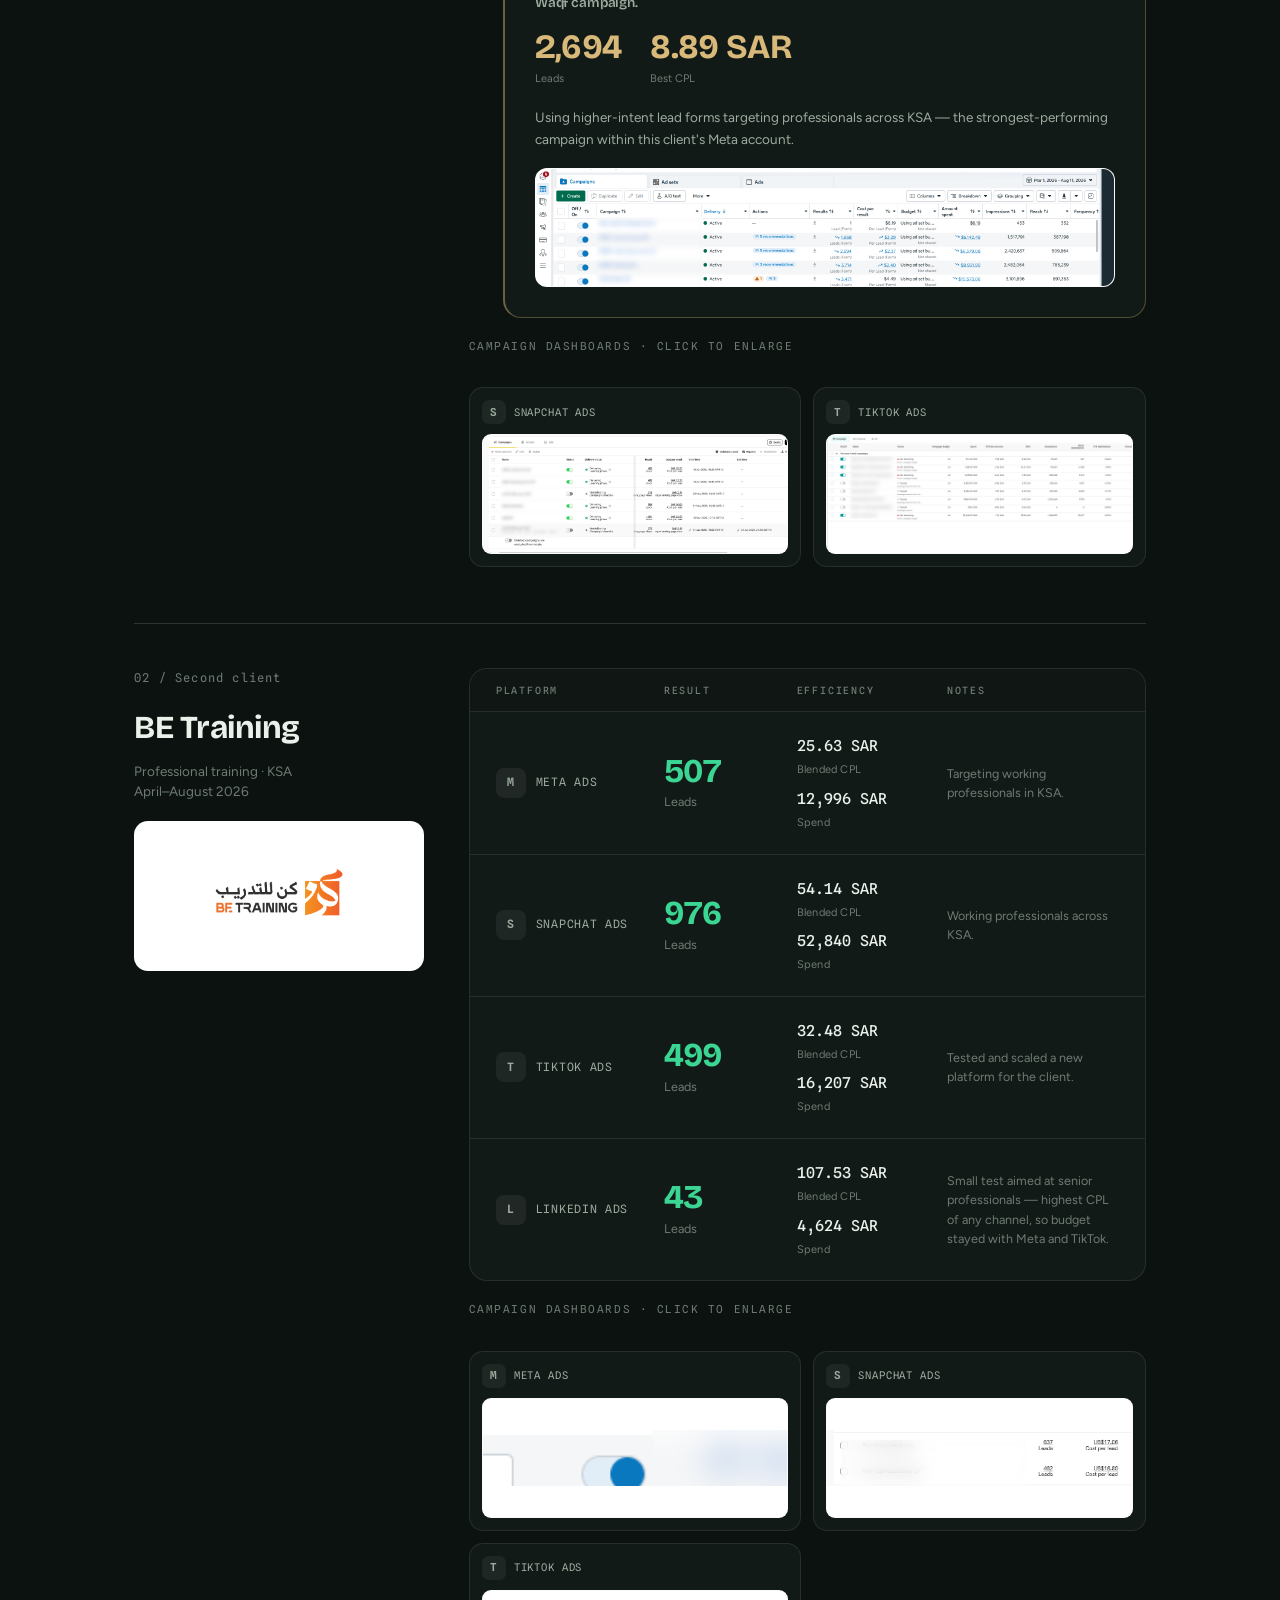
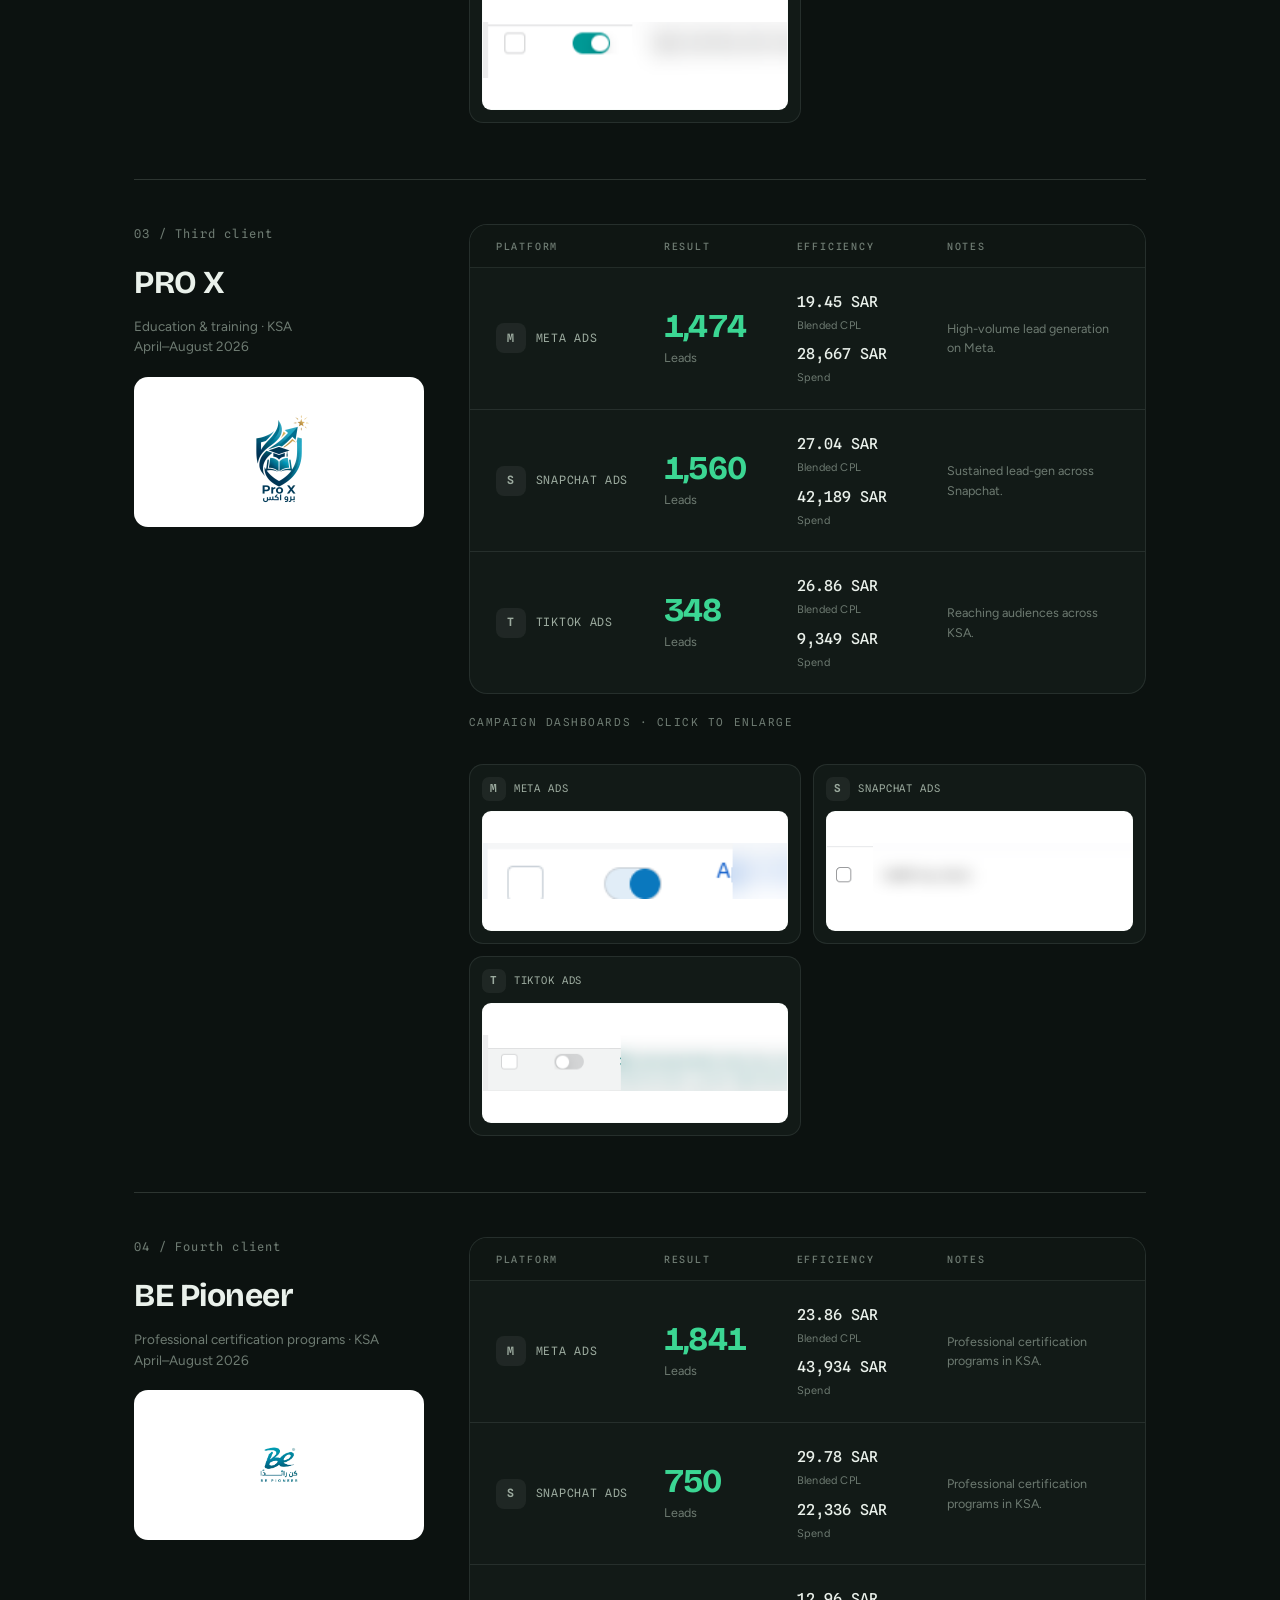
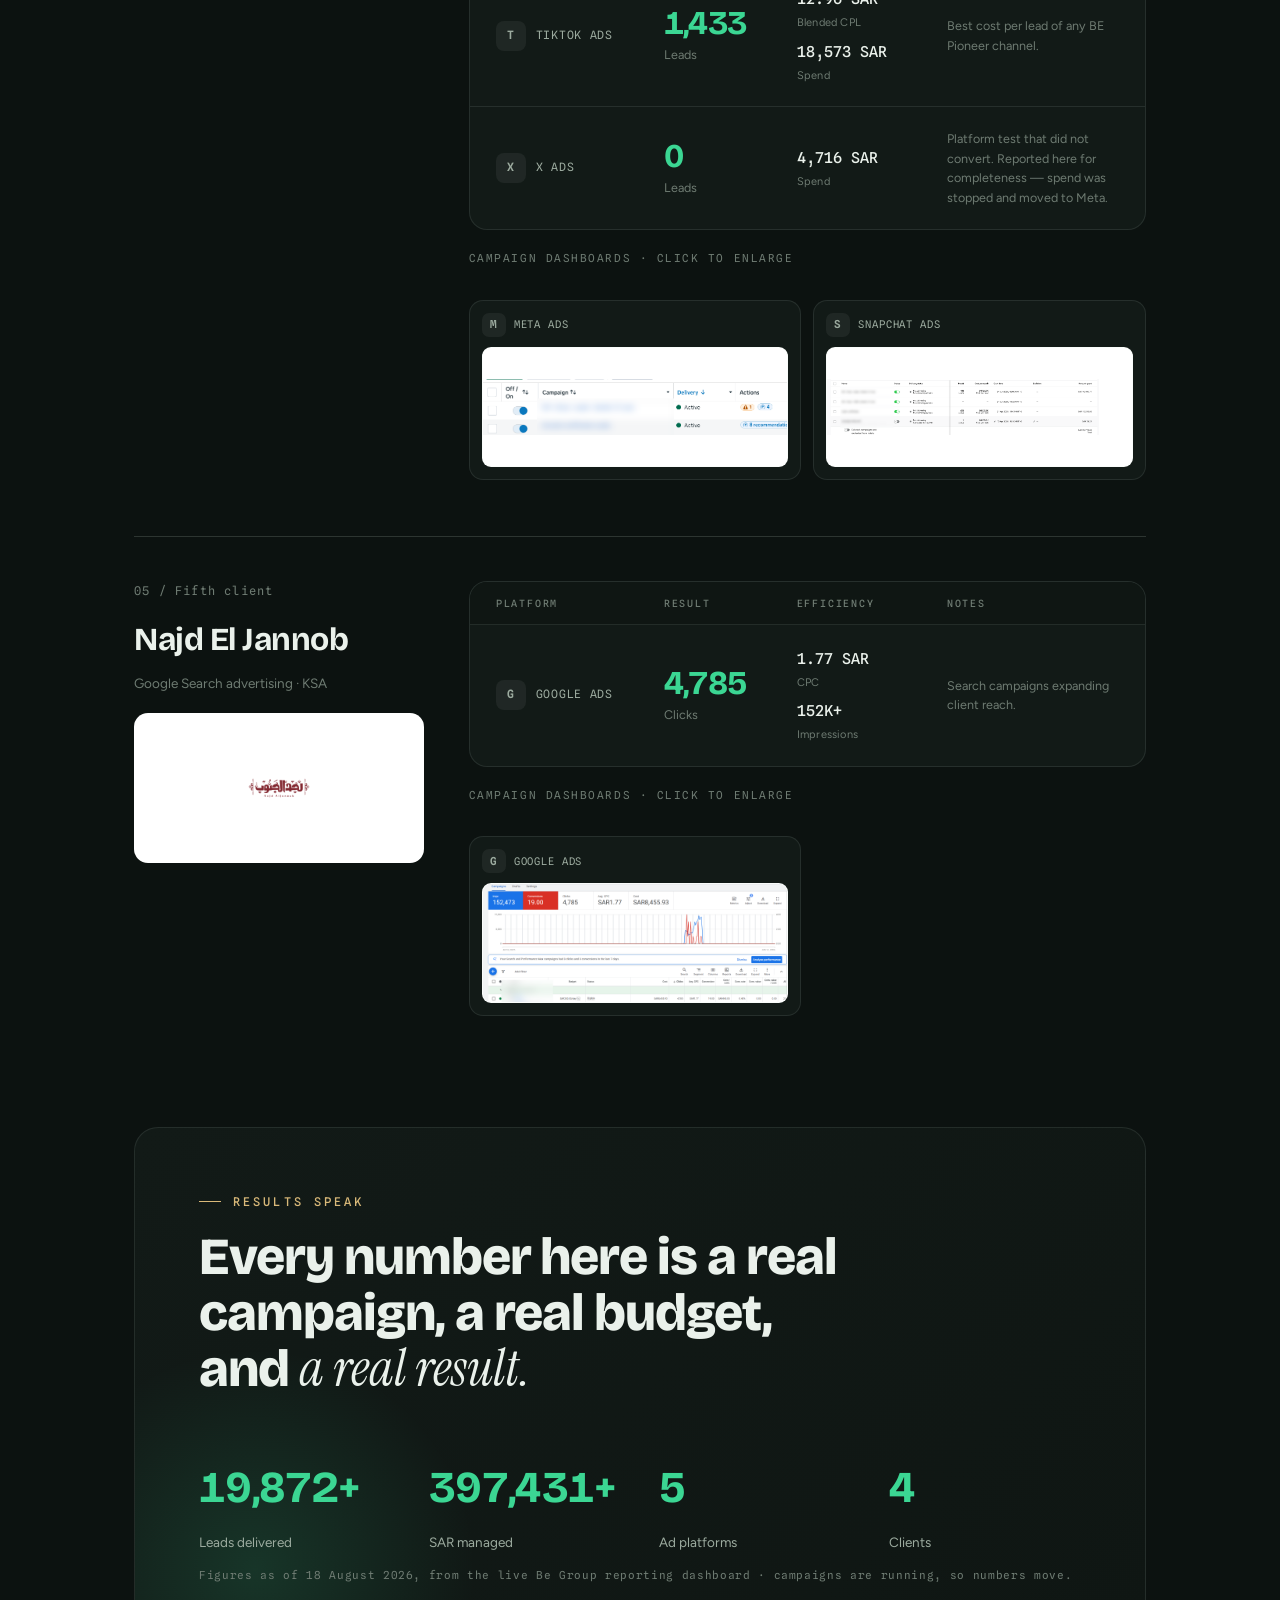
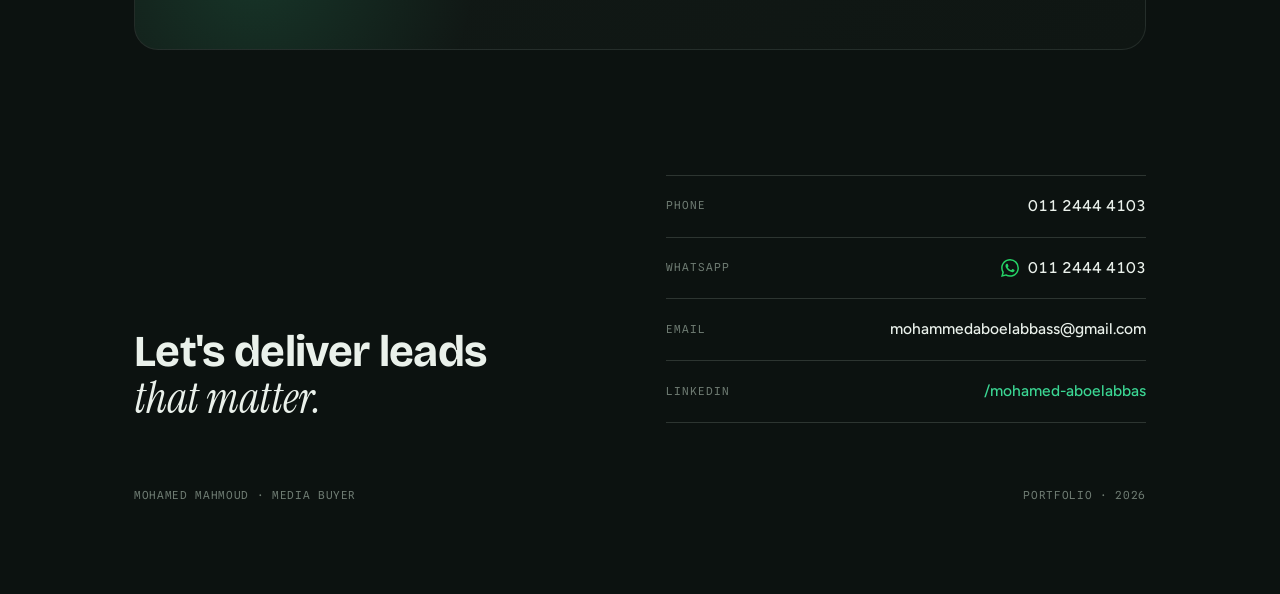
==== commit 3ecedcc4: "Add files via upload" ====
--- a/index.html
+++ b/index.html
@@ -98,9 +98,6 @@
         <p class="eyebrow">About</p>
         <h2 class="section-title">Cost-efficient leads at scale, built on <em>real budgets.</em></h2>
         <p class="about-copy">Media Buyer with hands-on experience across Meta Ads, Snapchat Ads, TikTok Ads and Google Ads, specializing in lead generation for the education and training sector in KSA. I've managed ad budgets exceeding <strong>500,000+ SAR</strong>, generating <strong>25,000+ leads</strong> across multiple clients.</p>
-        <!-- TODO — best-CPL claim removed Aug 2026: the previous "3.86 SAR ($1.03) best CPL"
-             could not be verified against any Ads Manager screenshot. Re-add here only
-             once a screenshot backs it, e.g.: with CPL as low as <strong class="hot">X.XX SAR</strong>. -->
         <div class="platform-tags">
           <span>Meta Ads</span>
           <span>Snapchat Ads</span>
@@ -219,12 +216,6 @@
           </div>
         </div>
 
-        <!-- TODO Mohamed: write 2-3 sentences on the key decision here -->
-        <div class="decision">
-          <h4>The decision</h4>
-          <p class="decision-todo">TODO — replace this line with 2–3 sentences on the key decision you made for this client.</p>
-        </div>
-
         <!-- Featured result — a SUBSET of the Meta 11,748 above, not extra leads -->
         <div class="feature feature-subset">
           <p class="subset-label">Best-performing Meta campaign · Mar–Aug 2026</p>
@@ -309,12 +300,6 @@
           </div>
         </div>
 
-        <!-- TODO Mohamed: write 2-3 sentences on the key decision here -->
-        <div class="decision">
-          <h4>The decision</h4>
-          <p class="decision-todo">TODO — replace this line with 2–3 sentences on the key decision you made for this client.</p>
-        </div>
-
         <p class="shots-label">Campaign dashboards · click to enlarge</p>
         <div class="shots">
           <a class="shot shot-link wide" href="img/shot-betraining-meta.png">
@@ -377,12 +362,6 @@
           </div>
         </div>
 
-        <!-- TODO Mohamed: write 2-3 sentences on the key decision here -->
-        <div class="decision">
-          <h4>The decision</h4>
-          <p class="decision-todo">TODO — replace this line with 2–3 sentences on the key decision you made for this client.</p>
-        </div>
-
         <p class="shots-label">Campaign dashboards · click to enlarge</p>
         <div class="shots">
           <a class="shot shot-link wide" href="img/shot-prox-meta.png">
@@ -451,12 +430,6 @@
             </div>
             <p class="ledger-note">Platform test that did not convert. Reported here for completeness — spend was stopped and moved to Meta.</p>
           </div>
-        </div>
-
-        <!-- TODO Mohamed: write 2-3 sentences on the key decision here -->
-        <div class="decision">
-          <h4>The decision</h4>
-          <p class="decision-todo">TODO — replace this line with 2–3 sentences on the key decision you made for this client.</p>
         </div>
 
         <p class="shots-label">Campaign dashboards · click to enlarge</p>
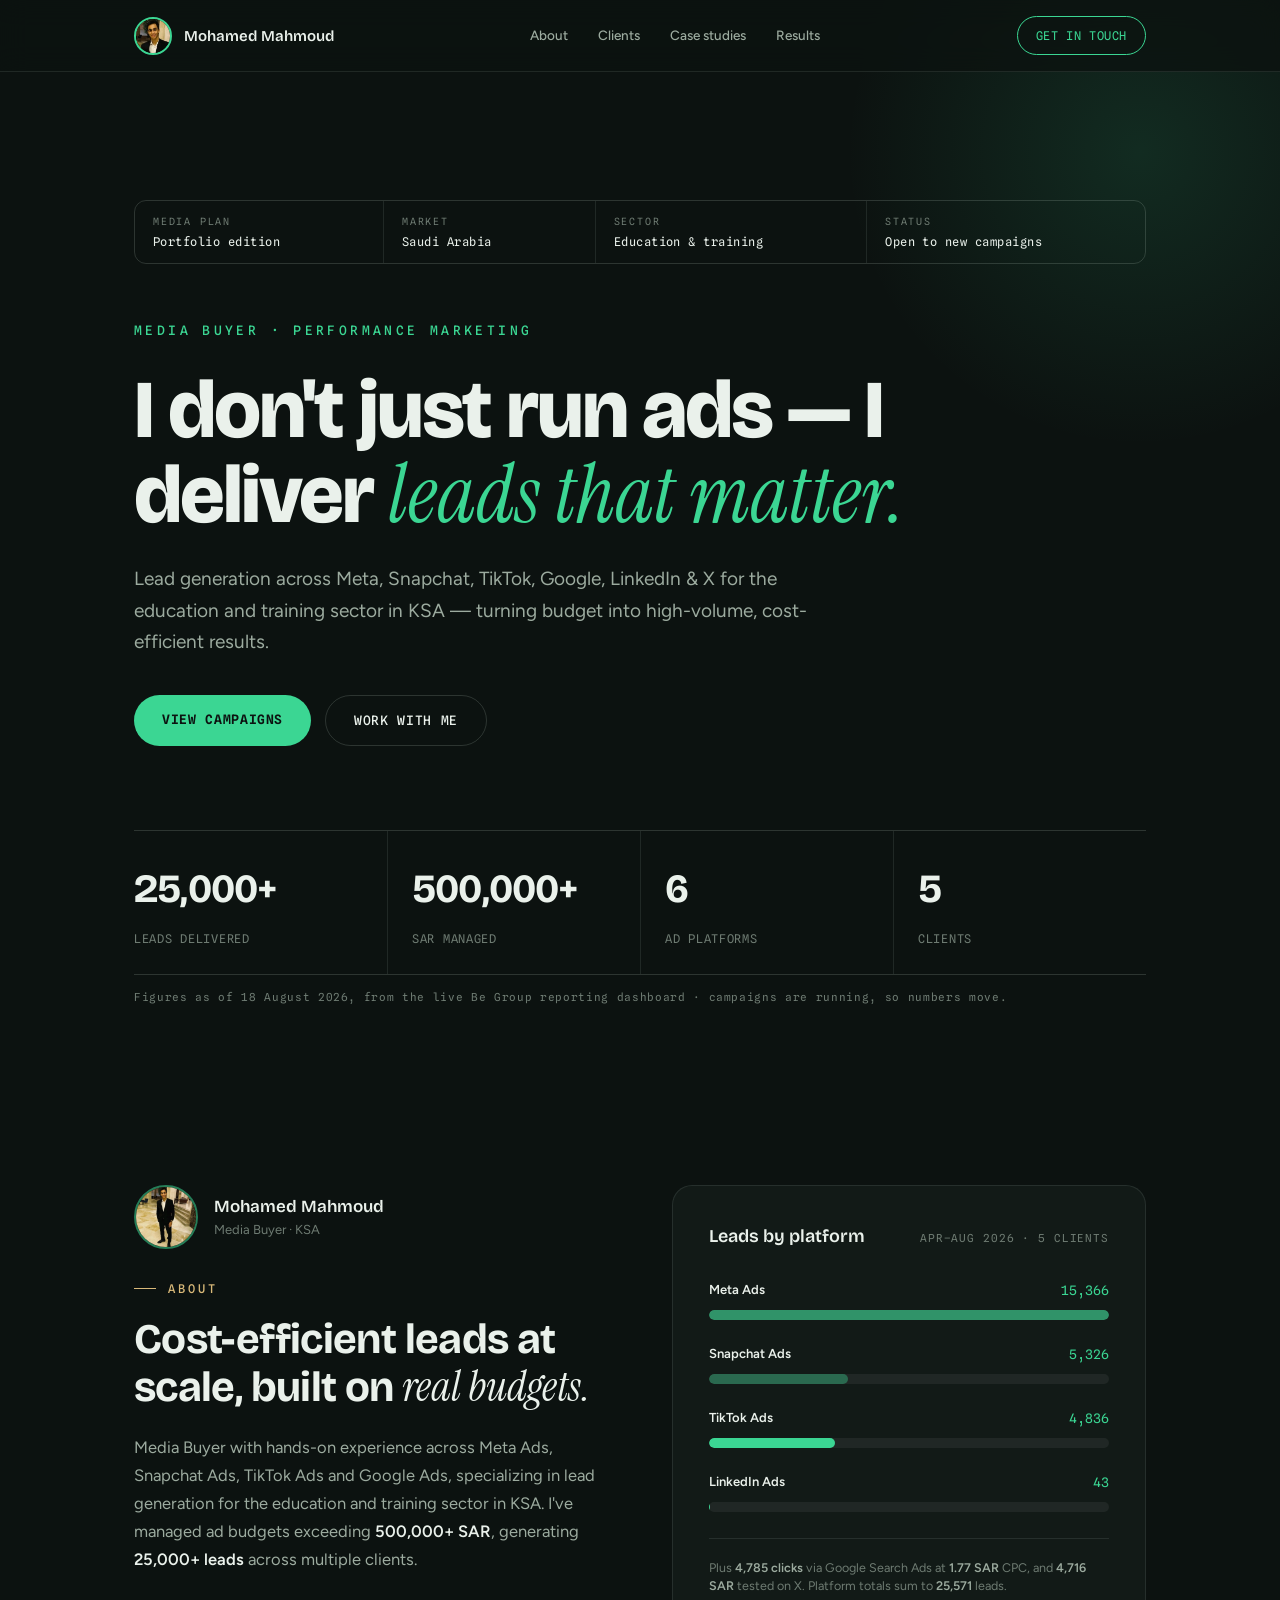
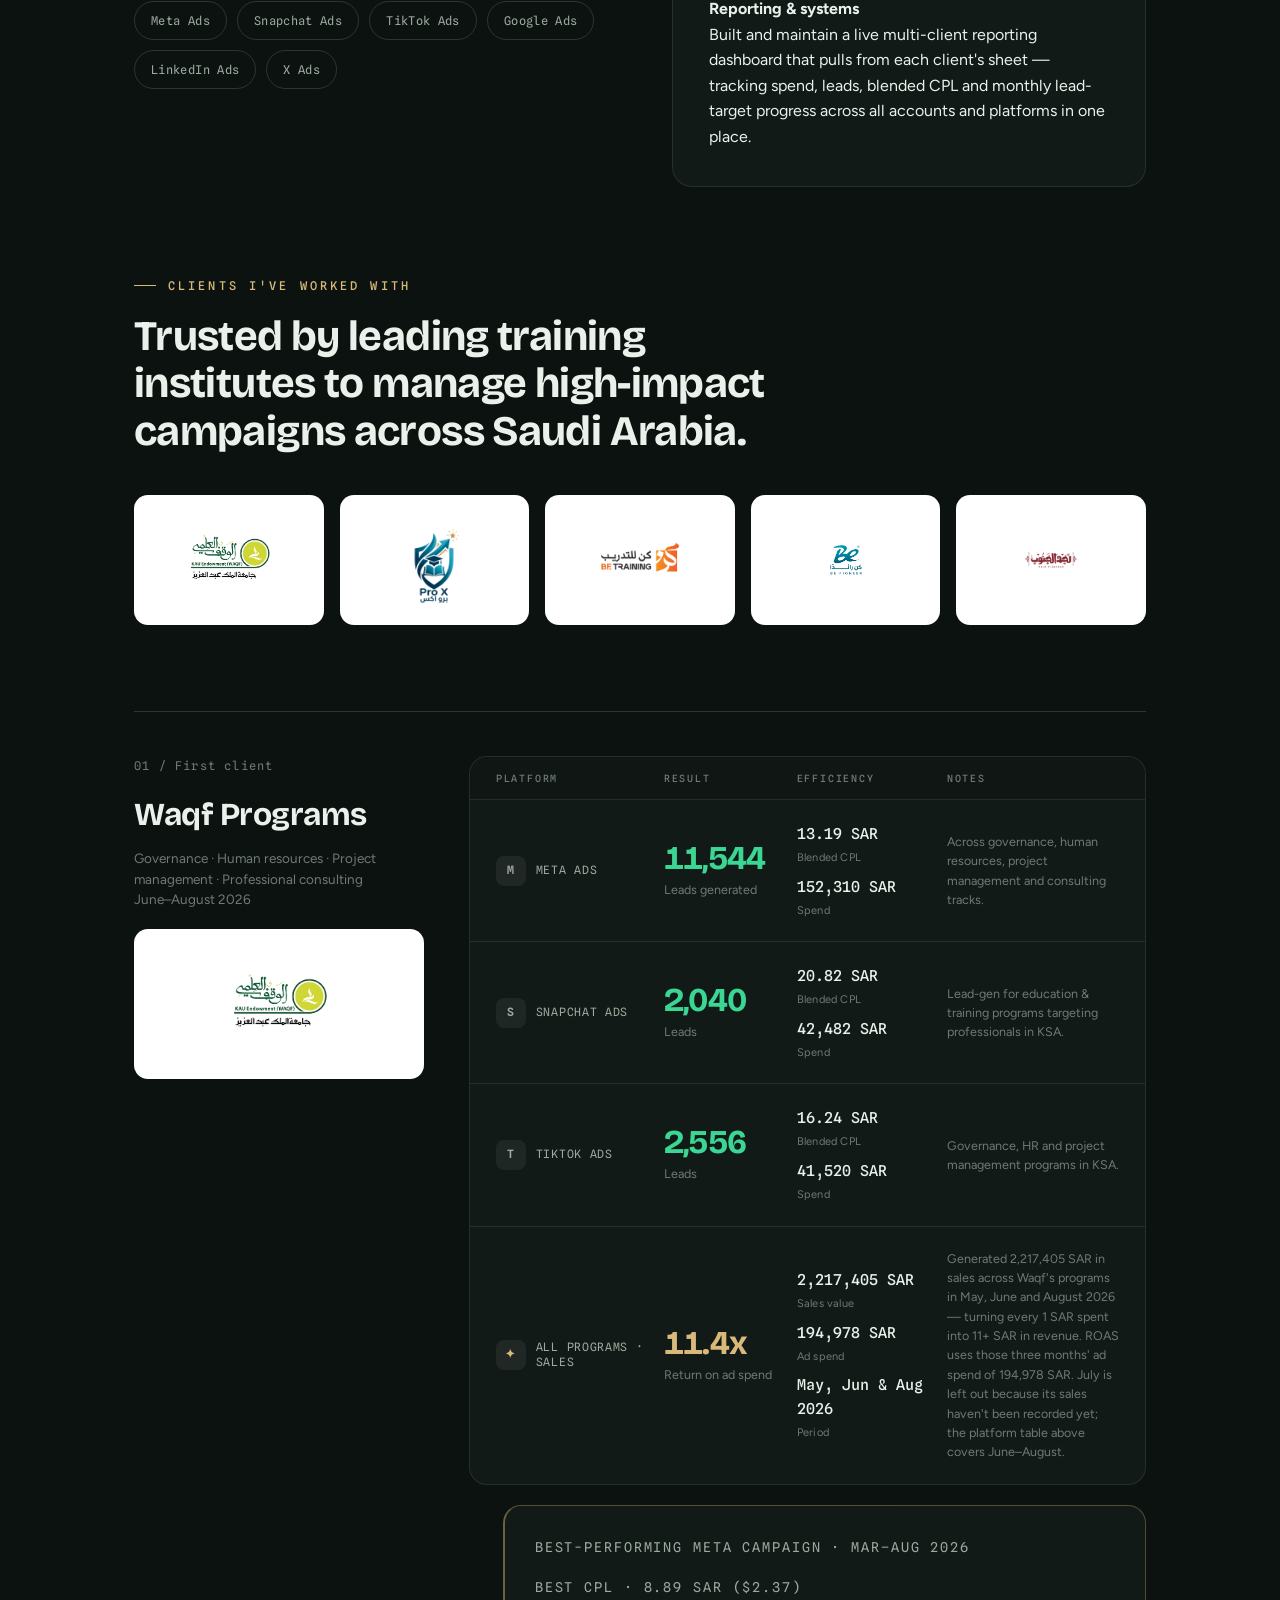
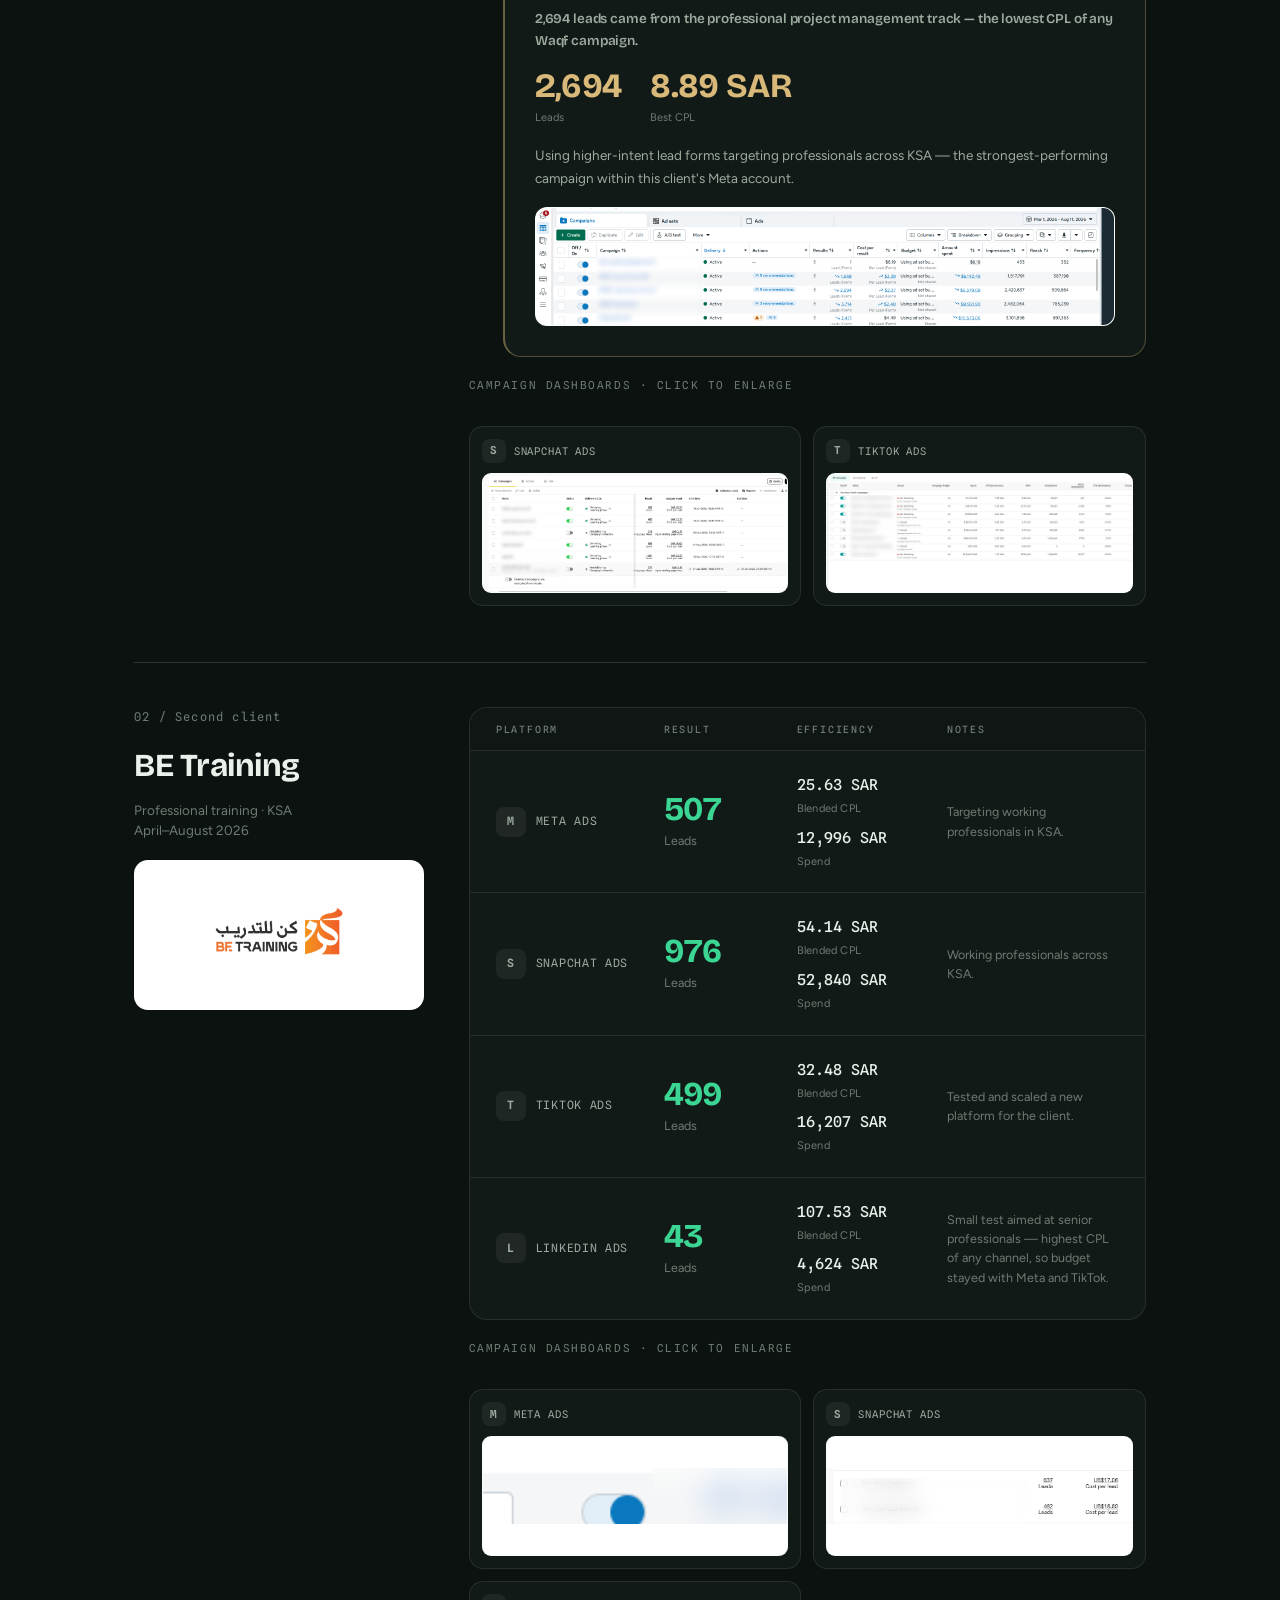
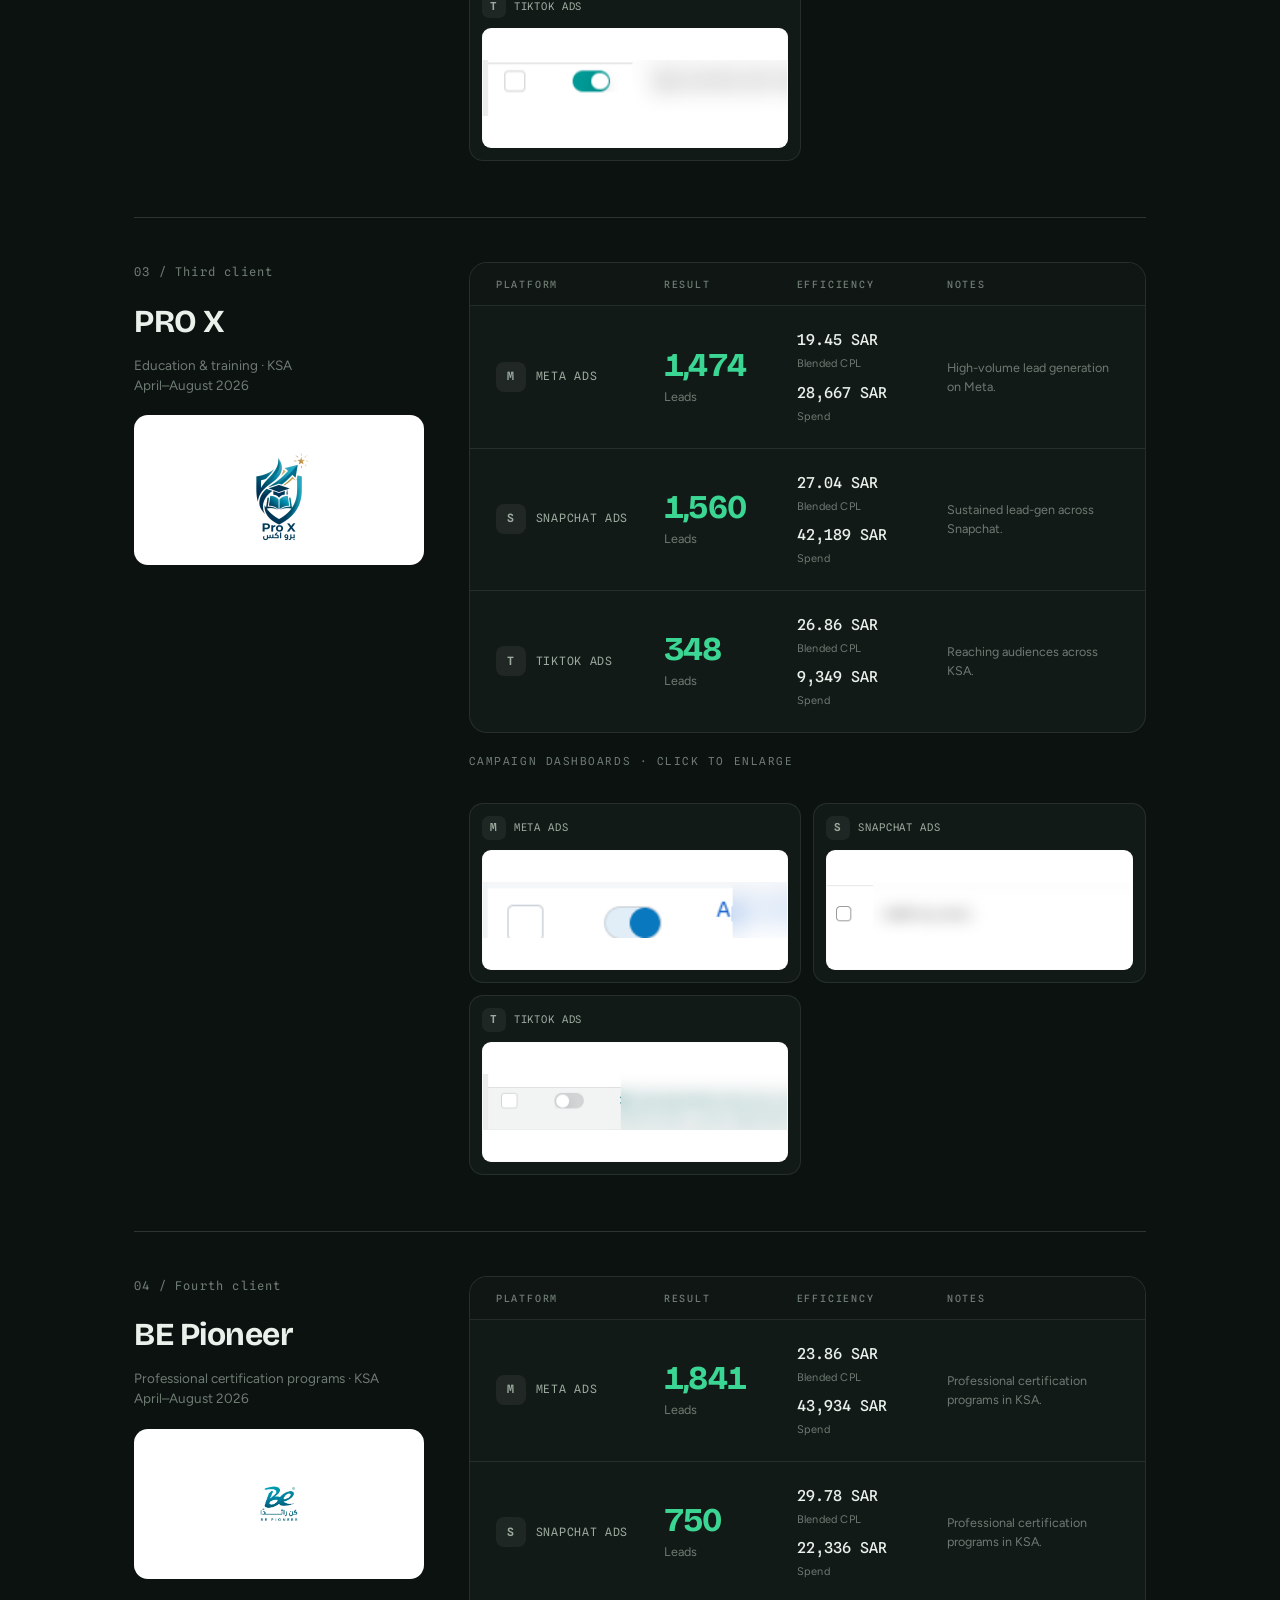
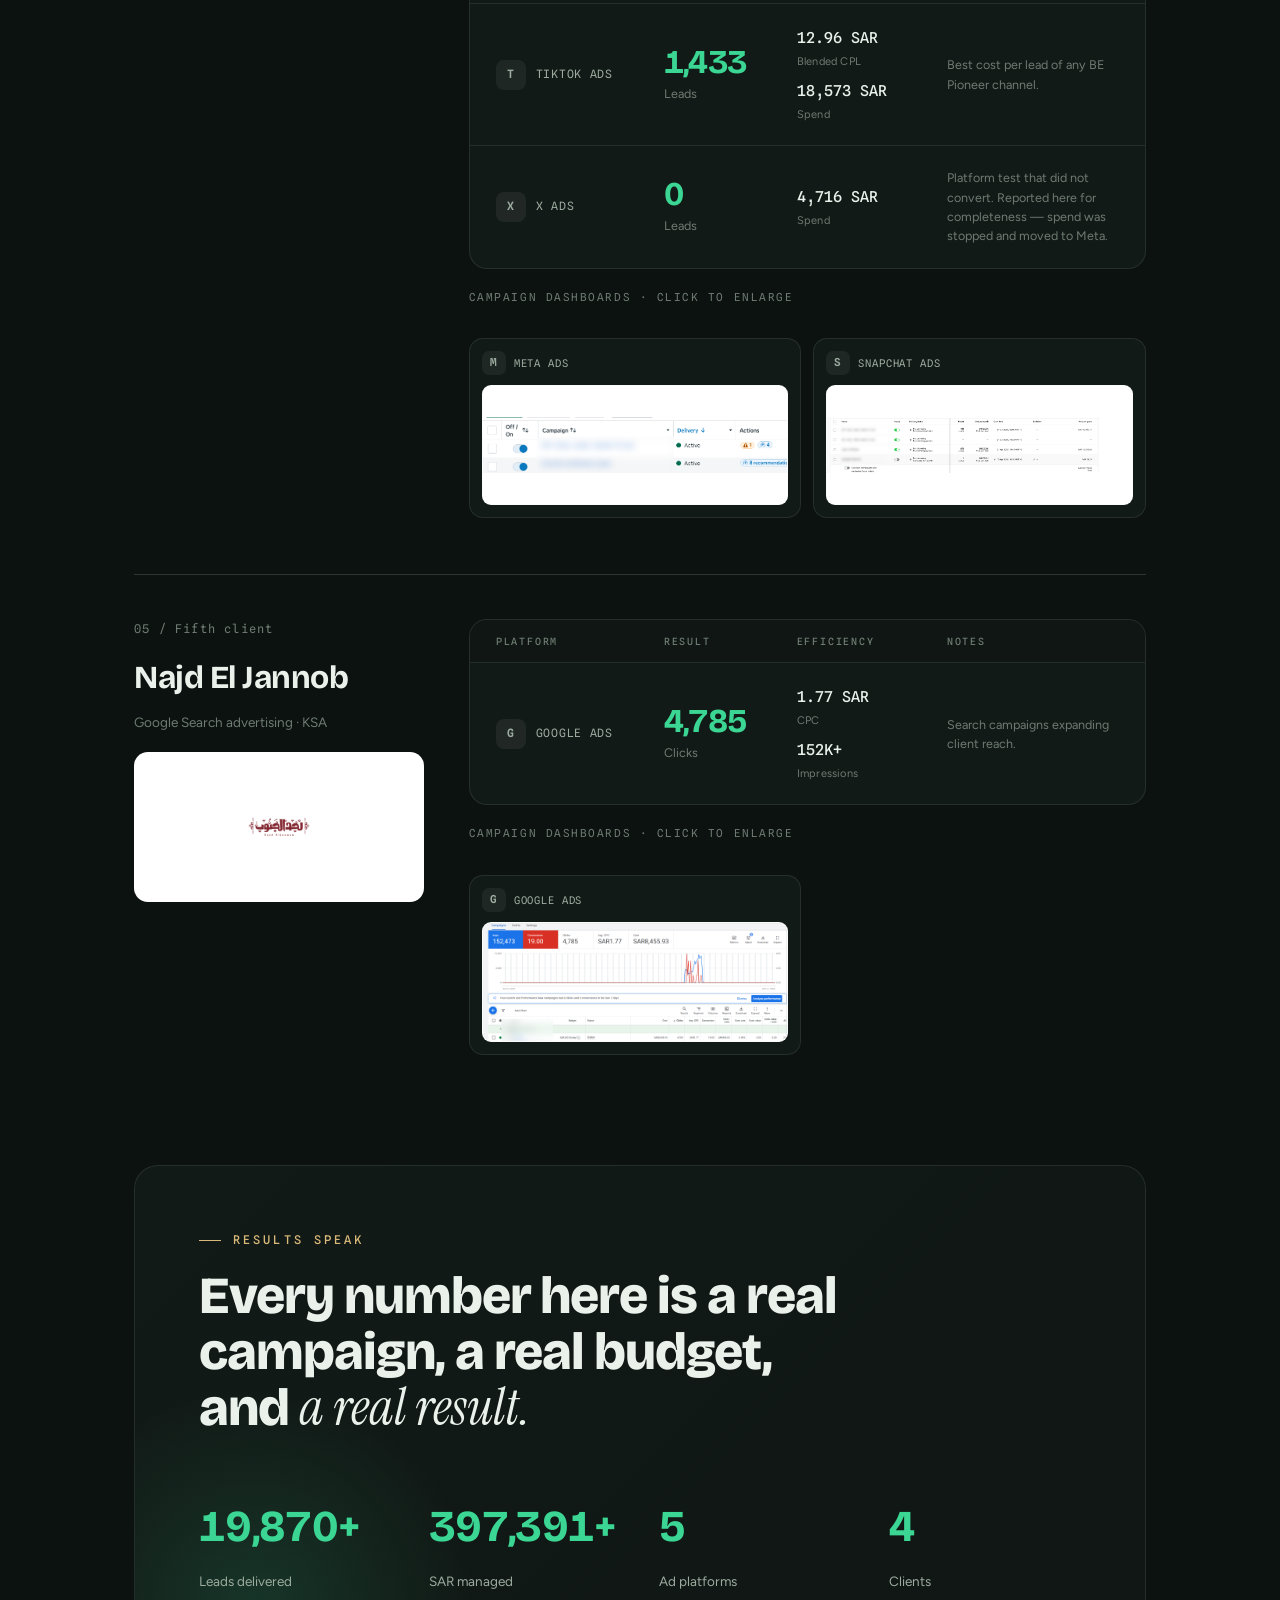
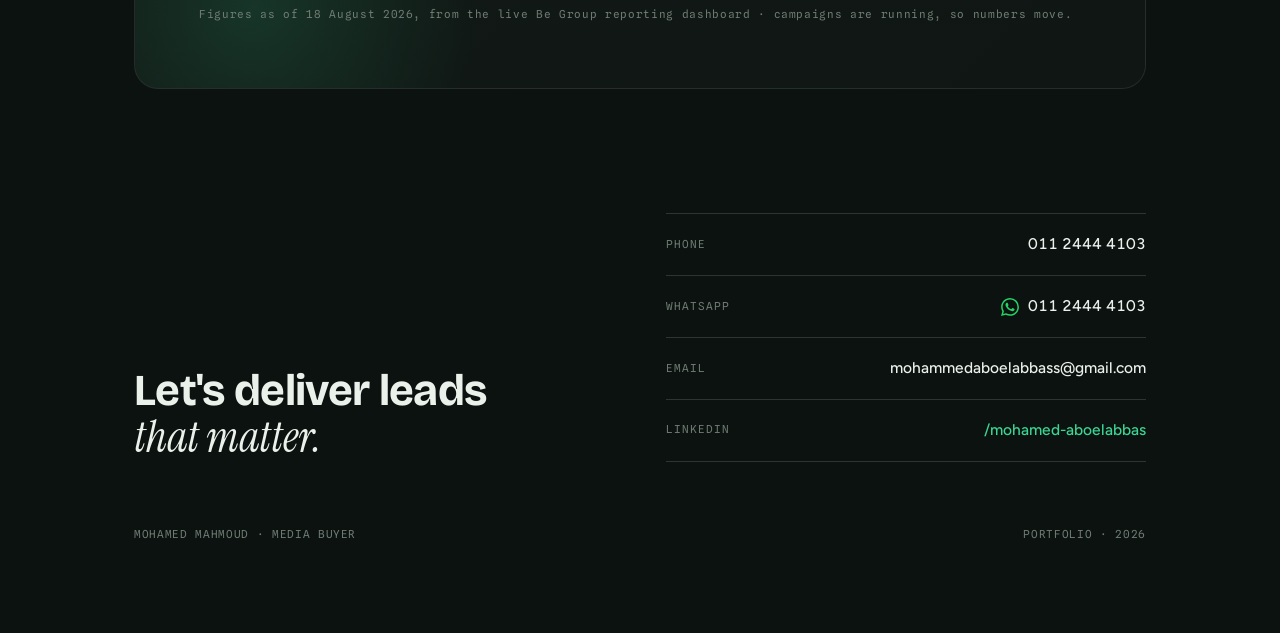
==== commit 97fe317f: "Add files via upload" ====
--- a/index.html
+++ b/index.html
@@ -6,7 +6,7 @@
 
   <!-- ══════════ SEO — edit title & description here ══════════ -->
   <title>Mohamed Mahmoud — Media Buyer · Performance Marketing, KSA</title>
-  <meta name="description" content="Media buyer specializing in lead generation for the education and training sector in KSA. 25,000+ leads and 500,000+ SAR managed across Meta, Snapchat, TikTok, Google, LinkedIn & X, with 17.5x ROAS on tracked sales (May–June 2026).">
+  <meta name="description" content="Media buyer specializing in lead generation for the education and training sector in KSA. 25,000+ leads and 500,000+ SAR managed across Meta, Snapchat, TikTok, Google, LinkedIn & X, with 11.4x ROAS on tracked sales (May, June & August 2026).">
   <link rel="canonical" href="https://mohammedaboelabbass-web.github.io/Mohamed-mahmoud-portfolio/">
 
   <!-- Social sharing preview (WhatsApp / LinkedIn) -->
@@ -206,13 +206,13 @@
           </div>
           <div class="ledger-row record">
             <div class="ledger-platform"><span class="ledger-badge">✦</span><span>All programs · Sales</span></div>
-            <div class="ledger-result"><div class="num">17.5x</div><small>Return on ad spend</small></div>
-            <div class="ledger-stats">
-              <div><div class="num">1,455,405 SAR</div><small>Sales value</small></div>
-              <div><div class="num">83,383 SAR</div><small>Ad spend</small></div>
-              <div><div class="num">May–June 2026</div><small>Period</small></div>
-            </div>
-            <p class="ledger-note">Generated 1,455,405 SAR in sales across Waqf's four program tracks — turning every 1 SAR spent into 17+ SAR in revenue. ROAS is calculated on May–June spend of 83,383 SAR; the platform table above covers the wider June–August period.</p>
+            <div class="ledger-result"><div class="num">11.4x</div><small>Return on ad spend</small></div>
+            <div class="ledger-stats">
+              <div><div class="num">2,217,405 SAR</div><small>Sales value</small></div>
+              <div><div class="num">194,978 SAR</div><small>Ad spend</small></div>
+              <div><div class="num">May, Jun &amp; Aug 2026</div><small>Period</small></div>
+            </div>
+            <p class="ledger-note">Generated 2,217,405 SAR in sales across Waqf's programs in May, June and August 2026 — turning every 1 SAR spent into 11+ SAR in revenue. ROAS uses those three months' ad spend of 194,978 SAR. July is left out because its sales haven't been recorded yet; the platform table above covers June–August.</p>
           </div>
         </div>
 
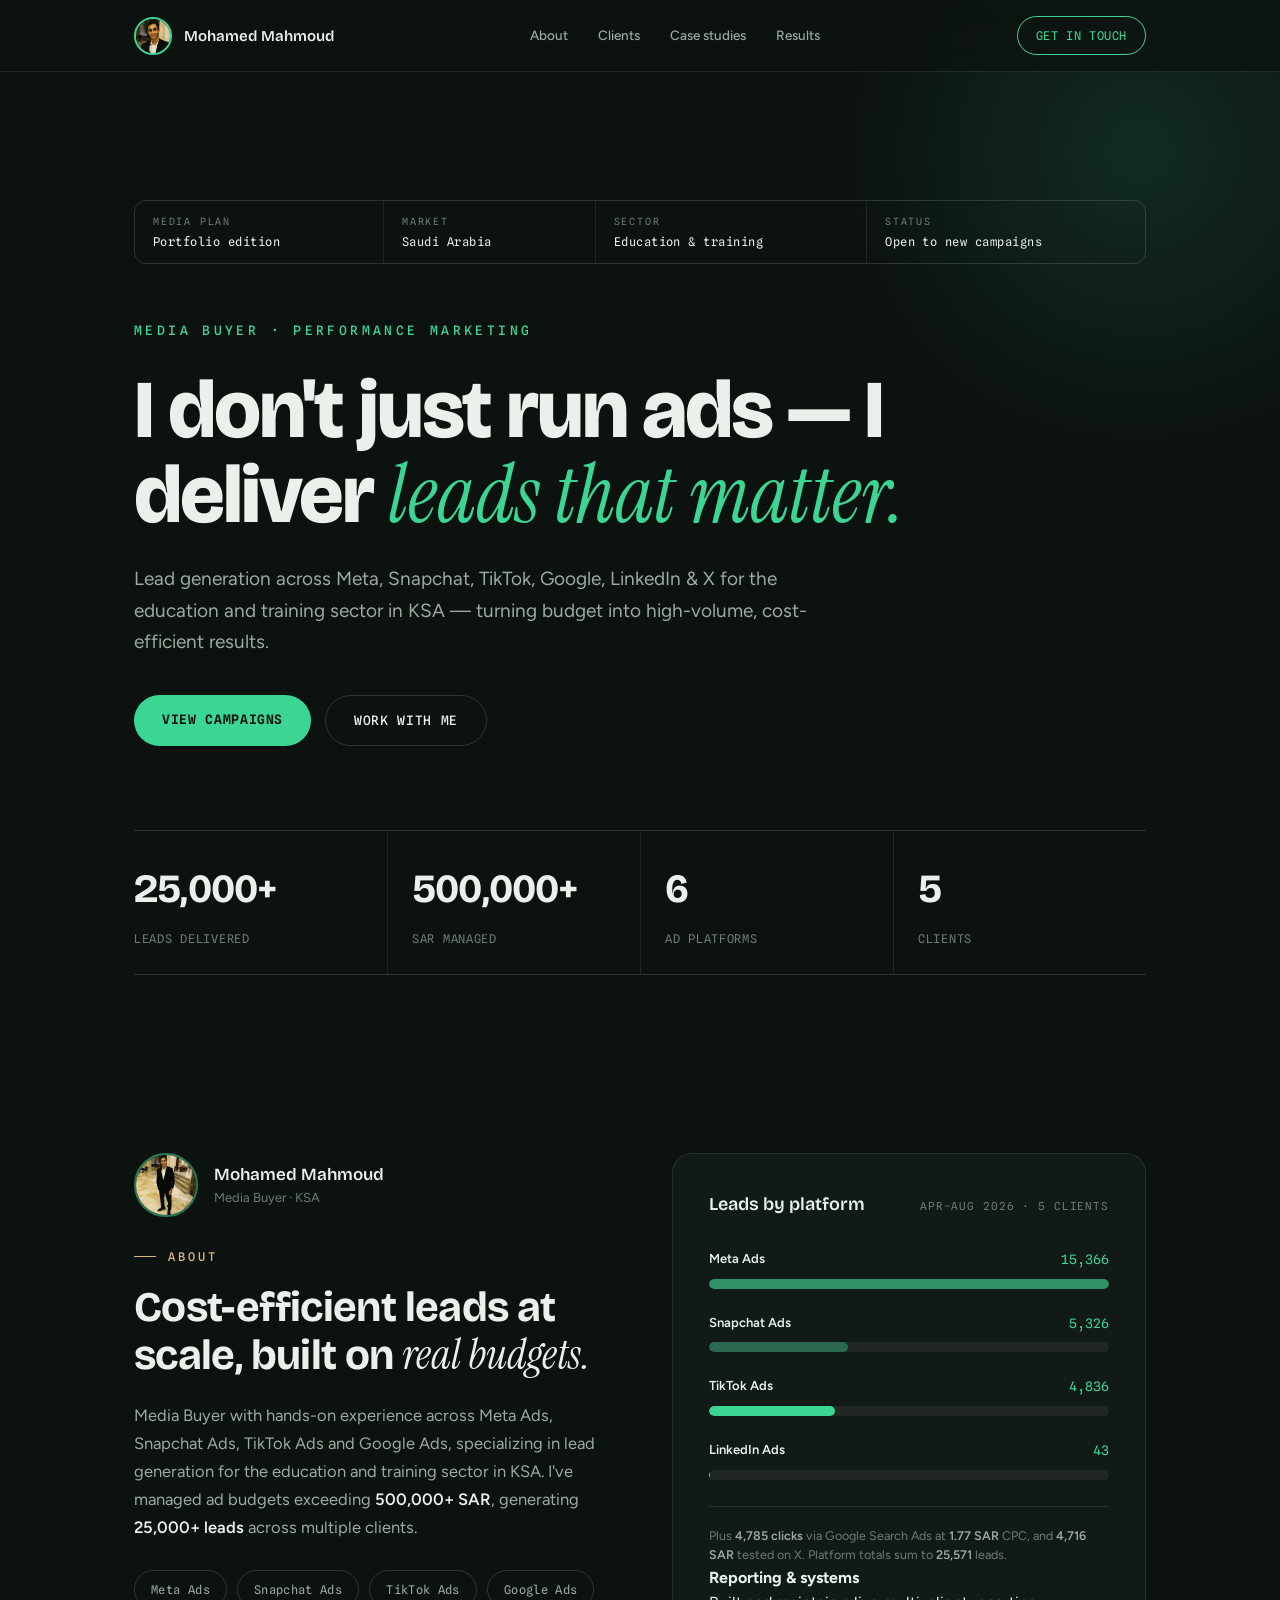
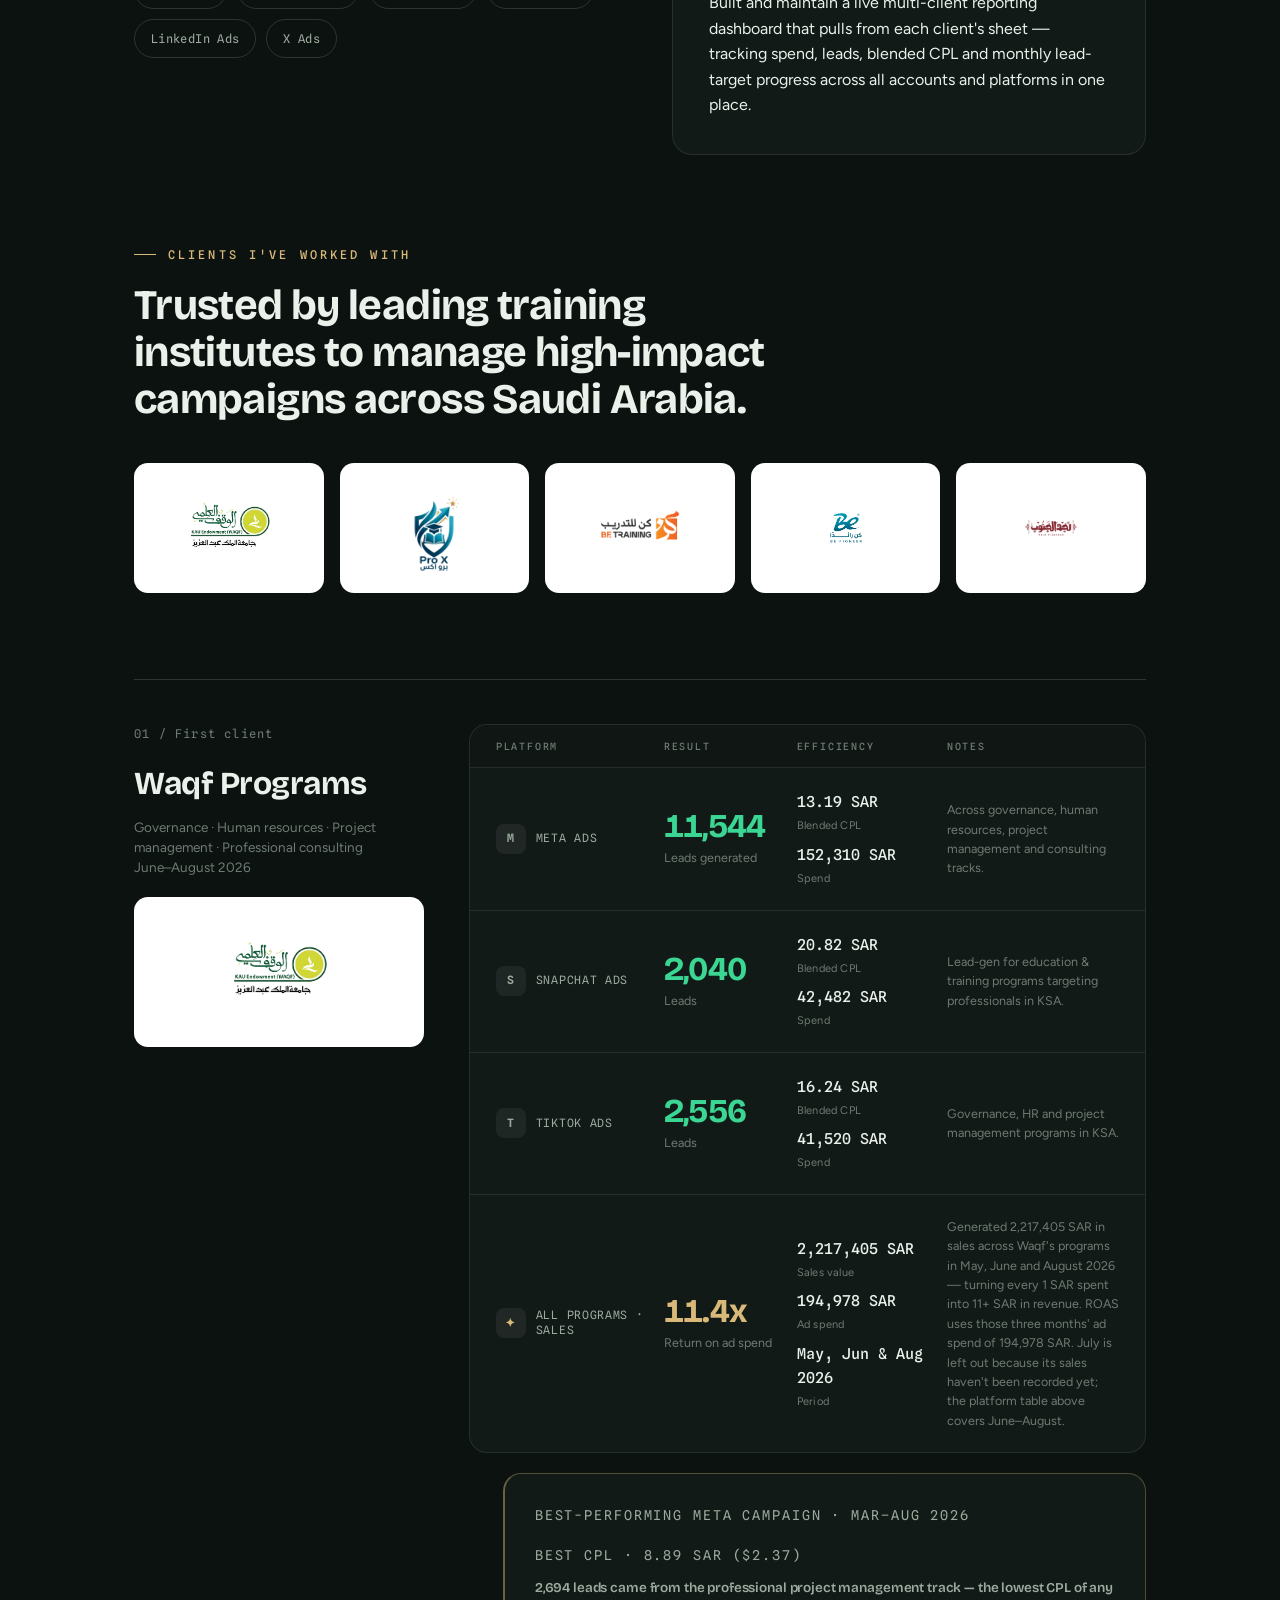
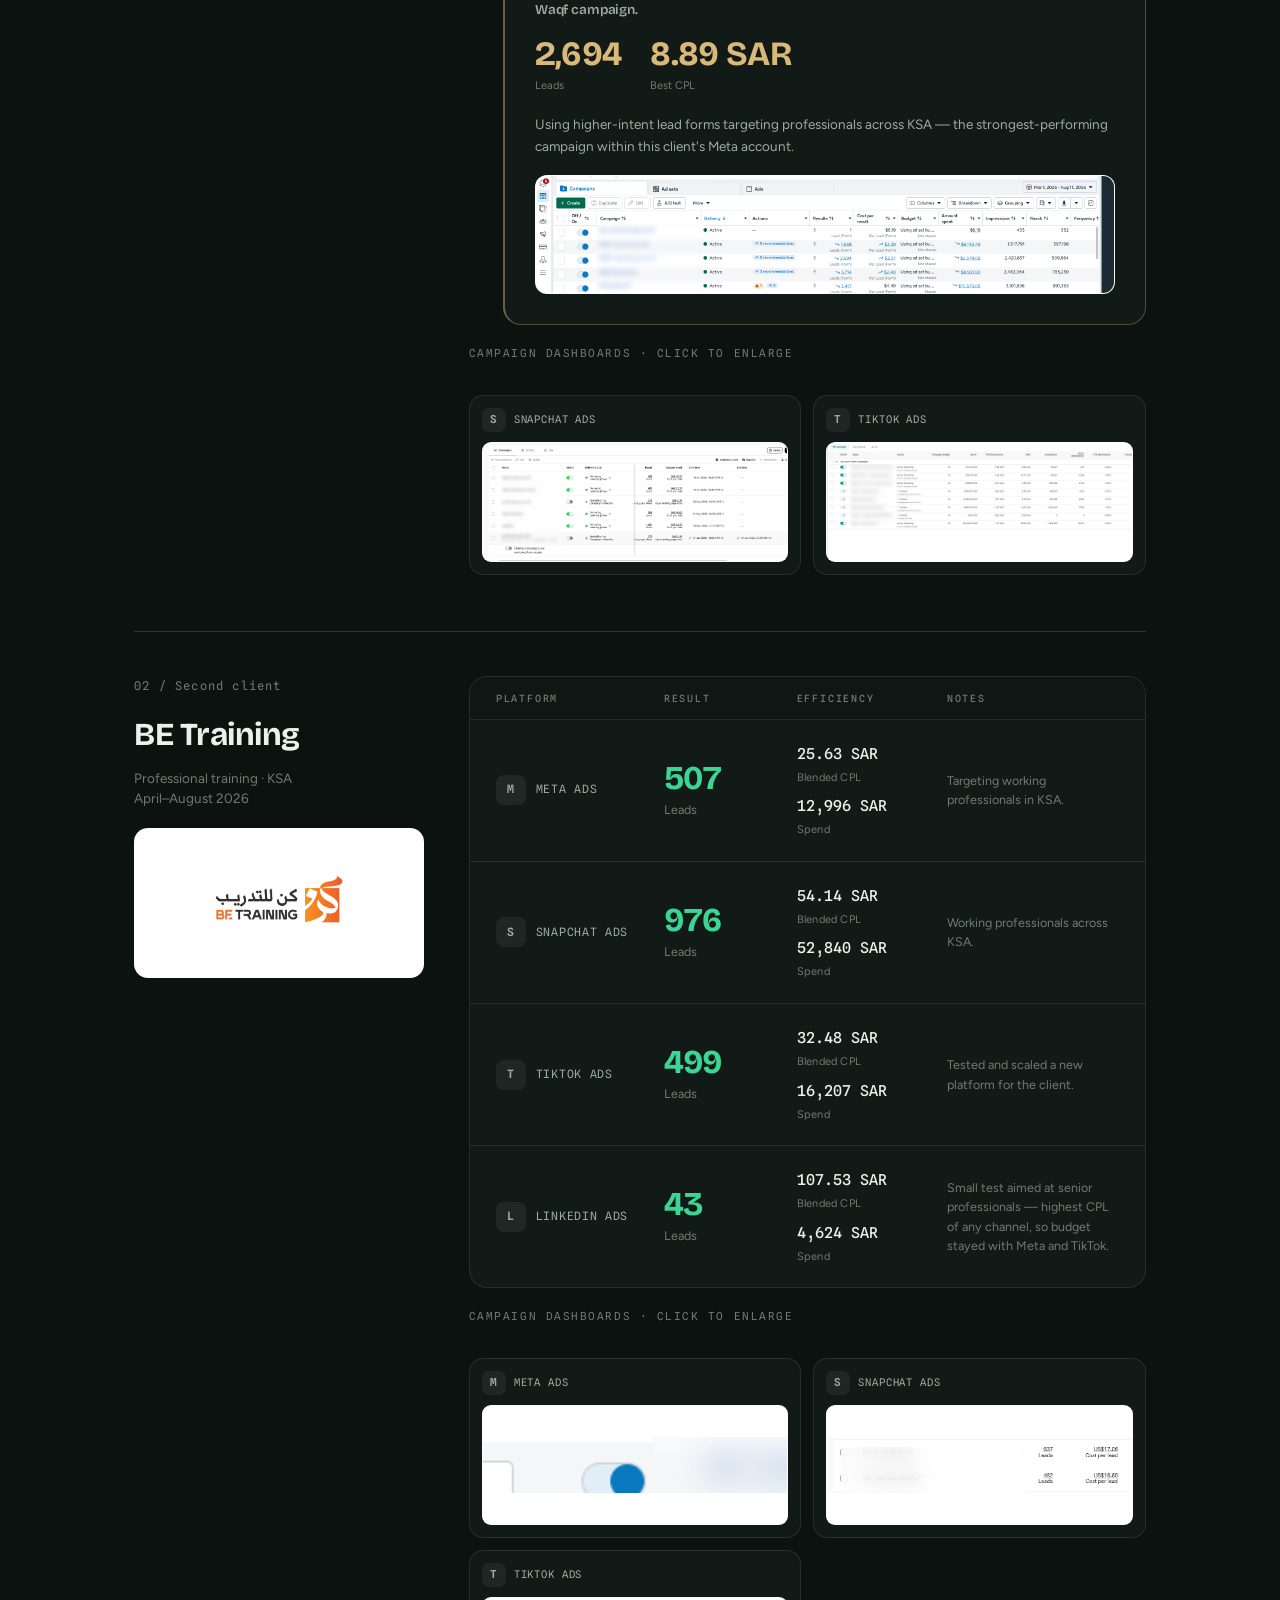
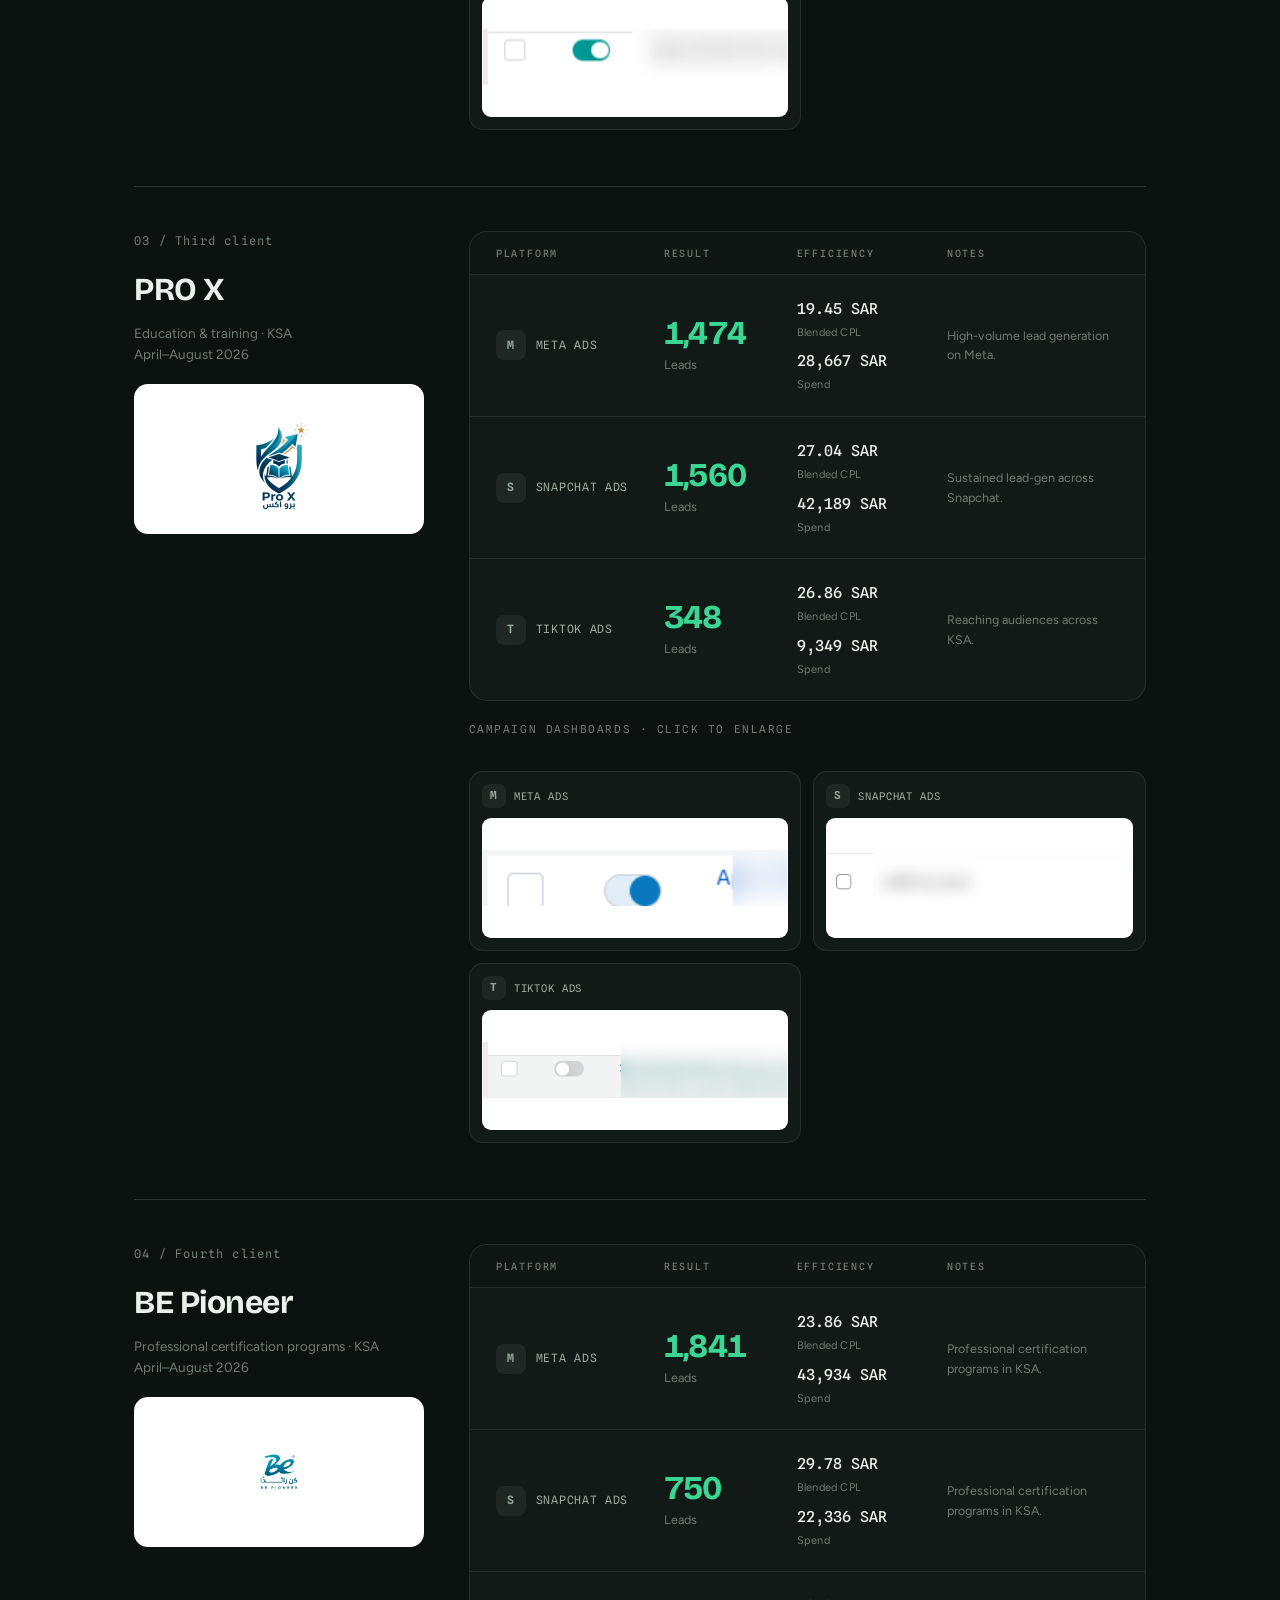
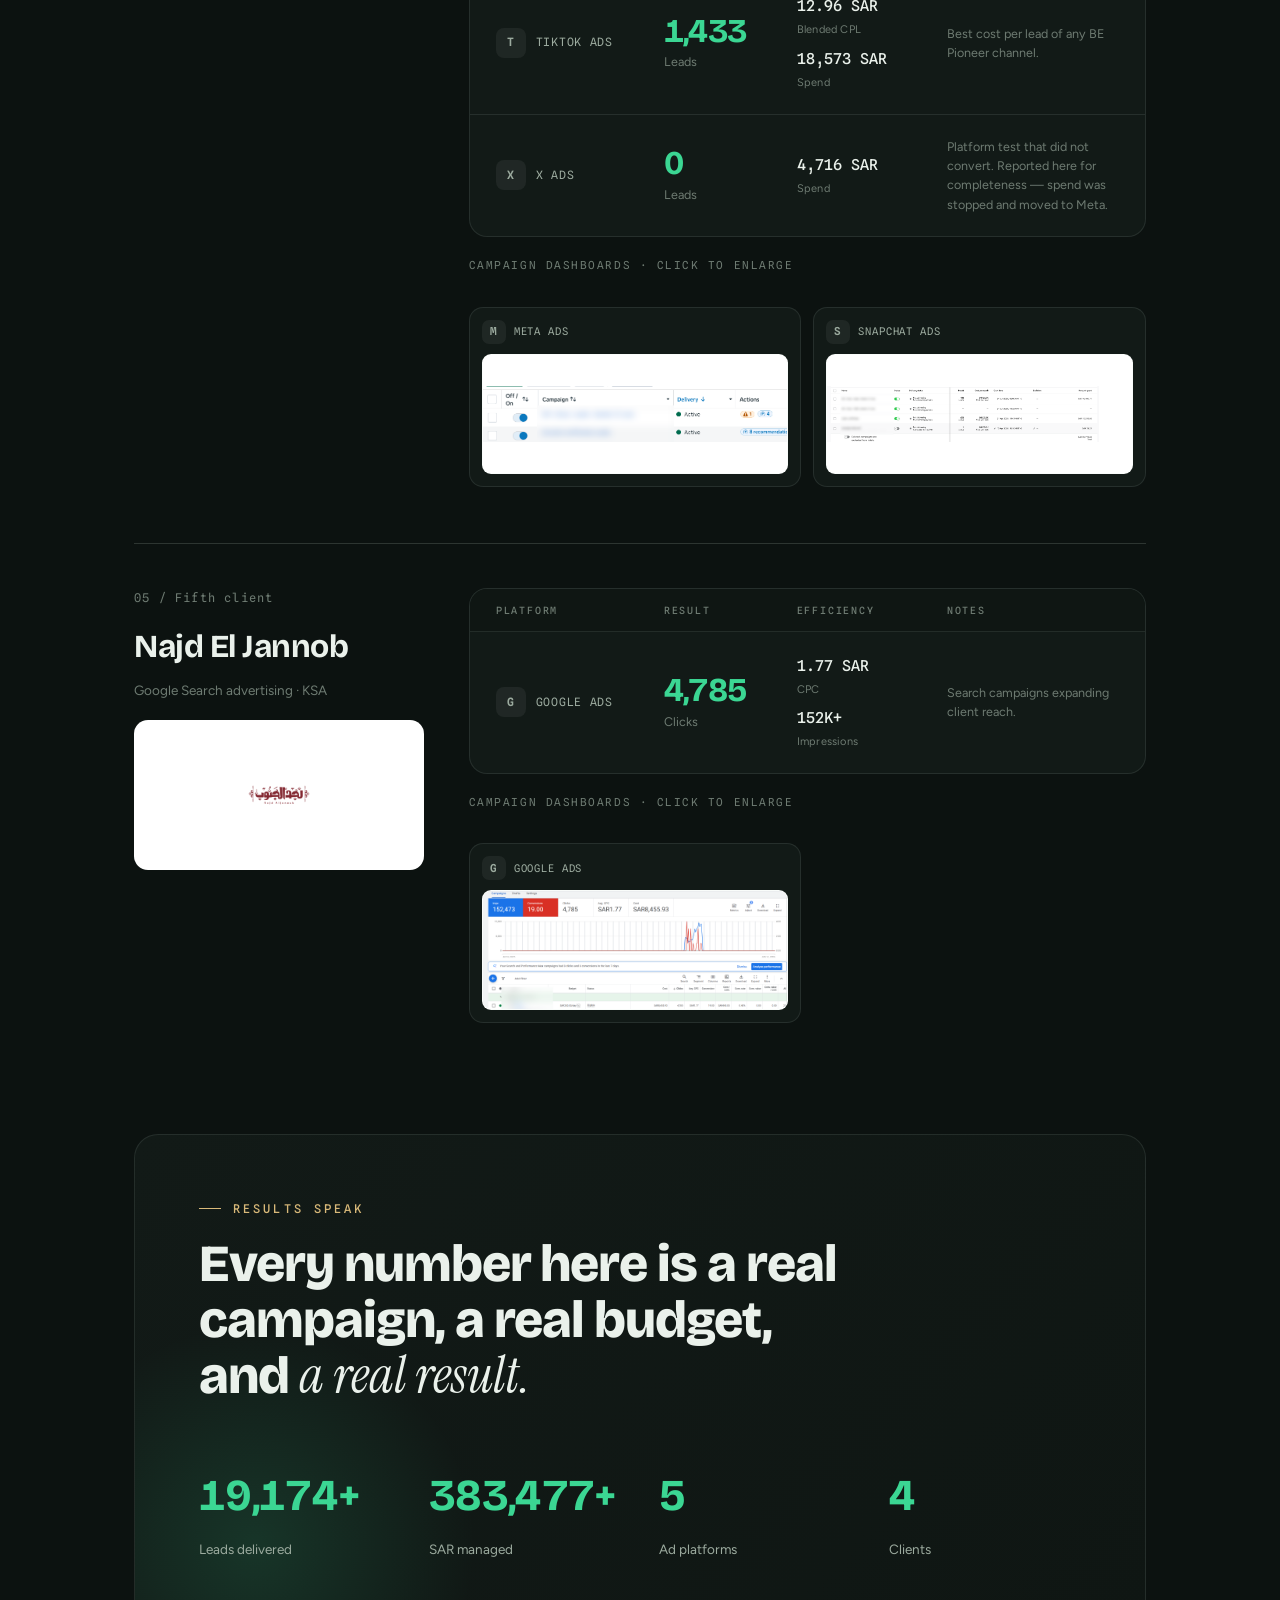
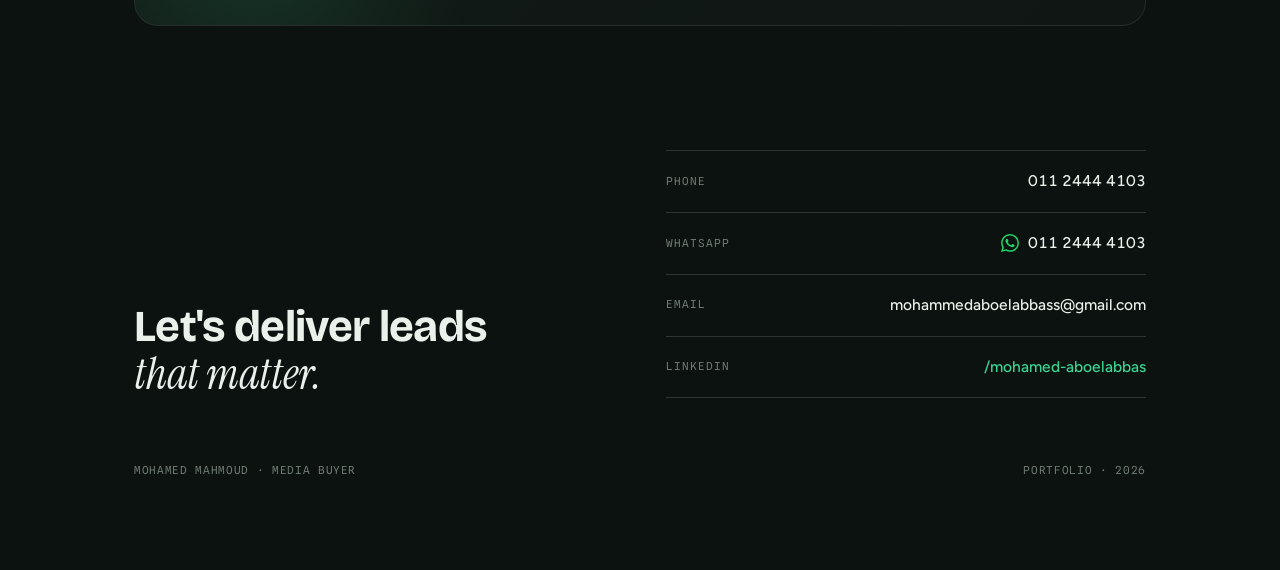
==== commit 4f8da489: "Add files via upload" ====
--- a/index.html
+++ b/index.html
@@ -77,7 +77,6 @@
         <div><dd class="num" data-count>6</dd><dt>Ad platforms</dt></div>
         <div><dd class="num" data-count>5</dd><dt>Clients</dt></div>
       </dl>
-      <p class="as-of">Figures as of 18 August 2026, from the live Be Group reporting dashboard · campaigns are running, so numbers move.</p>
     </div>
   </section>
 
@@ -498,7 +497,6 @@
           <div><div class="num" data-count>6</div><small>Ad platforms</small></div>
           <div><div class="num" data-count>5</div><small>Clients</small></div>
         </div>
-        <p class="as-of">Figures as of 18 August 2026, from the live Be Group reporting dashboard · campaigns are running, so numbers move.</p>
       </div>
     </div>
   </section>
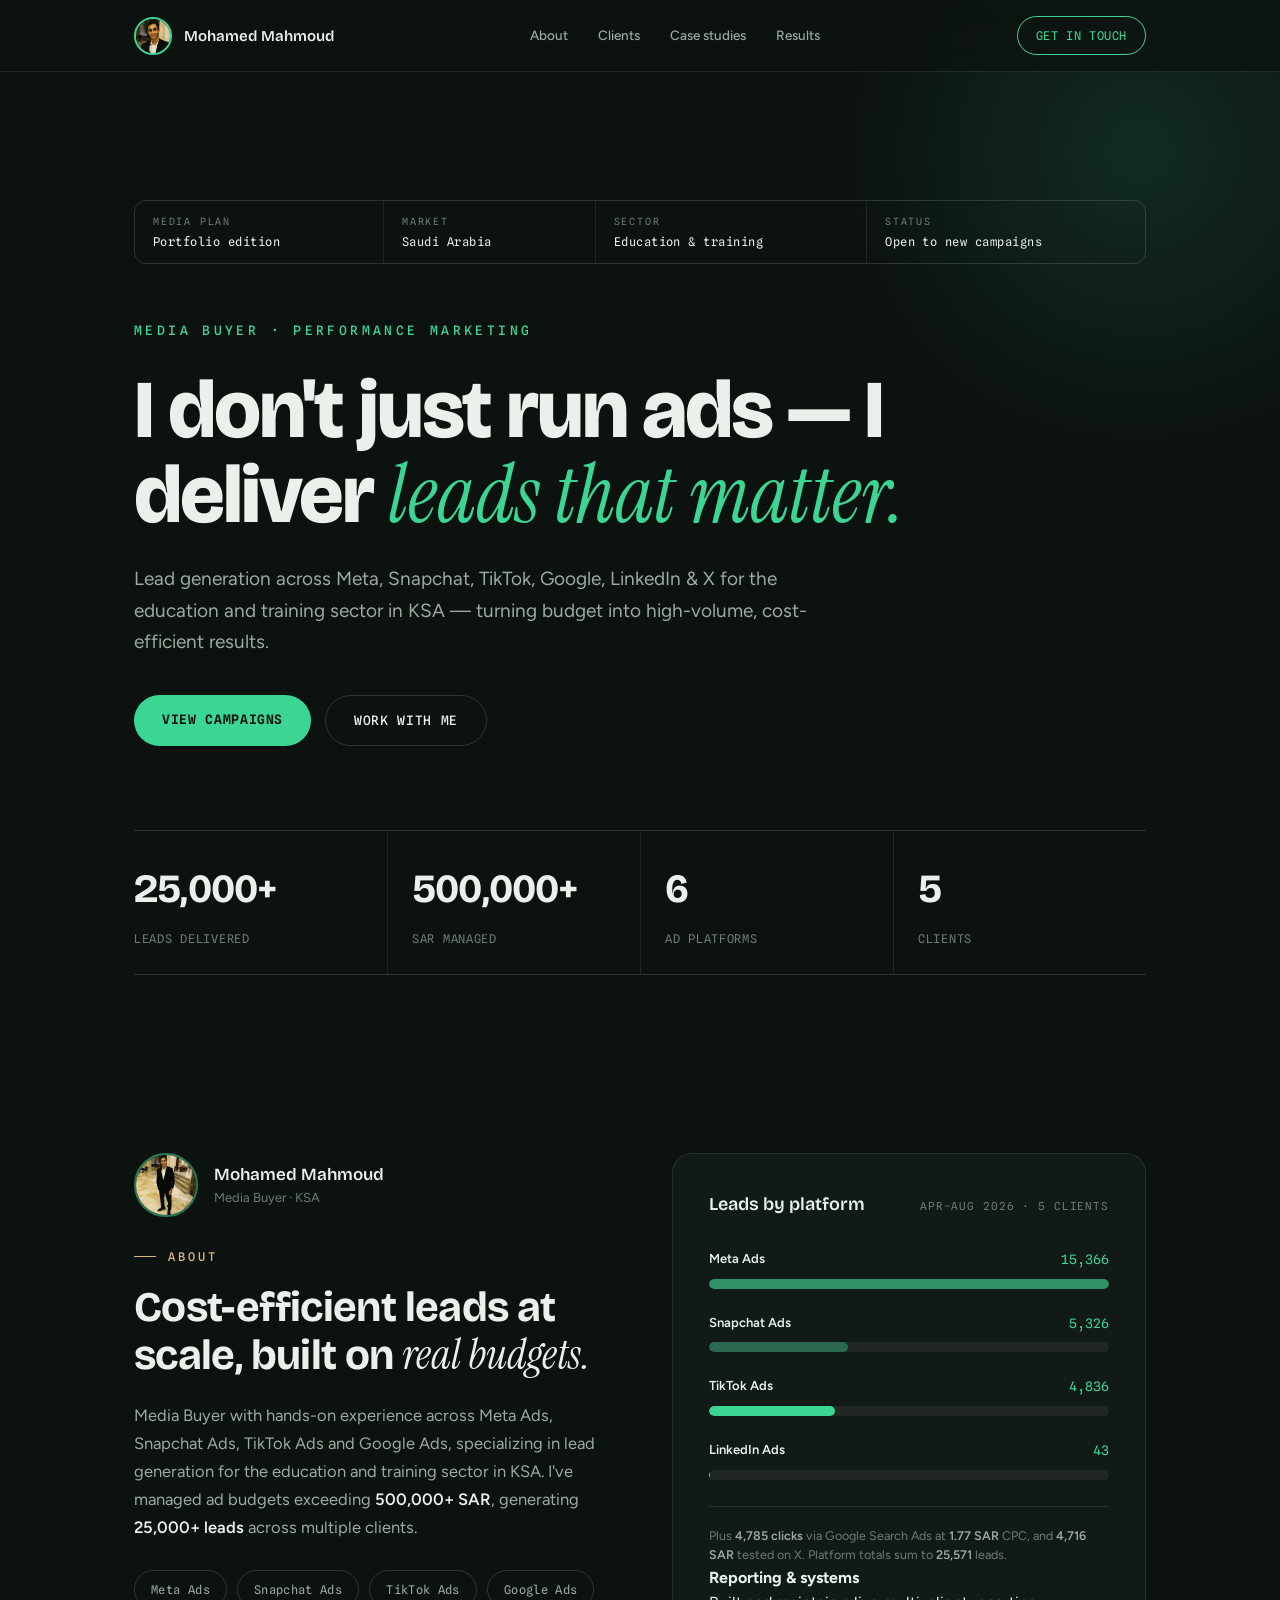
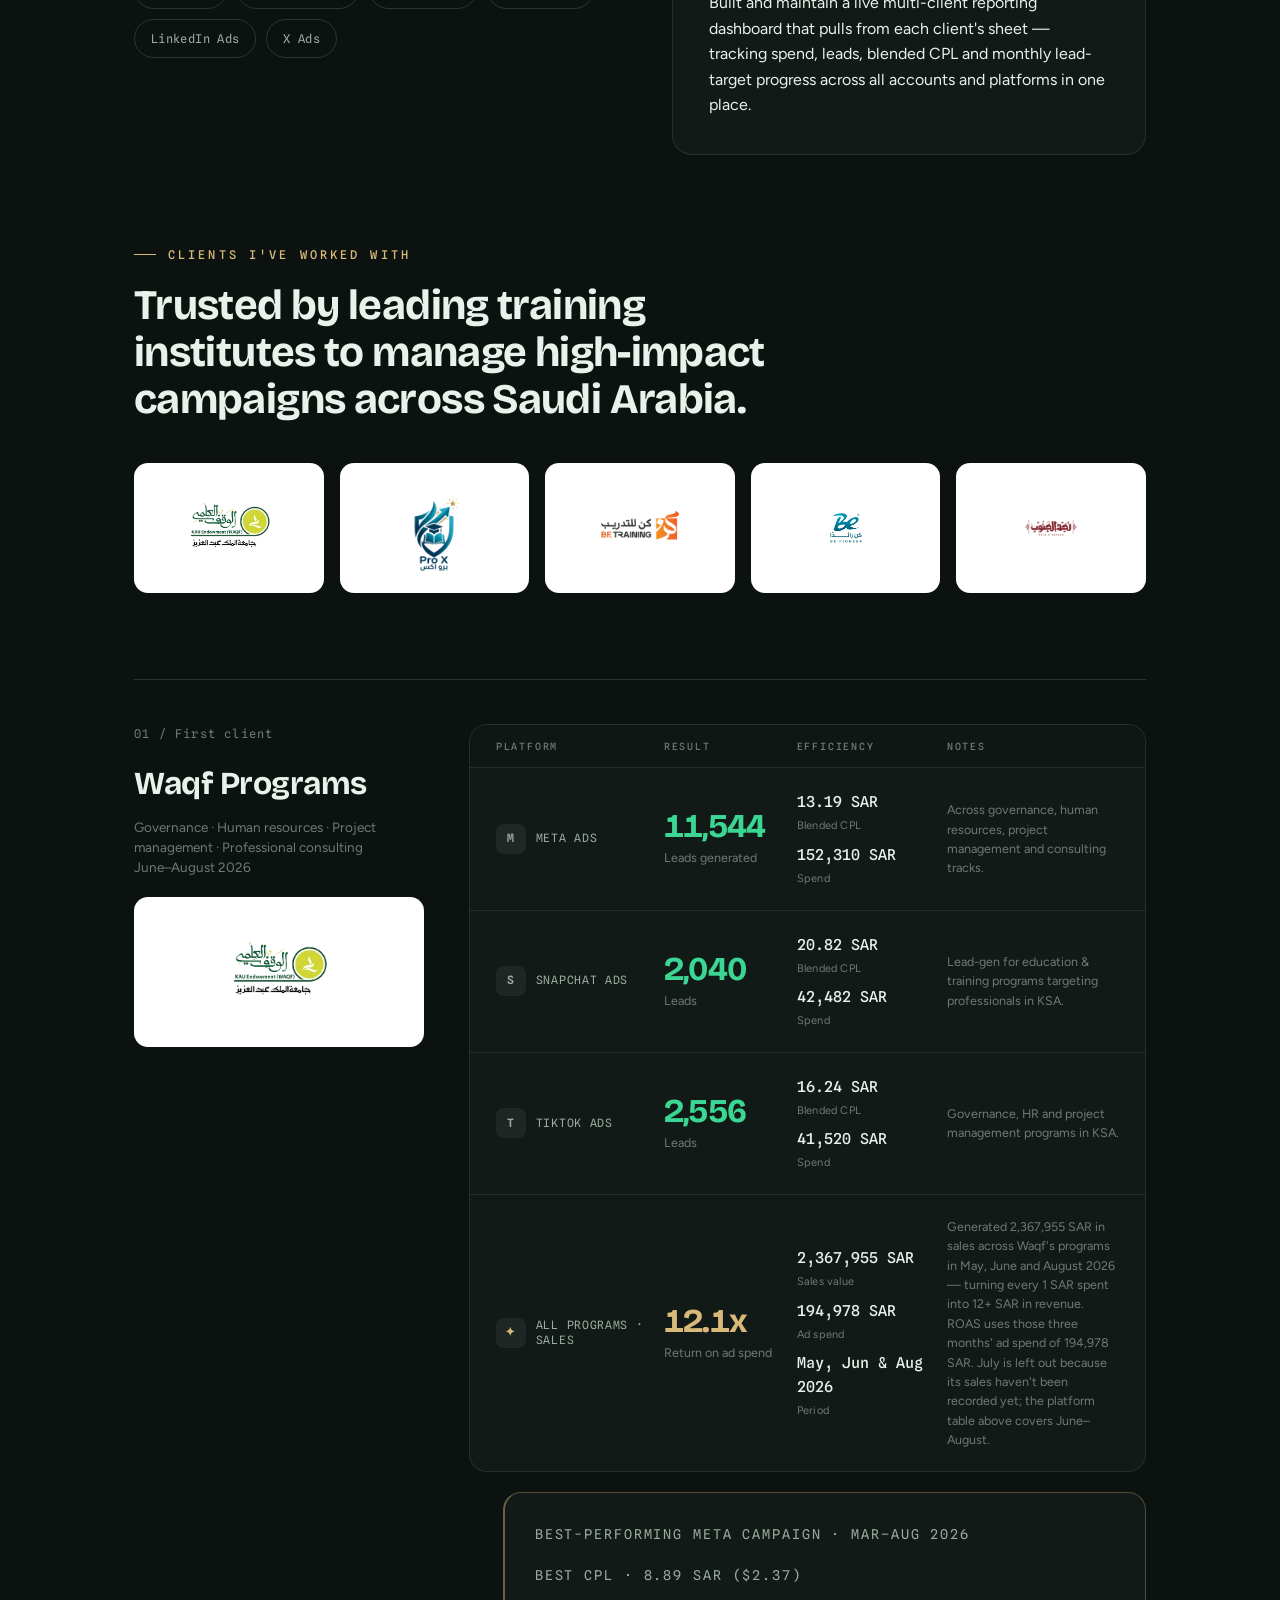
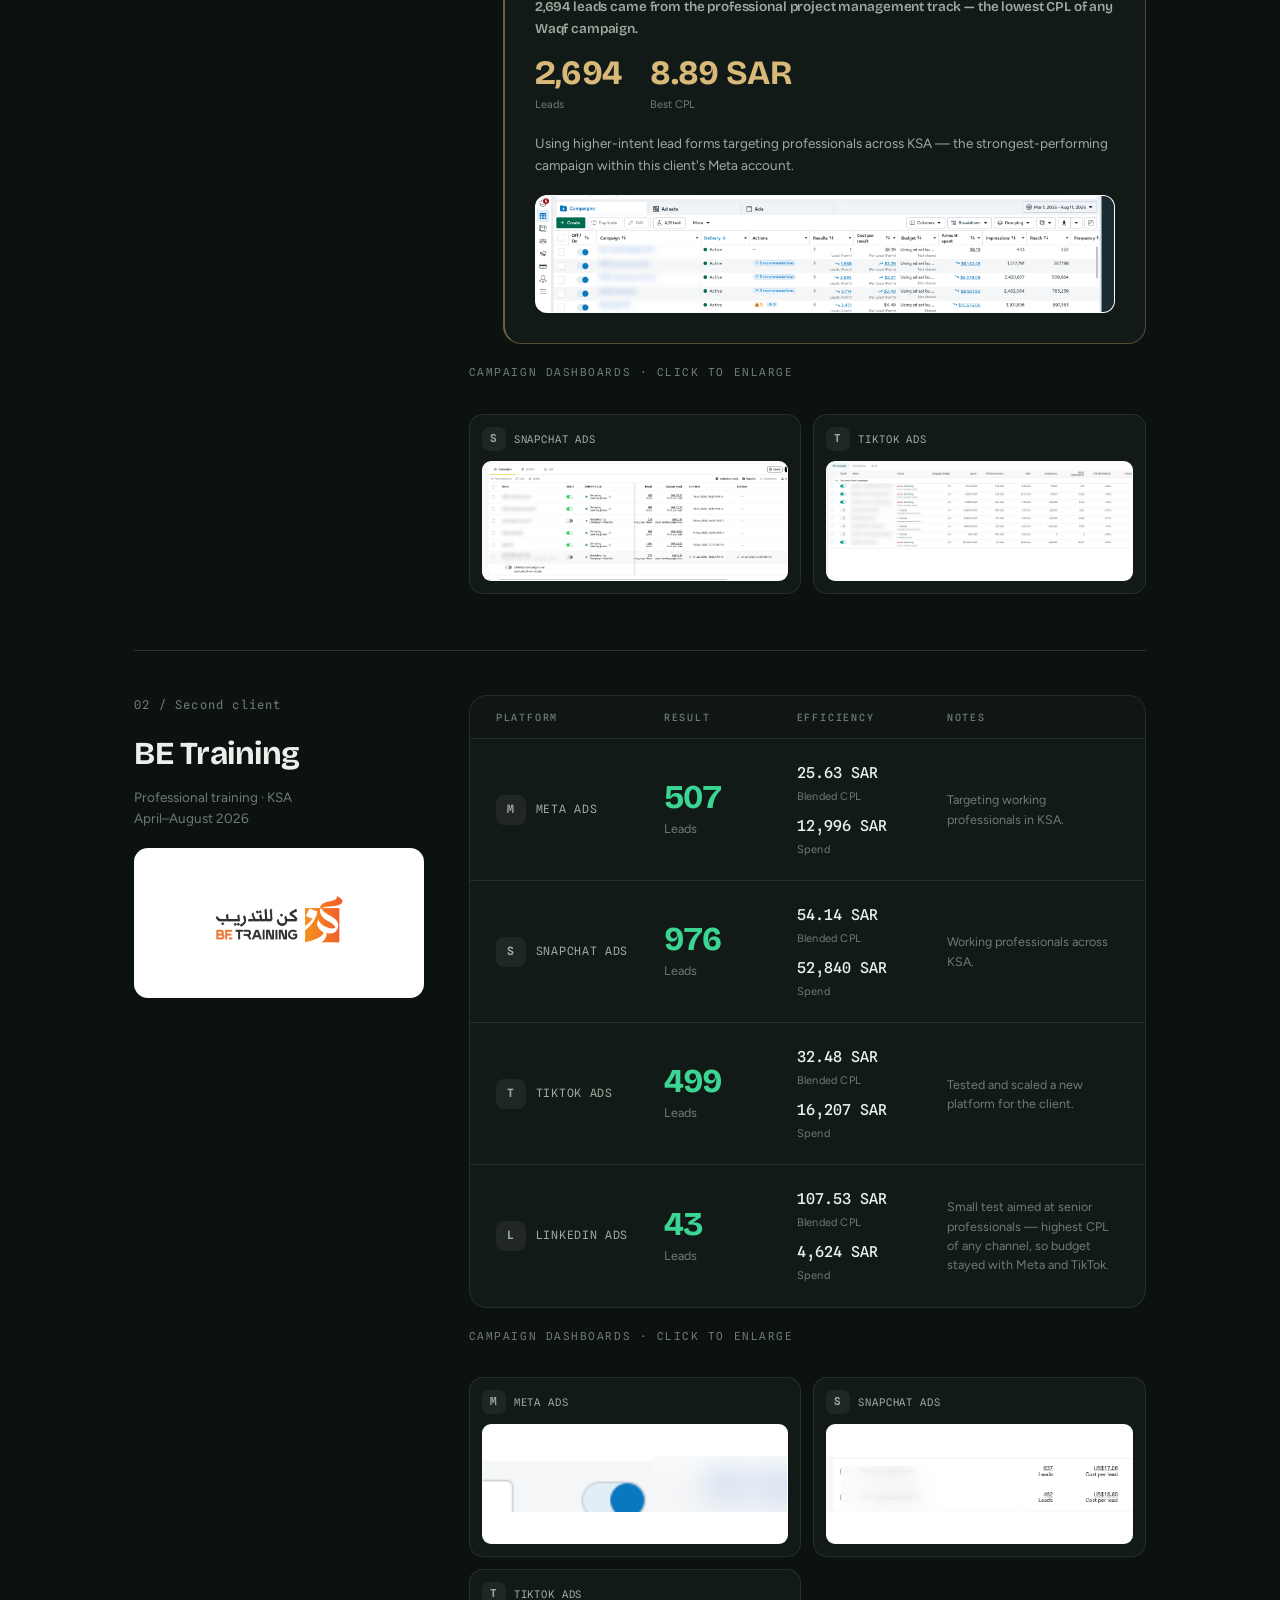
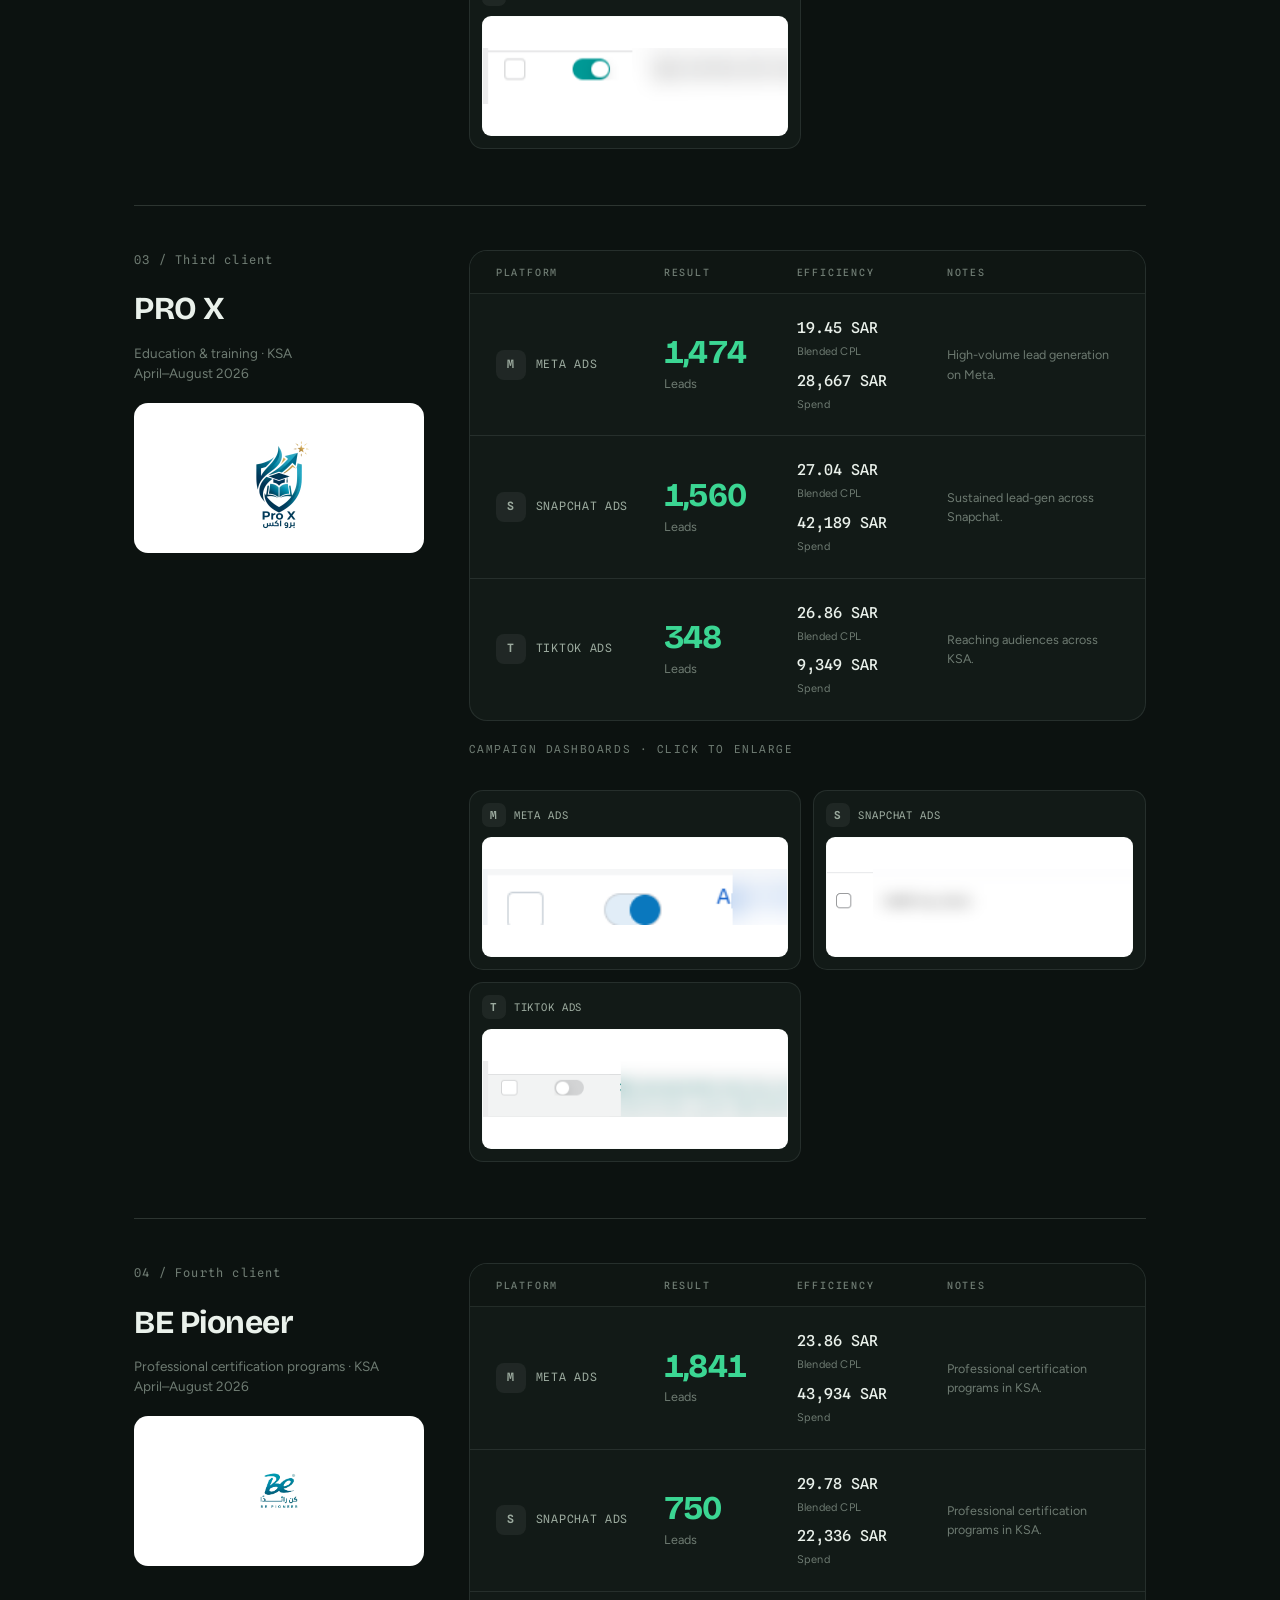
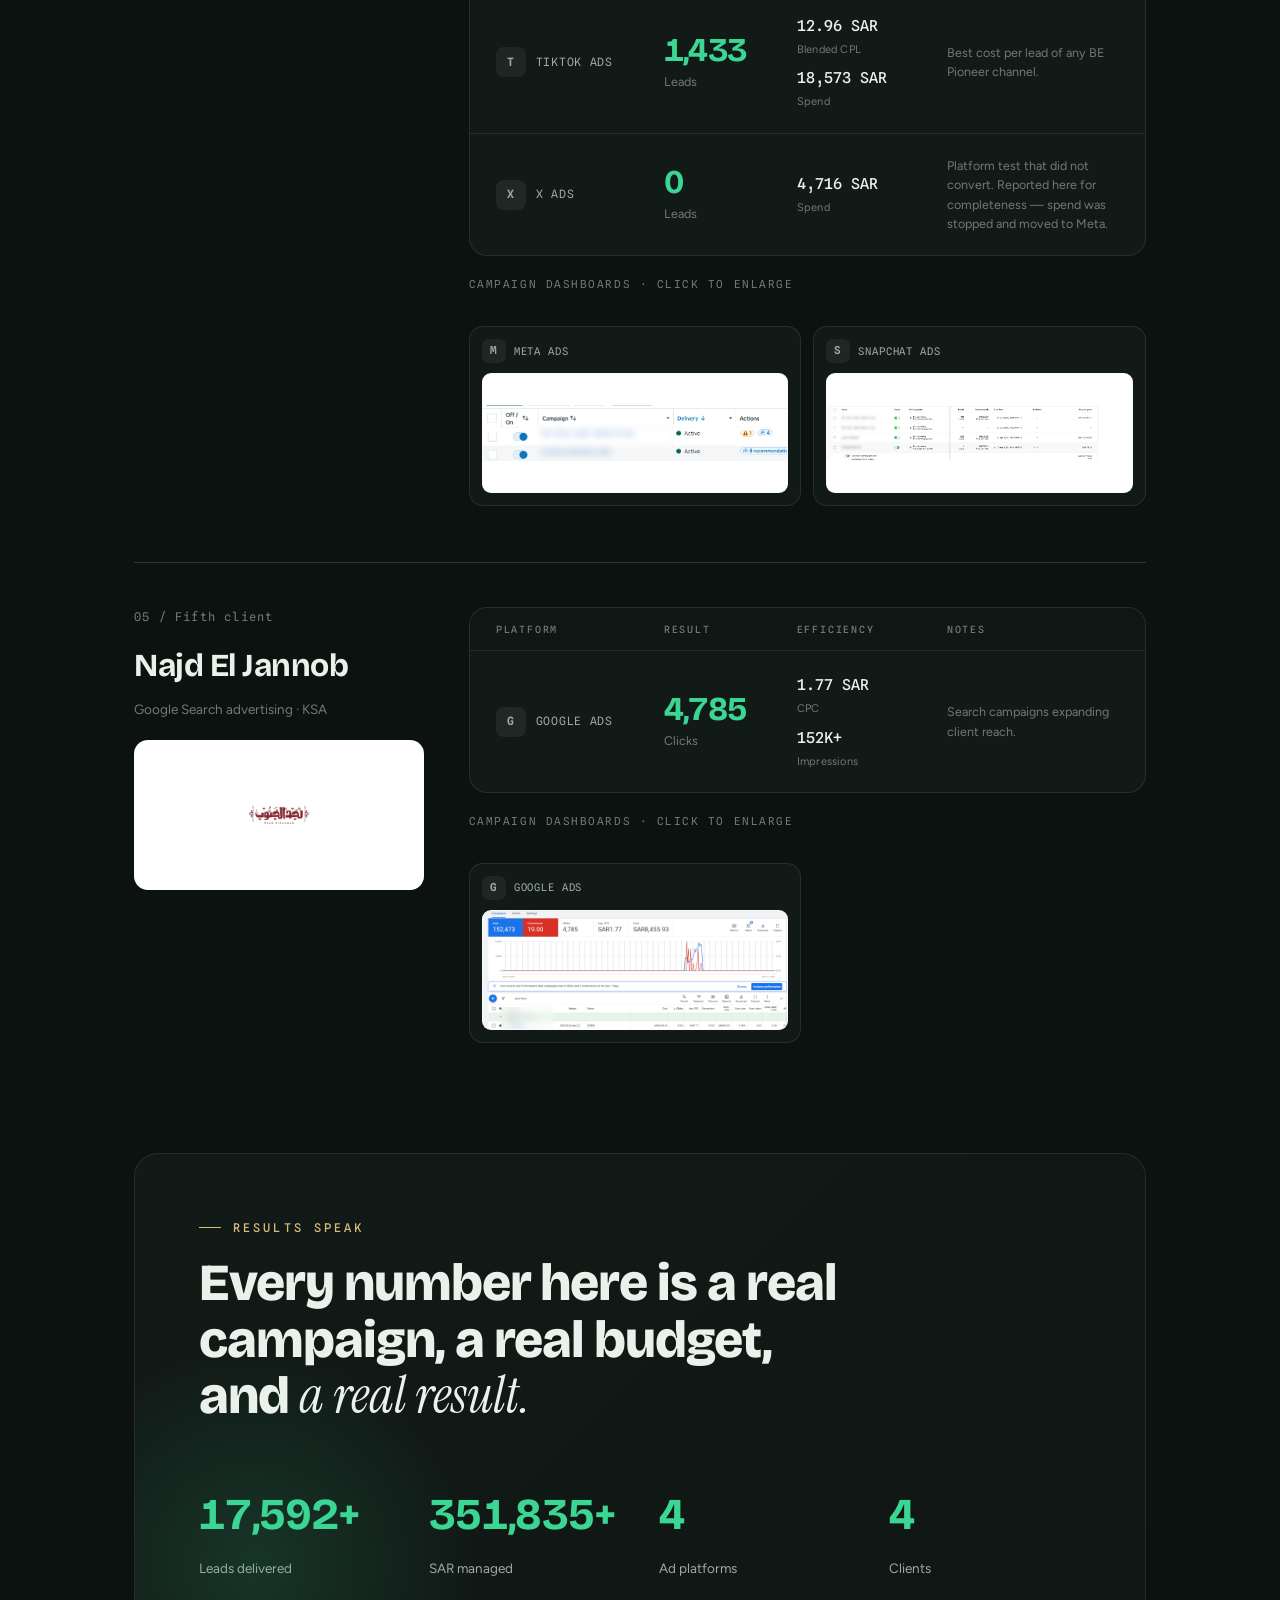
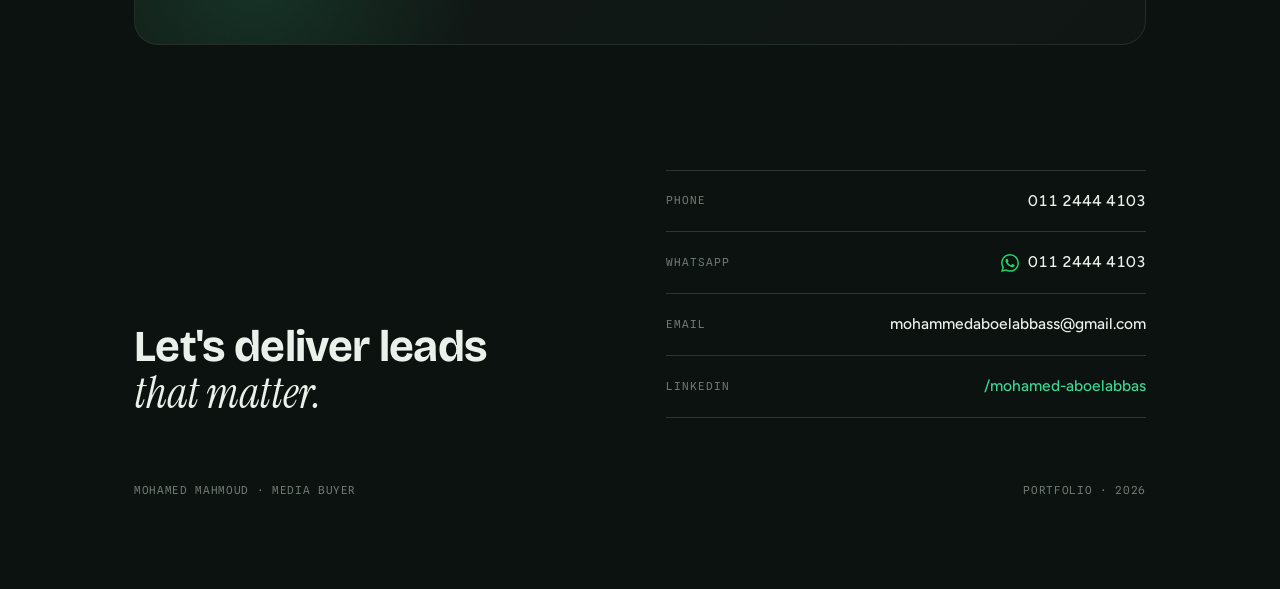
==== commit fe4fa425: "Add files via upload" ====
--- a/index.html
+++ b/index.html
@@ -6,7 +6,7 @@
 
   <!-- ══════════ SEO — edit title & description here ══════════ -->
   <title>Mohamed Mahmoud — Media Buyer · Performance Marketing, KSA</title>
-  <meta name="description" content="Media buyer specializing in lead generation for the education and training sector in KSA. 25,000+ leads and 500,000+ SAR managed across Meta, Snapchat, TikTok, Google, LinkedIn & X, with 11.4x ROAS on tracked sales (May, June & August 2026).">
+  <meta name="description" content="Media buyer specializing in lead generation for the education and training sector in KSA. 25,000+ leads and 500,000+ SAR managed across Meta, Snapchat, TikTok, Google, LinkedIn & X, with 12.1x ROAS on tracked sales (May, June & August 2026).">
   <link rel="canonical" href="https://mohammedaboelabbass-web.github.io/Mohamed-mahmoud-portfolio/">
 
   <!-- Social sharing preview (WhatsApp / LinkedIn) -->
@@ -205,13 +205,13 @@
           </div>
           <div class="ledger-row record">
             <div class="ledger-platform"><span class="ledger-badge">✦</span><span>All programs · Sales</span></div>
-            <div class="ledger-result"><div class="num">11.4x</div><small>Return on ad spend</small></div>
-            <div class="ledger-stats">
-              <div><div class="num">2,217,405 SAR</div><small>Sales value</small></div>
+            <div class="ledger-result"><div class="num">12.1x</div><small>Return on ad spend</small></div>
+            <div class="ledger-stats">
+              <div><div class="num">2,367,955 SAR</div><small>Sales value</small></div>
               <div><div class="num">194,978 SAR</div><small>Ad spend</small></div>
               <div><div class="num">May, Jun &amp; Aug 2026</div><small>Period</small></div>
             </div>
-            <p class="ledger-note">Generated 2,217,405 SAR in sales across Waqf's programs in May, June and August 2026 — turning every 1 SAR spent into 11+ SAR in revenue. ROAS uses those three months' ad spend of 194,978 SAR. July is left out because its sales haven't been recorded yet; the platform table above covers June–August.</p>
+            <p class="ledger-note">Generated 2,367,955 SAR in sales across Waqf's programs in May, June and August 2026 — turning every 1 SAR spent into 12+ SAR in revenue. ROAS uses those three months' ad spend of 194,978 SAR. July is left out because its sales haven't been recorded yet; the platform table above covers June–August.</p>
           </div>
         </div>
 
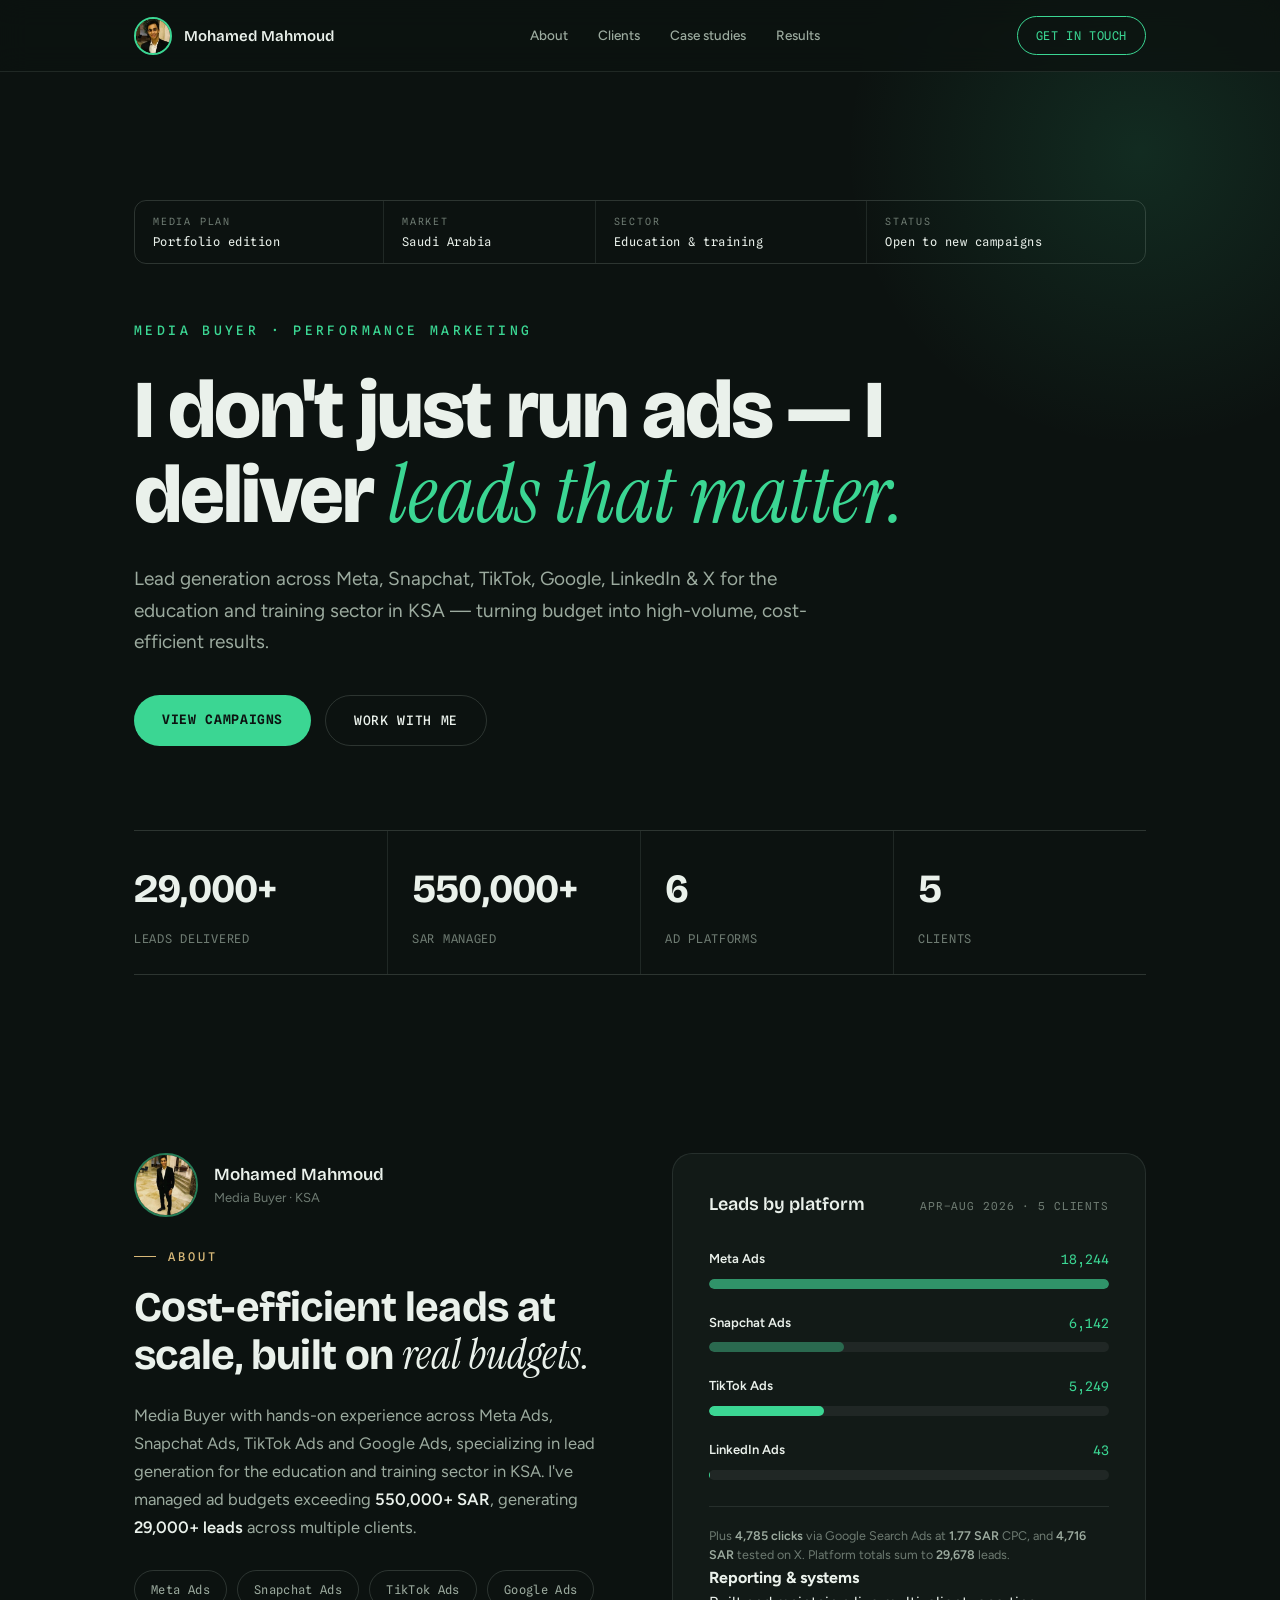
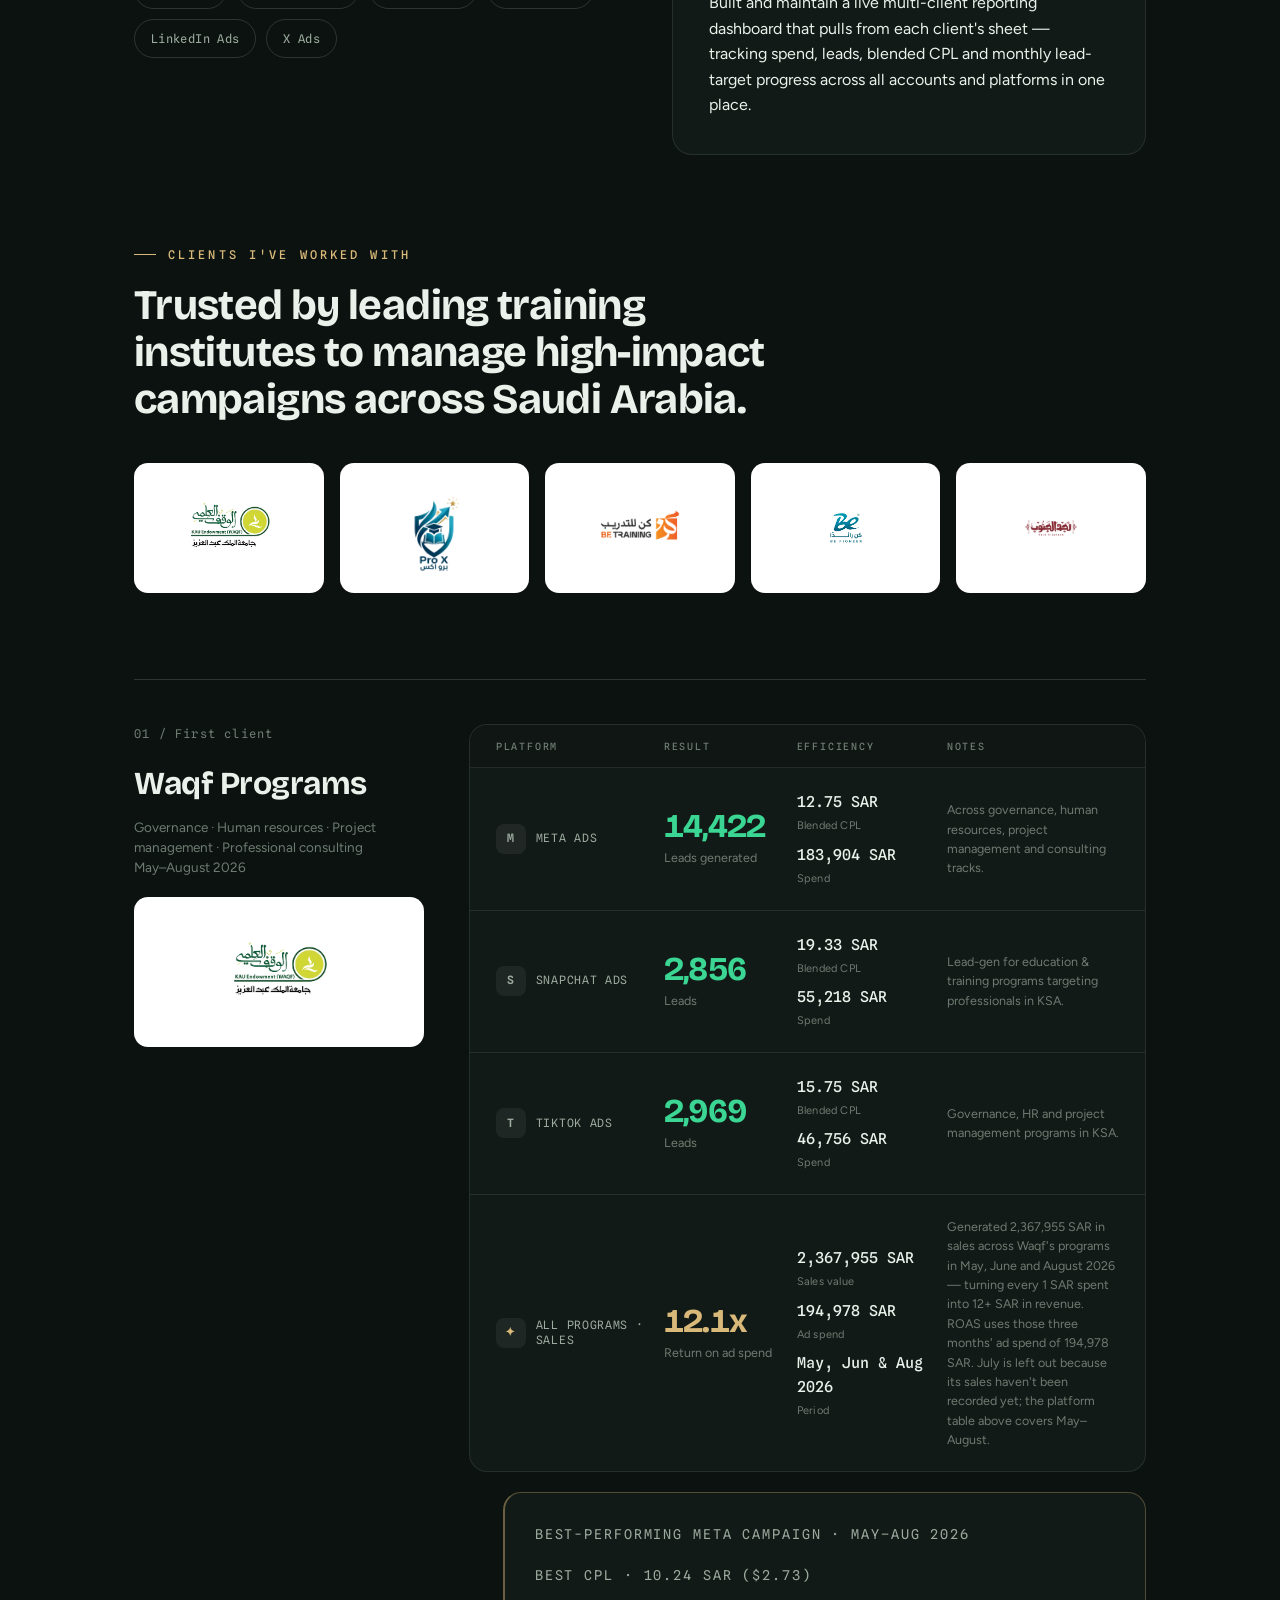
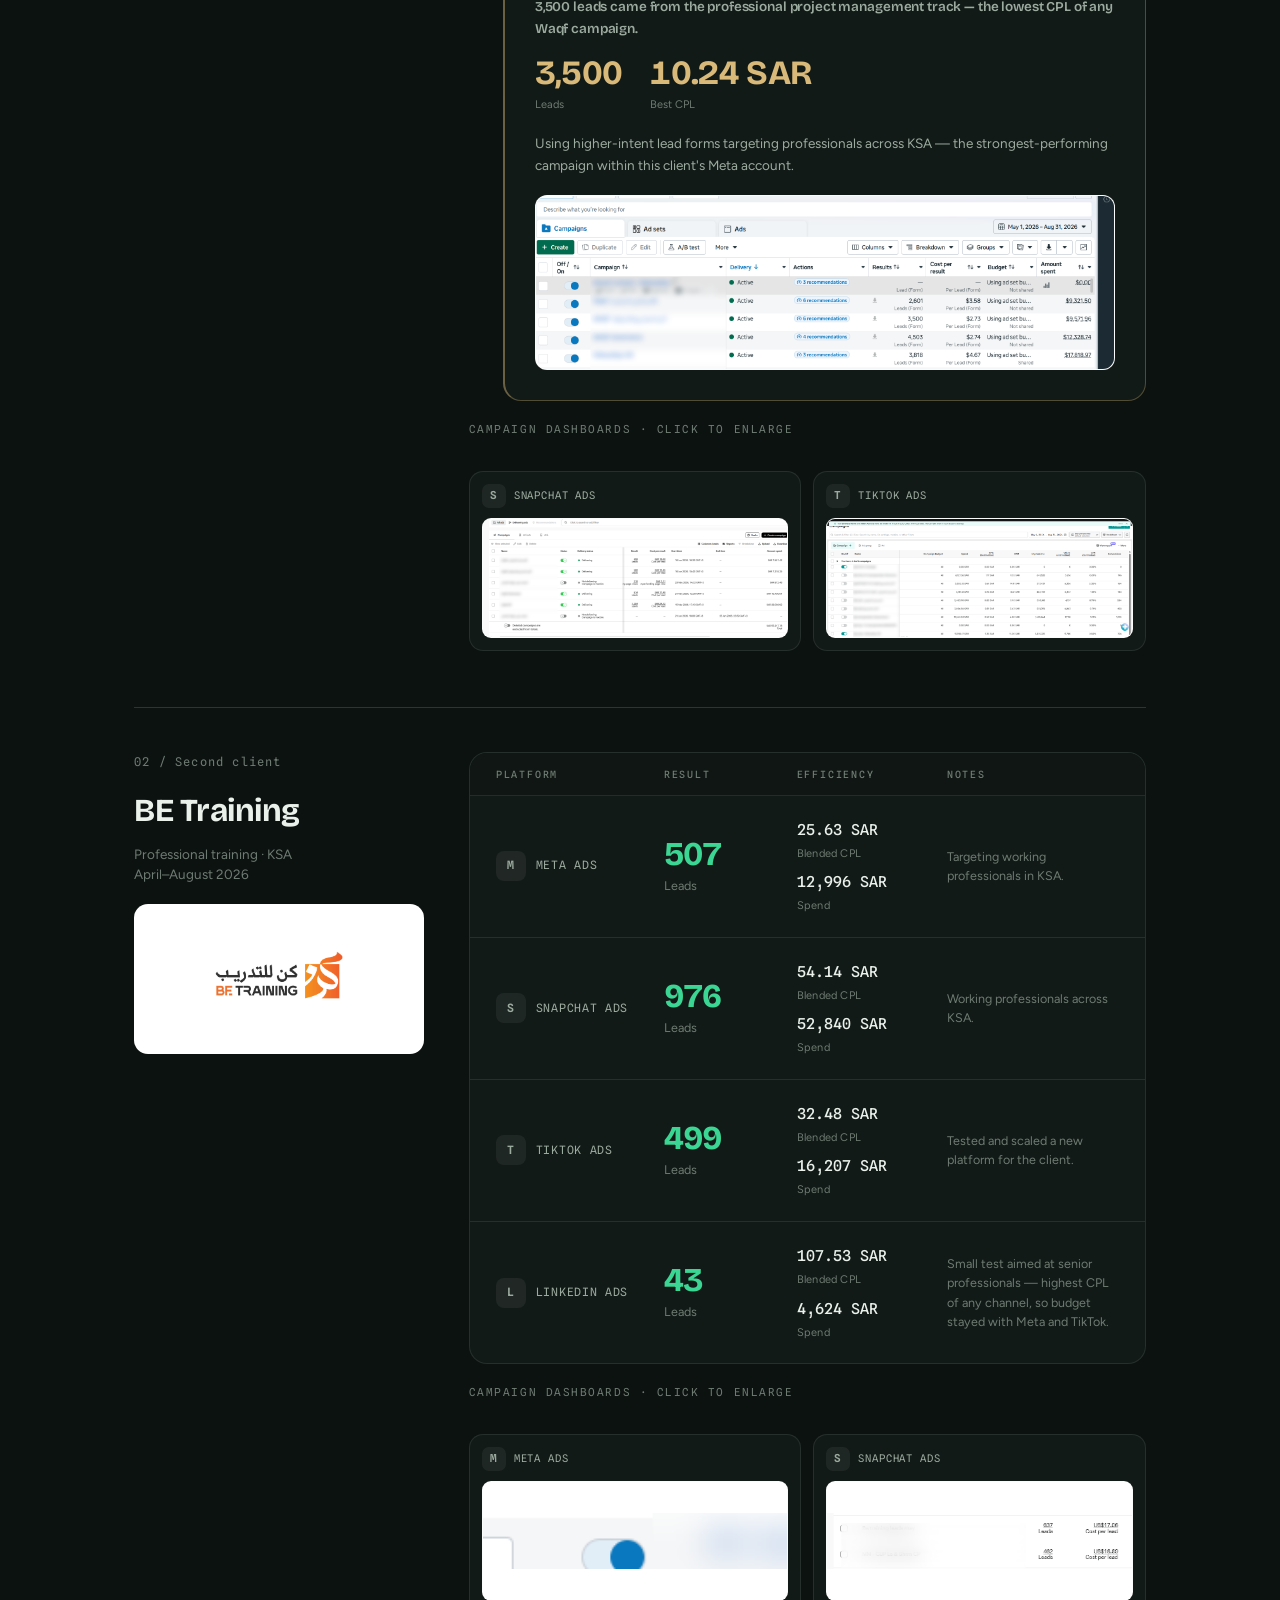
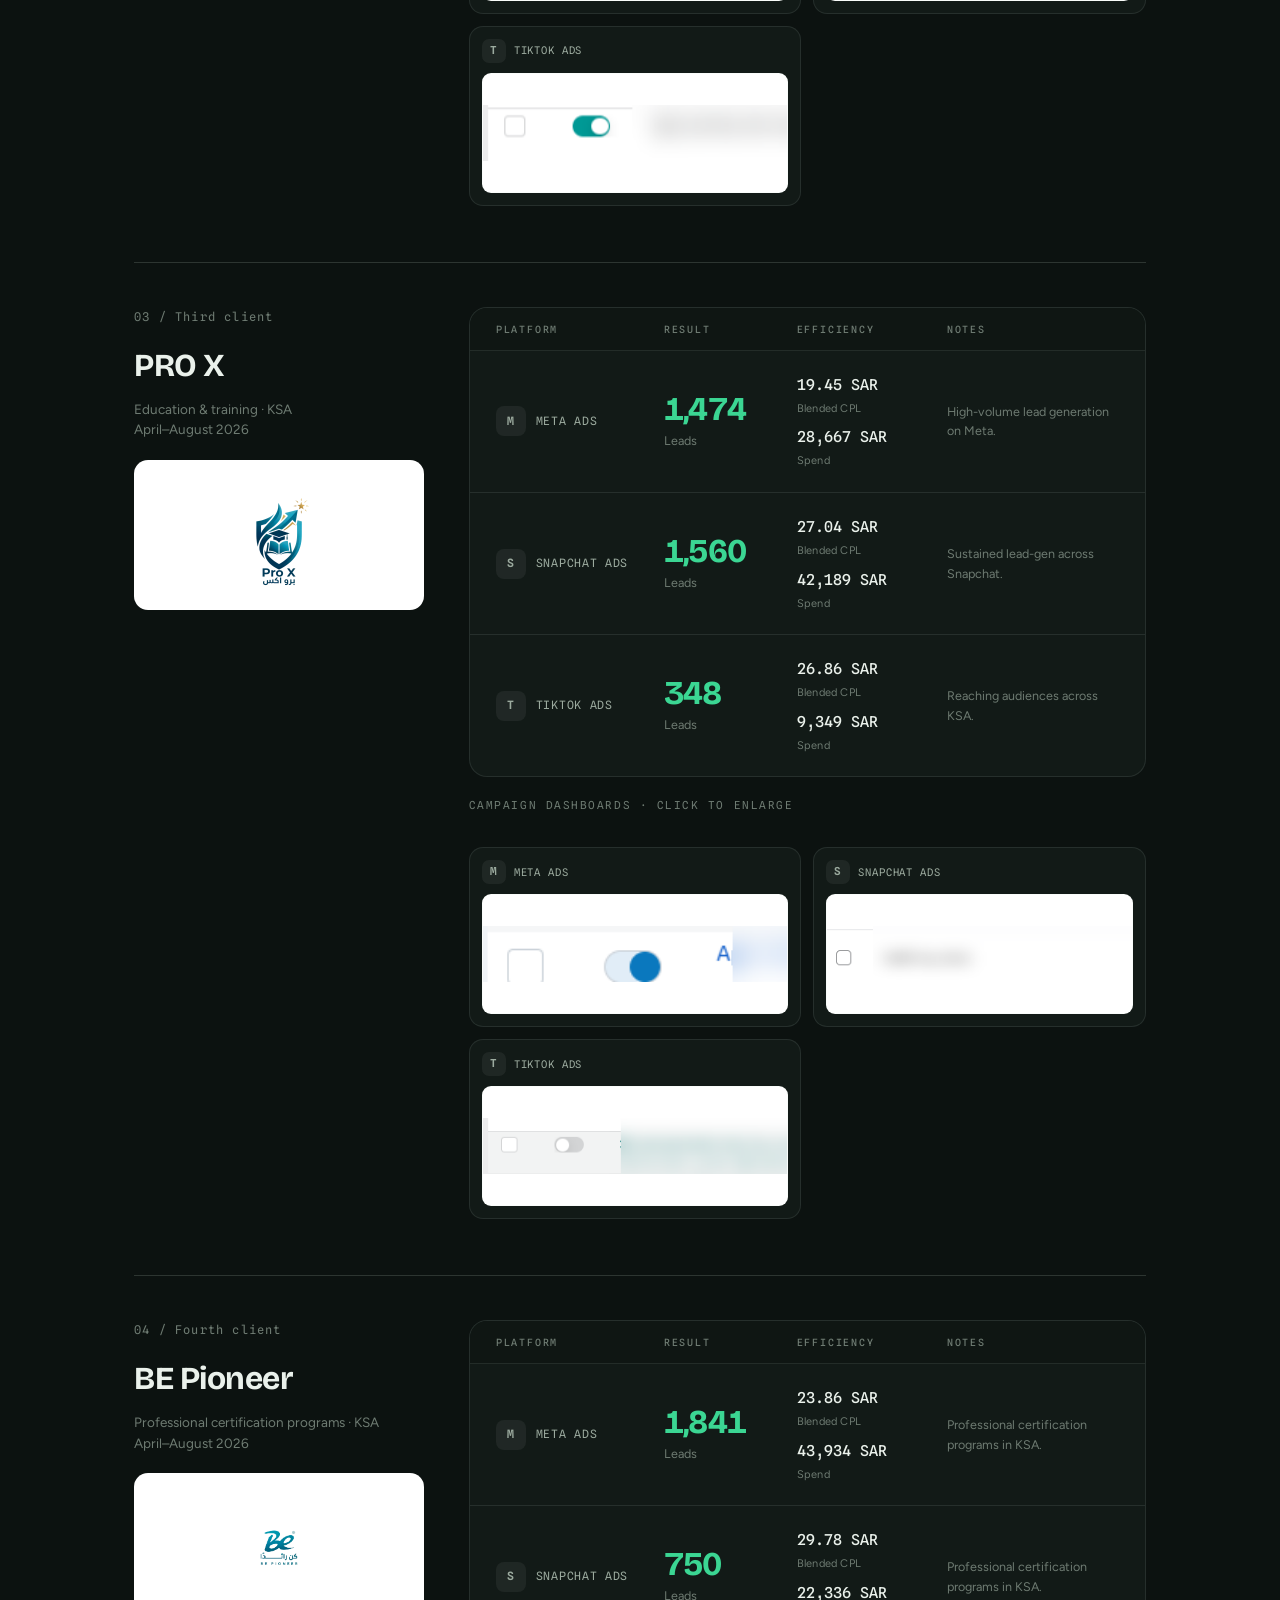
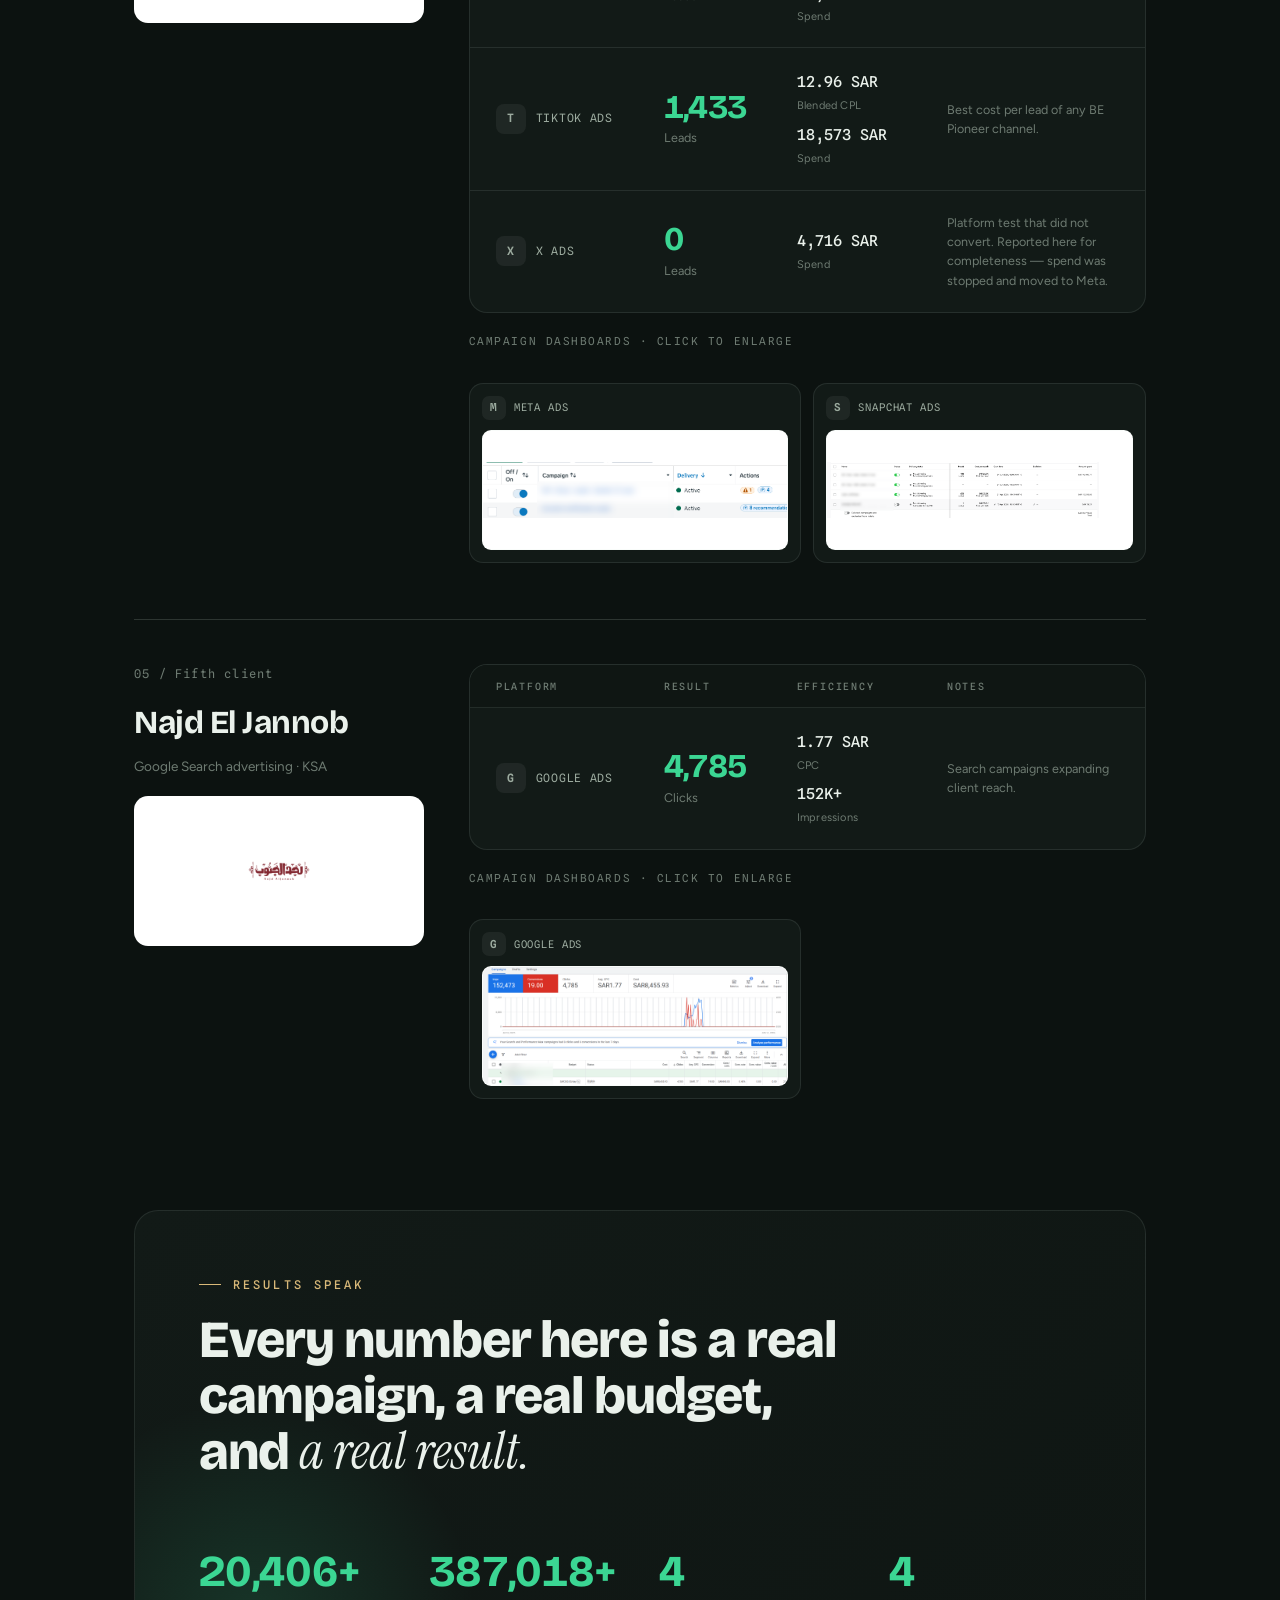
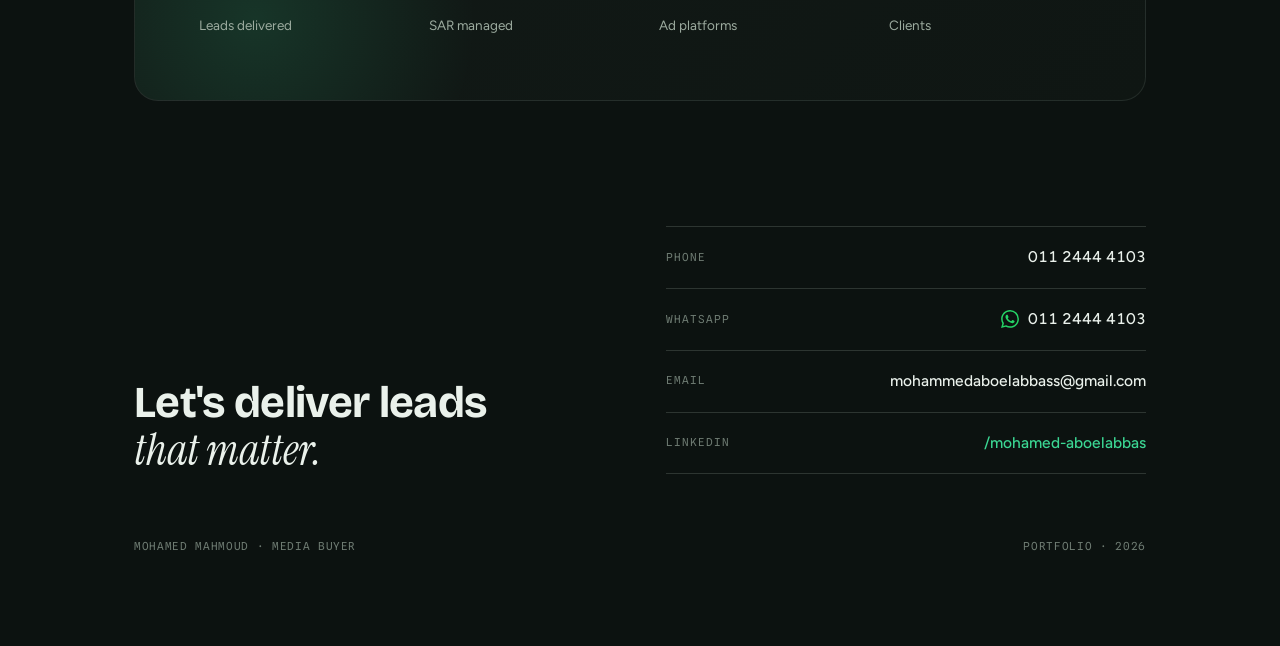
==== commit 3a21f059: "Add files via upload" ====
--- a/index.html
+++ b/index.html
@@ -6,13 +6,13 @@
 
   <!-- ══════════ SEO — edit title & description here ══════════ -->
   <title>Mohamed Mahmoud — Media Buyer · Performance Marketing, KSA</title>
-  <meta name="description" content="Media buyer specializing in lead generation for the education and training sector in KSA. 25,000+ leads and 500,000+ SAR managed across Meta, Snapchat, TikTok, Google, LinkedIn & X, with 12.1x ROAS on tracked sales (May, June & August 2026).">
+  <meta name="description" content="Media buyer specializing in lead generation for the education and training sector in KSA. 29,000+ leads and 550,000+ SAR managed across Meta, Snapchat, TikTok, Google, LinkedIn & X, with 12.1x ROAS on tracked sales (May, June & August 2026).">
   <link rel="canonical" href="https://mohammedaboelabbass-web.github.io/Mohamed-mahmoud-portfolio/">
 
   <!-- Social sharing preview (WhatsApp / LinkedIn) -->
   <meta property="og:type" content="website">
   <meta property="og:title" content="Mohamed Mahmoud — Media Buyer">
-  <meta property="og:description" content="I don't just run ads — I deliver leads that matter. 25,000+ leads · 500,000+ SAR managed · 6 platforms · 5 clients.">
+  <meta property="og:description" content="I don't just run ads — I deliver leads that matter. 29,000+ leads · 550,000+ SAR managed · 6 platforms · 5 clients.">
   <meta property="og:image" content="https://mohammedaboelabbass-web.github.io/Mohamed-mahmoud-portfolio/img/profile.png">
   <meta property="og:url" content="https://mohammedaboelabbass-web.github.io/Mohamed-mahmoud-portfolio/">
 
@@ -72,8 +72,8 @@
 
       <!-- The four headline numbers -->
       <dl class="statline">
-        <div><dd class="num" data-count>25,000+</dd><dt>Leads delivered</dt></div>
-        <div><dd class="num" data-count>500,000+</dd><dt>SAR managed</dt></div>
+        <div><dd class="num" data-count>29,000+</dd><dt>Leads delivered</dt></div>
+        <div><dd class="num" data-count>550,000+</dd><dt>SAR managed</dt></div>
         <div><dd class="num" data-count>6</dd><dt>Ad platforms</dt></div>
         <div><dd class="num" data-count>5</dd><dt>Clients</dt></div>
       </dl>
@@ -96,7 +96,7 @@
         </div>
         <p class="eyebrow">About</p>
         <h2 class="section-title">Cost-efficient leads at scale, built on <em>real budgets.</em></h2>
-        <p class="about-copy">Media Buyer with hands-on experience across Meta Ads, Snapchat Ads, TikTok Ads and Google Ads, specializing in lead generation for the education and training sector in KSA. I've managed ad budgets exceeding <strong>500,000+ SAR</strong>, generating <strong>25,000+ leads</strong> across multiple clients.</p>
+        <p class="about-copy">Media Buyer with hands-on experience across Meta Ads, Snapchat Ads, TikTok Ads and Google Ads, specializing in lead generation for the education and training sector in KSA. I've managed ad budgets exceeding <strong>550,000+ SAR</strong>, generating <strong>29,000+ leads</strong> across multiple clients.</p>
         <div class="platform-tags">
           <span>Meta Ads</span>
           <span>Snapchat Ads</span>
@@ -112,24 +112,24 @@
           <h3>Leads by platform</h3>
           <span>Apr–Aug 2026 · 5 clients</span>
         </div>
-        <!-- Bar widths = leads ÷ 15,366 (the largest value) -->
+        <!-- Bar widths = leads ÷ 18,244 (the largest value) -->
         <div class="bar-row">
-          <div class="bar-label"><b>Meta Ads</b><span class="num">15,366</span></div>
+          <div class="bar-label"><b>Meta Ads</b><span class="num">18,244</span></div>
           <div class="bar-track"><div class="bar-fill" style="width:100%"></div></div>
         </div>
         <div class="bar-row">
-          <div class="bar-label"><b>Snapchat Ads</b><span class="num">5,326</span></div>
-          <div class="bar-track"><div class="bar-fill" style="width:34.7%"></div></div>
+          <div class="bar-label"><b>Snapchat Ads</b><span class="num">6,142</span></div>
+          <div class="bar-track"><div class="bar-fill" style="width:33.7%"></div></div>
         </div>
         <div class="bar-row">
-          <div class="bar-label"><b>TikTok Ads</b><span class="num">4,836</span></div>
-          <div class="bar-track"><div class="bar-fill" style="width:31.5%"></div></div>
+          <div class="bar-label"><b>TikTok Ads</b><span class="num">5,249</span></div>
+          <div class="bar-track"><div class="bar-fill" style="width:28.8%"></div></div>
         </div>
         <div class="bar-row">
           <div class="bar-label"><b>LinkedIn Ads</b><span class="num">43</span></div>
-          <div class="bar-track"><div class="bar-fill" style="width:0.3%"></div></div>
-        </div>
-        <p class="chart-foot">Plus <strong>4,785 clicks</strong> via Google Search Ads at <strong>1.77 SAR</strong> CPC, and <strong>4,716 SAR</strong> tested on X. Platform totals sum to <strong>25,571</strong> leads.</p>
+          <div class="bar-track"><div class="bar-fill" style="width:0.2%"></div></div>
+        </div>
+        <p class="chart-foot">Plus <strong>4,785 clicks</strong> via Google Search Ads at <strong>1.77 SAR</strong> CPC, and <strong>4,716 SAR</strong> tested on X. Platform totals sum to <strong>29,678</strong> leads.</p>
         <div class="reporting">
           <h4>Reporting &amp; systems</h4>
           <p>Built and maintain a live multi-client reporting dashboard that pulls from each client's sheet — tracking spend, leads, blended CPL and monthly lead-target progress across all accounts and platforms in one place.</p>
@@ -167,7 +167,7 @@
       <div>
         <p class="case-no">01 / First client</p>
         <h3>Waqf Programs</h3>
-        <p class="case-sector">Governance · Human resources · Project management · Professional consulting<br><span class="case-period">June–August 2026</span></p>
+        <p class="case-sector">Governance · Human resources · Project management · Professional consulting<br><span class="case-period">May–August 2026</span></p>
         <a class="case-logo" href="https://lms.waqf.org.sa/" target="_blank" rel="noopener" title="Waqf Programs"><img src="img/logo-waqf.png" alt="Waqf Programs logo" loading="lazy"></a>
       </div>
       <div class="case-body">
@@ -178,28 +178,28 @@
           </div>
           <div class="ledger-row">
             <div class="ledger-platform"><span class="ledger-badge">M</span><span>Meta Ads</span></div>
-            <div class="ledger-result"><div class="num">11,544</div><small>Leads generated</small></div>
-            <div class="ledger-stats">
-              <div><div class="num">13.19 SAR</div><small>Blended CPL</small></div>
-              <div><div class="num">152,310 SAR</div><small>Spend</small></div>
+            <div class="ledger-result"><div class="num">14,422</div><small>Leads generated</small></div>
+            <div class="ledger-stats">
+              <div><div class="num">12.75 SAR</div><small>Blended CPL</small></div>
+              <div><div class="num">183,904 SAR</div><small>Spend</small></div>
             </div>
             <p class="ledger-note">Across governance, human resources, project management and consulting tracks.</p>
           </div>
           <div class="ledger-row">
             <div class="ledger-platform"><span class="ledger-badge">S</span><span>Snapchat Ads</span></div>
-            <div class="ledger-result"><div class="num">2,040</div><small>Leads</small></div>
-            <div class="ledger-stats">
-              <div><div class="num">20.82 SAR</div><small>Blended CPL</small></div>
-              <div><div class="num">42,482 SAR</div><small>Spend</small></div>
+            <div class="ledger-result"><div class="num">2,856</div><small>Leads</small></div>
+            <div class="ledger-stats">
+              <div><div class="num">19.33 SAR</div><small>Blended CPL</small></div>
+              <div><div class="num">55,218 SAR</div><small>Spend</small></div>
             </div>
             <p class="ledger-note">Lead-gen for education &amp; training programs targeting professionals in KSA.</p>
           </div>
           <div class="ledger-row">
             <div class="ledger-platform"><span class="ledger-badge">T</span><span>TikTok Ads</span></div>
-            <div class="ledger-result"><div class="num">2,556</div><small>Leads</small></div>
-            <div class="ledger-stats">
-              <div><div class="num">16.24 SAR</div><small>Blended CPL</small></div>
-              <div><div class="num">41,520 SAR</div><small>Spend</small></div>
+            <div class="ledger-result"><div class="num">2,969</div><small>Leads</small></div>
+            <div class="ledger-stats">
+              <div><div class="num">15.75 SAR</div><small>Blended CPL</small></div>
+              <div><div class="num">46,756 SAR</div><small>Spend</small></div>
             </div>
             <p class="ledger-note">Governance, HR and project management programs in KSA.</p>
           </div>
@@ -211,21 +211,21 @@
               <div><div class="num">194,978 SAR</div><small>Ad spend</small></div>
               <div><div class="num">May, Jun &amp; Aug 2026</div><small>Period</small></div>
             </div>
-            <p class="ledger-note">Generated 2,367,955 SAR in sales across Waqf's programs in May, June and August 2026 — turning every 1 SAR spent into 12+ SAR in revenue. ROAS uses those three months' ad spend of 194,978 SAR. July is left out because its sales haven't been recorded yet; the platform table above covers June–August.</p>
-          </div>
-        </div>
-
-        <!-- Featured result — a SUBSET of the Meta 11,748 above, not extra leads -->
+            <p class="ledger-note">Generated 2,367,955 SAR in sales across Waqf's programs in May, June and August 2026 — turning every 1 SAR spent into 12+ SAR in revenue. ROAS uses those three months' ad spend of 194,978 SAR. July is left out because its sales haven't been recorded yet; the platform table above covers May–August.</p>
+          </div>
+        </div>
+
+        <!-- Featured result — best Meta campaign, a SUBSET of the 14,422 Meta leads above -->
         <div class="feature feature-subset">
-          <p class="subset-label">Best-performing Meta campaign · Mar–Aug 2026</p>
+          <p class="subset-label">Best-performing Meta campaign · May–Aug 2026</p>
           <div class="feature-head">
             <div>
-              <p class="feature-tag">Best CPL · 8.89 SAR ($2.37)</p>
-              <p class="feature-title">2,694 leads came from the professional project management track — the lowest CPL of any Waqf campaign.</p>
+              <p class="feature-tag">Best CPL · 10.24 SAR ($2.73)</p>
+              <p class="feature-title">3,500 leads came from the professional project management track — the lowest CPL of any Waqf campaign.</p>
             </div>
             <div class="feature-nums">
-              <div><div class="num">2,694</div><small>Leads</small></div>
-              <div><div class="num">8.89 SAR</div><small>Best CPL</small></div>
+              <div><div class="num">3,500</div><small>Leads</small></div>
+              <div><div class="num">10.24 SAR</div><small>Best CPL</small></div>
             </div>
           </div>
           <p>Using higher-intent lead forms targeting professionals across KSA — the strongest-performing campaign within this client's Meta account.</p>
@@ -492,8 +492,8 @@
         <p class="eyebrow">Results speak</p>
         <h2>Every number here is a real campaign, a real budget, and <em>a real result.</em></h2>
         <div class="big-stats">
-          <div><div class="num" data-count>25,000+</div><small>Leads delivered</small></div>
-          <div><div class="num" data-count>500,000+</div><small>SAR managed</small></div>
+          <div><div class="num" data-count>29,000+</div><small>Leads delivered</small></div>
+          <div><div class="num" data-count>550,000+</div><small>SAR managed</small></div>
           <div><div class="num" data-count>6</div><small>Ad platforms</small></div>
           <div><div class="num" data-count>5</div><small>Clients</small></div>
         </div>
